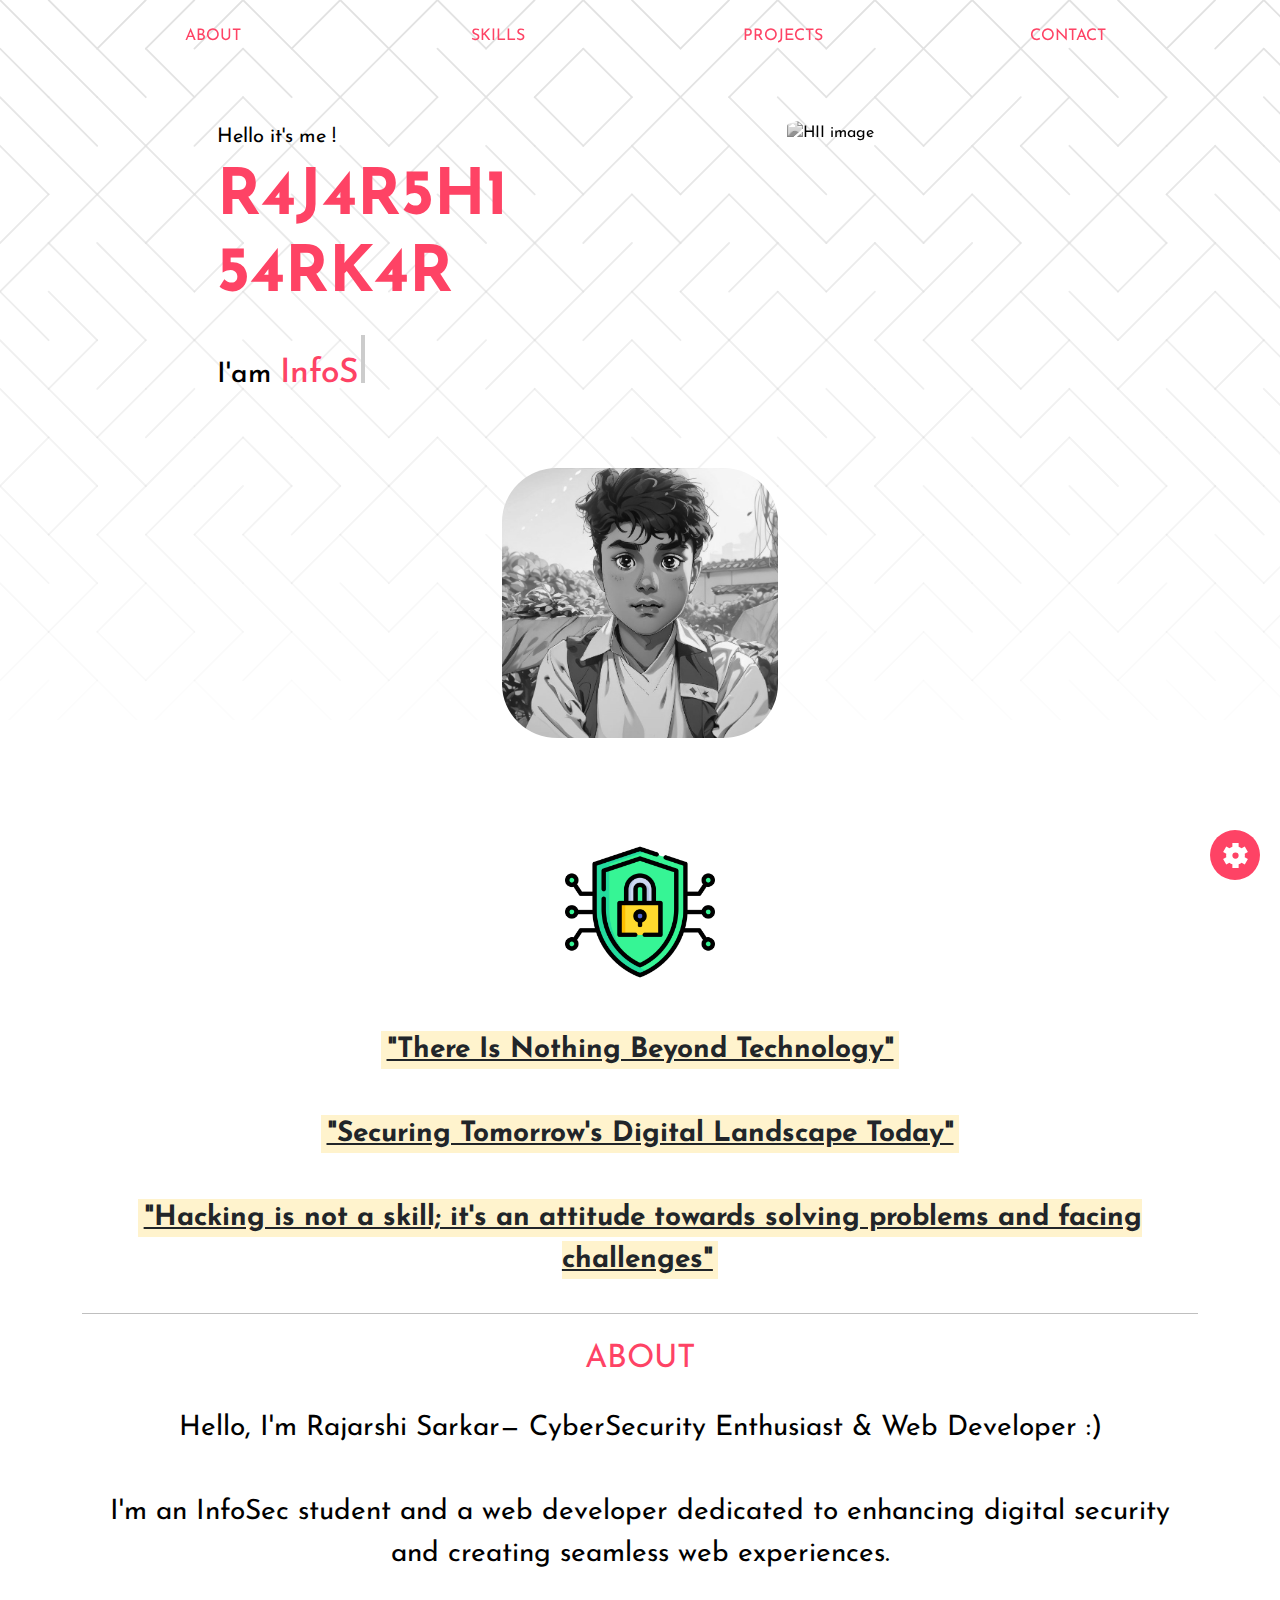
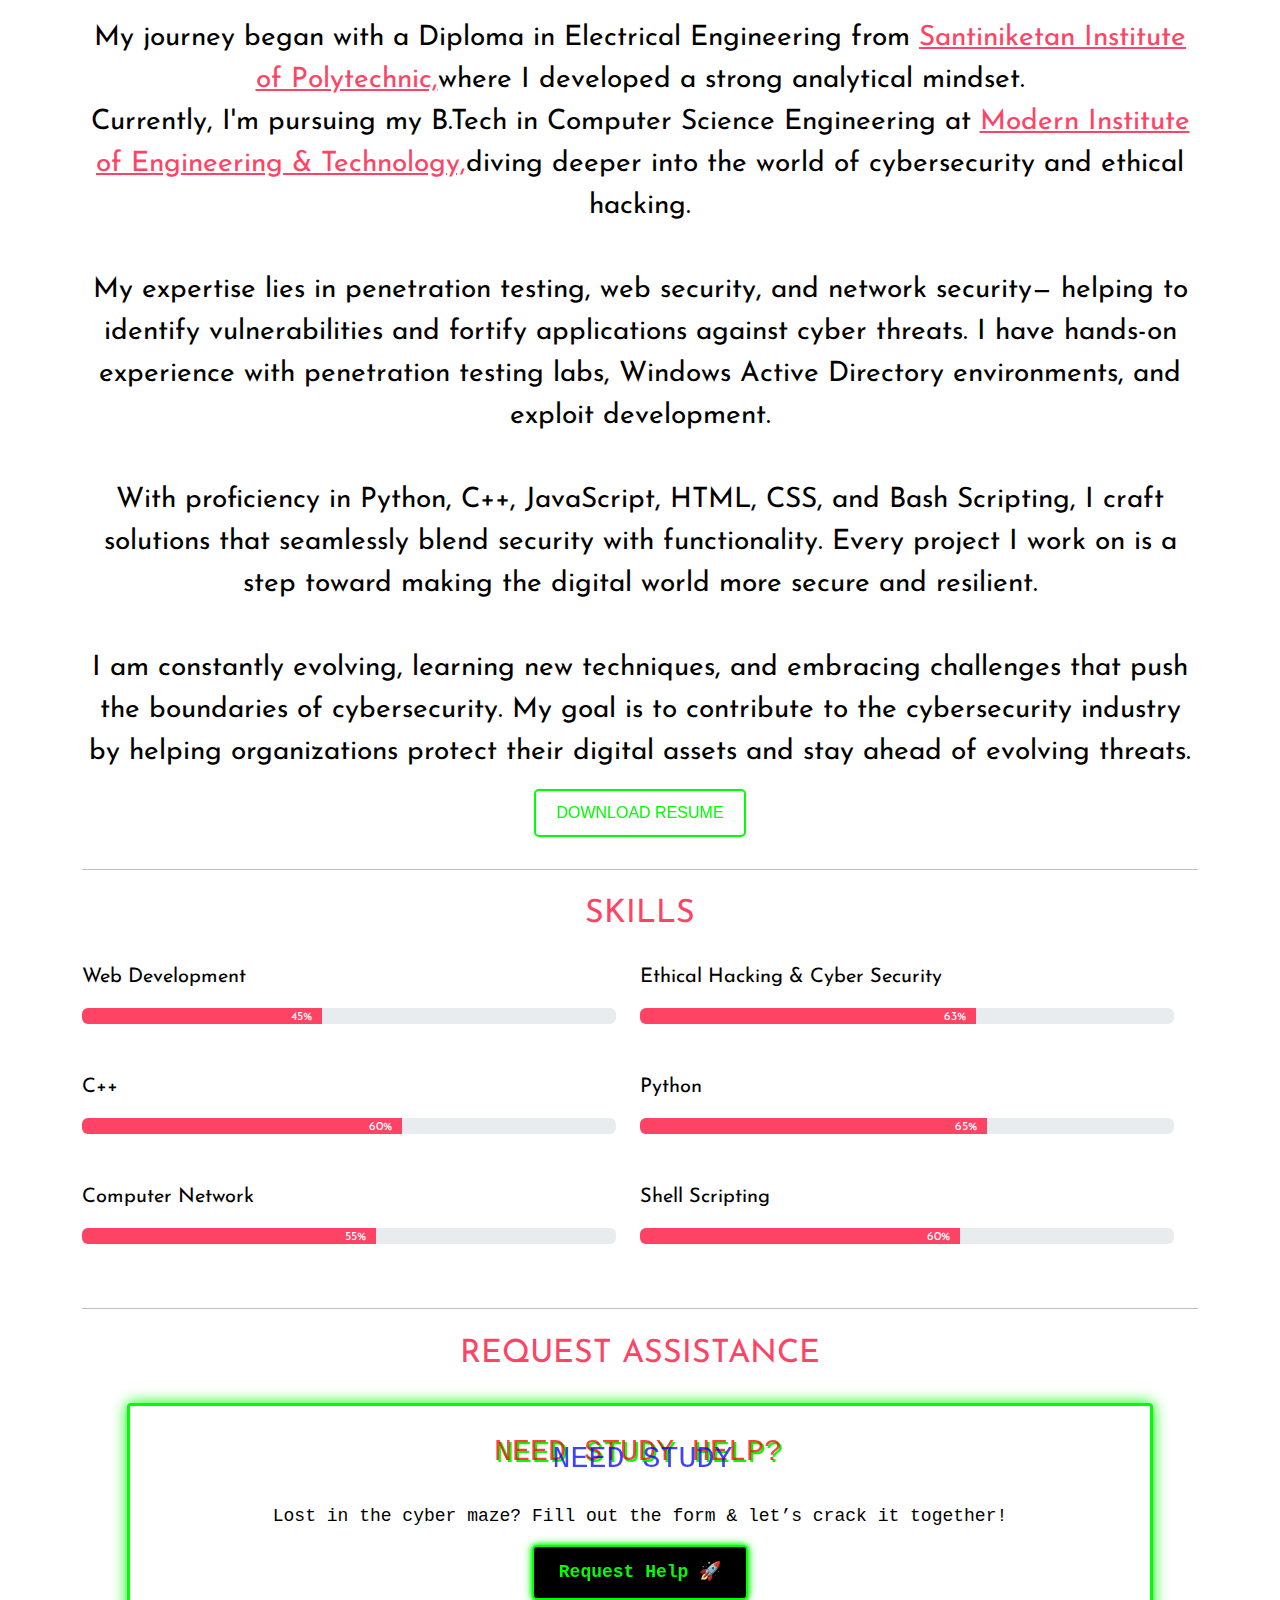
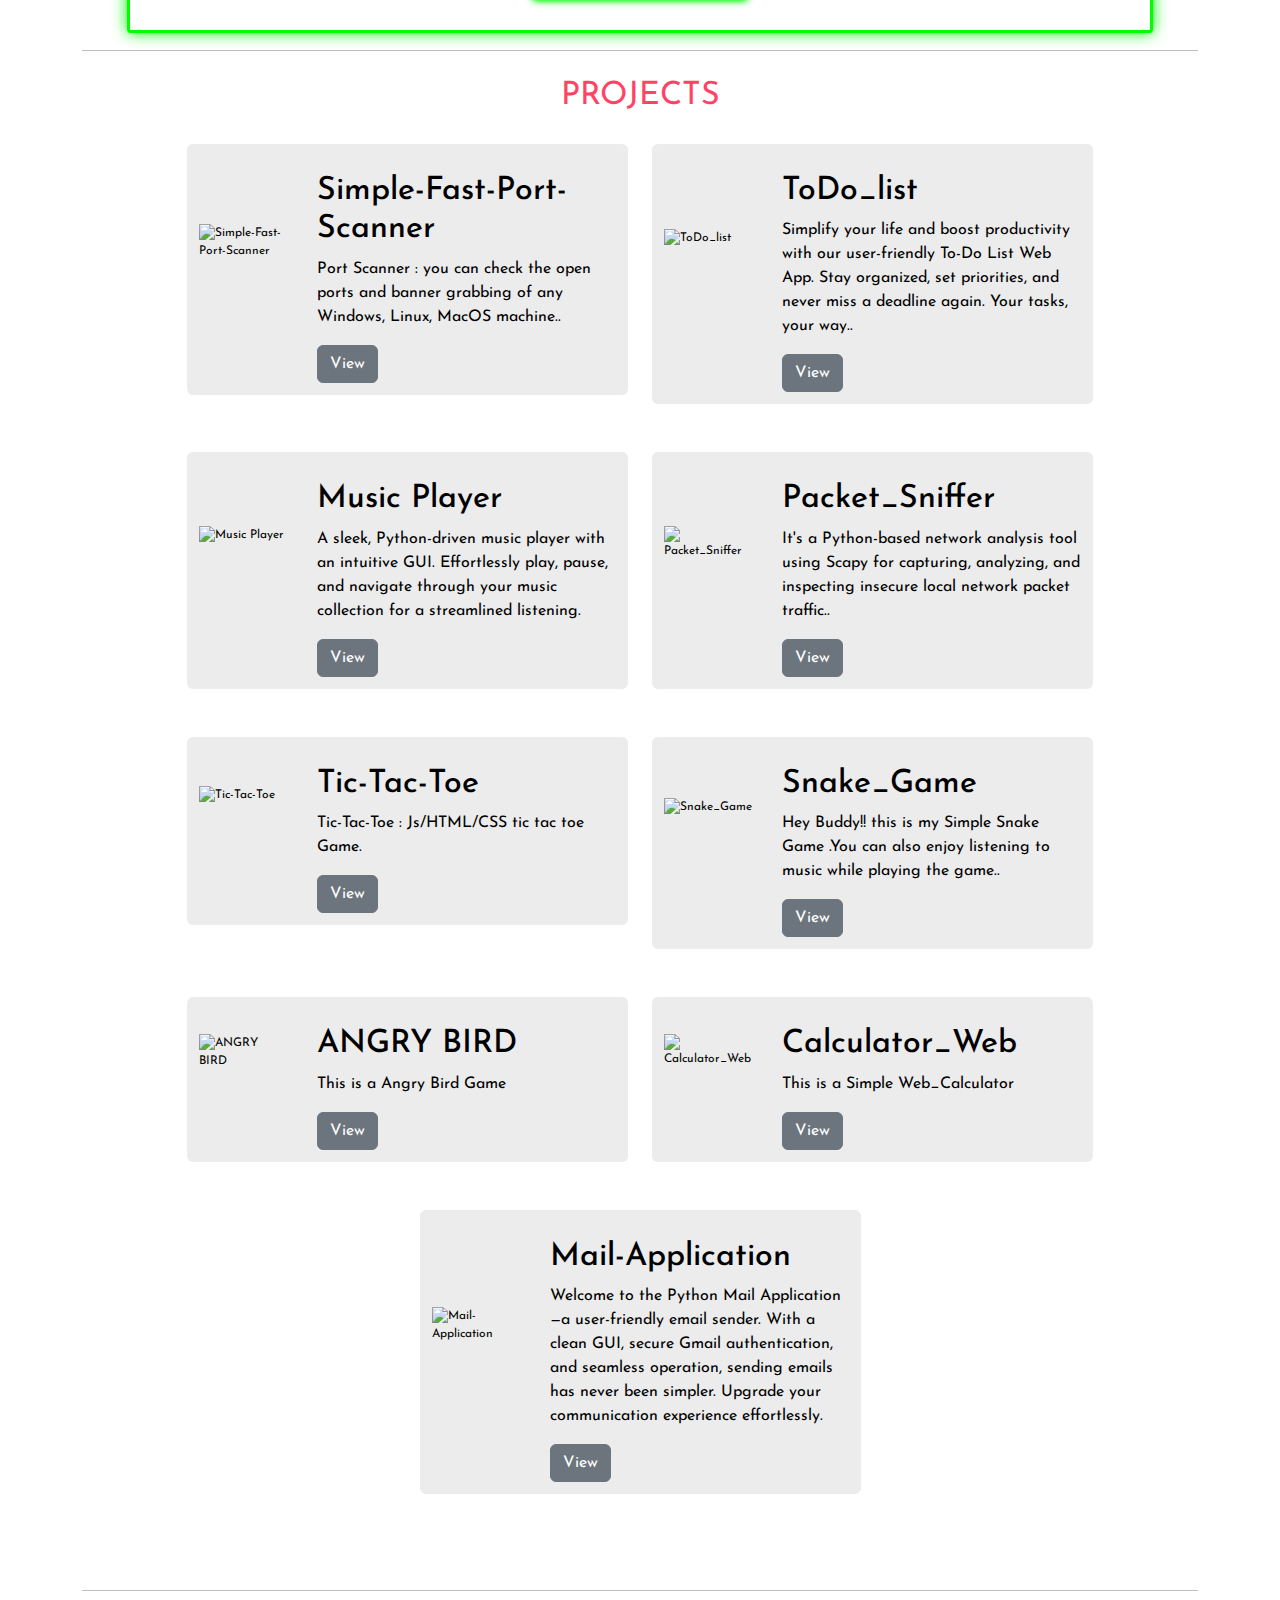
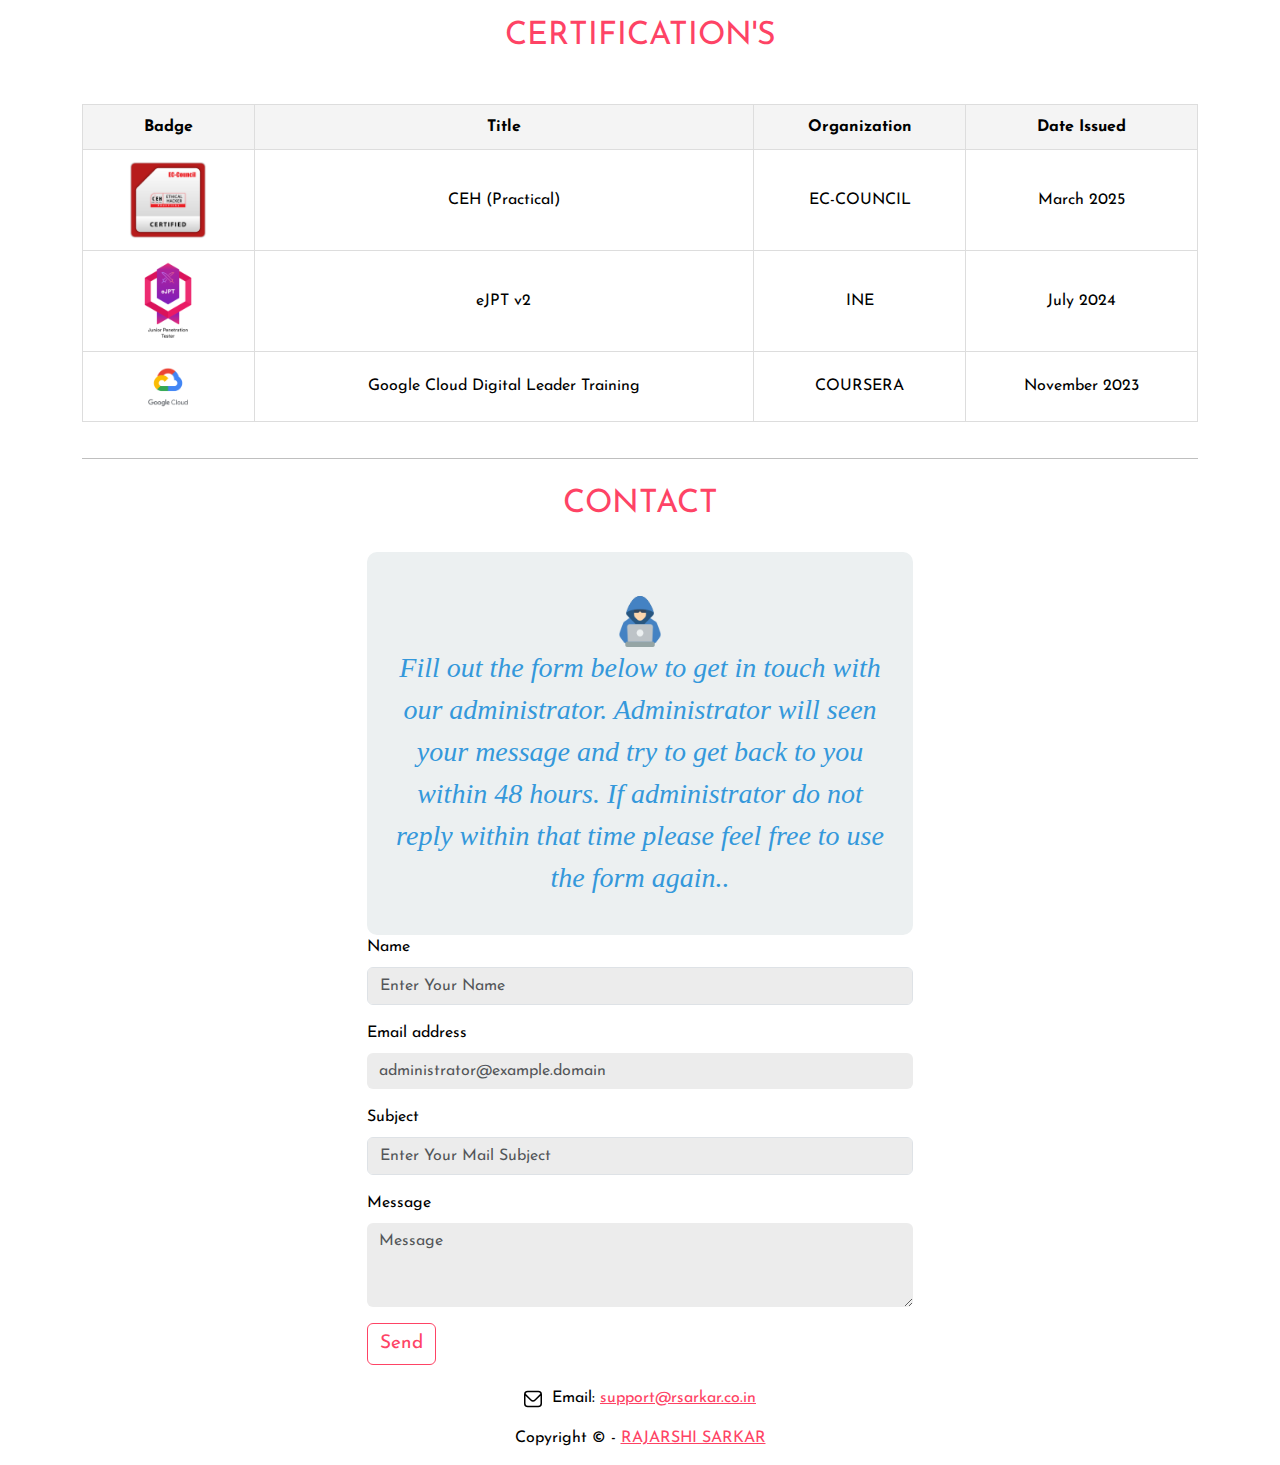
==== index.html @ 6fea2311 "Update index.html" ====
<!DOCTYPE html>
<html lang="en">
  <head>
    <meta charset="UTF-8" />
    <meta http-equiv="X-UA-Compatible" content="IE=edge" />
    <meta name="viewport" content="width=device-width, initial-scale=1.0" />
    <title>Administrator91</title>
    <meta name="administrator91" content="Administrator91" />
    <meta
      name="description"
      content="My Name is RAJARSHI SARKAR i am InfoSec Student and Web developer. 
      I like to Penetrate Machines and Web Applicationsto find vulnerabilities."
    />
    
    <!-- Bootstrap links -->
    <link
      href="https://cdn.jsdelivr.net/npm/bootstrap@5.2.1/dist/css/bootstrap.min.css"
      rel="stylesheet"
      integrity=""
      crossorigin="anonymous"
    />

    <link rel="stylesheet" href="https://fonts.googleapis.com/css2?family=Josefin+Sans&display=swap" />
    <link rel="stylesheet" href="./style/style.css" />
    <link rel="icon" type="image/png" href="https://avatars.githubusercontent.com/u/143781304?v=4"/>
     <script>
        function handleSignup(event) {
            event.preventDefault(); // Prevent the form from submitting the default way
            // Here you could add any validation for the form fields if needed
            
            // Redirect to working.html after successful signup
            window.location.href = 'working.html';
        }
    </script>
  </head>
  <body>
    <div class="top-progress-container">
      <div class="top-progress-bar" id="top-bar"></div>
    </div>
    <header>
      <!-- navbar start -->
      <div class="container mb-5">
        <div class="row justify-content-center mt-4">
          <div class="col-3 text-center">
            <span class="maincolor fs-6 hover"
              ><a href="#about" title="About" class="a-tag">ABOUT</a></span
            >
          </div>
          <div class="col-3 text-center">
            <span class="maincolor fs-6 hover"
              ><a href="#skills" title="Skills" class="a-tag">SKILLS</a></span
            >
          </div>
          <div class="col-3 text-center">
            <span class="maincolor fs-6 hover"
              ><a href="#Projects" title="Projects" class="a-tag">PROJECTS</a></span
            >
          </div>
          <div class="col-3 text-center">
            <span class="maincolor fs-6 hover"
              ><a href="#contact" title="Contact" class="a-tag">CONTACT</a></span
            >
          </div>
        </div>
      </div>
      <!-- navbar close -->

      <!-- for image/name/effect start -->
      <div class="container">
        <div class="row align-items-center justify-content-center">
          <div class="col-md-6 col-lg-6 col-sm-10">
            <span class="fs-5">Hello it's me !</span>
            <h1 class="fw-bold mt-2 maincolor big-title">
              R4J4R5H1 <br />
              54RK4R
            </h1>

            <h3 class="txt-color mt-5 mb-4">
              <div class="co-type">
                <p class="txt-color">
                  I'am
                  <span class="typed-text maincolor"></span
                  ><span class="cursor">&nbsp;</span>
                </p>
              </div>
            </h3>
          </div>

          <div class="col-lg-4 col-sm-10 col-md-4 mb-4 mt-4 img-co">
            <img
            src="res/giphy.gif"
              class="img-fluid logo"
              alt="HII image"
            />
          </div>
          <div class="col-lg-4 col-sm-10 col-md-4 mb-4 mt-4 img-co">
            <img
            src="res/image.jpeg"
              class="img-fluid logo"
              alt="ADMINISTRATOR91 OWNER IMAGE"
            />
          </div>
        </div>
      </div>
      <!-- for image/name/effect end -->
    </header>
    <main class="mt-5">
      <div class="container">
        <!-- meta discreption start -->
        <div class="row justify-content-center">
          <div class="col-11">
            <p class="fs-3 mt-4 text-center txt-color" class="txt-color">
              <img src="./res/cs.png" alt="logo" width="150" height="150"><br><br>
              <mark><b><u>"There Is Nothing Beyond Technology"</u></b></mark><br><br>
              <mark><b><u>"Securing Tomorrow's Digital Landscape Today"</u></b></mark><br><br>
              <mark><b><u>"Hacking is not a skill; it's an attitude towards solving problems and facing challenges"</u></b></mark>
            </p>
          </div>
        </div>
        <!-- meta discription end -->

        <hr />

        <!-- About section start -->
        <div class="row mt-5">
          <span class="maincolor text-center" id="about">ABOUT</span>
          <p class="fs-3 mt-4 text-center txt-color">
            Hello, I'm Rajarshi Sarkar— CyberSecurity Enthusiast & Web Developer :) 
          </br></br>
I'm an InfoSec student and a web developer dedicated to enhancing digital security and creating seamless web experiences.<br><br> My journey began with a Diploma in Electrical Engineering from
            <a
              rel="noopener"
              href="https://santiniketanpolytechnic.org/"
              target="_blank"
              class="maincolor"
              >Santiniketan Institute of Polytechnic,</a
            >where I developed a strong analytical mindset.<br>
            Currently, I'm pursuing my B.Tech in Computer Science Engineering at
            <a
              rel="noopener"
              href="https://mietcollege.org/"
              target="_blank"
              class="maincolor"
              >Modern Institute of Engineering & Technology,</a
            >diving deeper into the world of cybersecurity and ethical hacking.<br><br>
            My expertise lies in penetration testing, web security, and network security— helping to identify vulnerabilities and fortify applications against cyber threats. I have hands-on experience with penetration testing labs, Windows Active Directory environments, and exploit development.<br><br> 

With proficiency in Python, C++, JavaScript, HTML, CSS, and Bash Scripting, I craft solutions that seamlessly blend security with functionality. Every project I work on is a step toward making the digital world more secure and resilient.<br><br> 

I am constantly evolving, learning new techniques, and embracing challenges that push the boundaries of cybersecurity. My goal is to contribute to the cybersecurity industry by helping organizations protect their digital assets and stay ahead of evolving threats.
            <div class="cv">
        <button id="downloadButton" class="glitch-btn" onclick="downloadResume()">Download Resume<span>Now</span></button>
    </div>
      
          <script src="script/sc.js" defer></script>
          </p>
        </div>
        <!-- about section end -->
        <hr />

        <!-- Skills -->
        <div class="row mt-5">
          <span class="maincolor text-center mb-4" id="skills">SKILLS</span>
          <div class="row justify-content-center" id="progress-data"></div>
        </div>
        <!-- skills close -->
        <hr />




        <!--  LMS PORTAL HERE  -->
<div class="row mt-5">
  <span class="maincolor text-center mb-4" id="REQUEST ASSISTANCE">REQUEST ASSISTANCE</span>
        <div class="hacker-help">
          <h2 class="glitch" data-text="Need Study Help?">Need Study Help?</h2>
          <p>Lost in the cyber maze? Fill out the form & let’s crack it together!</p>
          <a href="https://docs.google.com/forms/d/e/1FAIpQLSeEqA8gbpJQBsXqQAJ4bxL6eMe_SpXS1-7S0NneufdLMzujtw/viewform?usp=dialog" class="hacker-btn" target="_blank">Request Help 🚀</a>
      </div>
</div>
<hr />
<!-- LMS close -->


        <!-- Projects start-->
        <div class="row mt-5 mb-5 justify-content-center">
          <span class="maincolor text-center mb-4" id="Projects">PROJECTS</span>
          <div class="row justify-content-center" id="project-container"></div>
        </div>
        <!-- Projects end-->
        <hr />


        <!-- CERTIFY -->
      <div class="row mt-5">
          <span class="maincolor text-center mb-4" id="certifications">CERTIFICATION'S</span>
        <div class="badge-table">
          <table>
            <thead>
              <tr>
                <th>Badge</th>
                <th>Title</th>
                <th>Organization</th>
                <th>Date Issued</th>
              </tr>
            </thead>
            <tbody>
              <tr>
                <td>
                  <a href="https://aspen.eccouncil.org/verify" target="_blank">
                    <img src="res/ceh.png" alt="eJPT v2 Badge" class="badge-image">
                  </a>
                </td>
                <td>CEH (Practical)</td>
                <td>EC-COUNCIL</td>
                <td>March 2025</td>
              </tr>
              <tr>
                <td>
                  <a href="https://my.ine.com/certifications" target="_blank">
                    <img src="res/cert1.png" alt="eJPT v2 Badge" class="badge-image">
                  </a>
                </td>
                <td>eJPT v2</td>
                <td>INE</td>
                <td>July 2024</td>
              </tr>
              <tr>
                <td>
                  <a href="https://coursera.org/verify/professional-cert/3LMDF3FZB4RT?trk=public_profile_see-credential" target="_blank">
                    <img src="res/gcloud.png" alt="Google Cloud Digital Leader Training Badge" class="badge-image">
                  </a>
                </td>
                <td>Google Cloud Digital Leader Training</td>
                <td>COURSERA</td>
                <td>November 2023</td>
              </tr>
              <!-- Add more rows as needed -->
            </tbody>
          </table>
        </div>
      </div>

    <hr />
      <!--  CERTIFY END  -->


        <!-- contact start -->
        <div class="row mt-5 justify-content-center">
          <span class="maincolor text-center mb-4" id="contact">CONTACT</span>
          <div class="col-md-10 col-lg-6">
            <div style="background-color:#ecf0f1;color:white;padding:20px;border-radius: 10px;">
               <p style="color:#3498db;font-family:Georgia, 'Times New Roman', Times, serif" class="fs-3 mt-4 text-center " class="txt-color">
               <i><img src="./res/hacker.png"alt="Paris" class="center"> Fill out the form below to get in touch with our administrator. Administrator will seen your message and try to get back to you within 48 hours.
                If administrator do not reply within that time please feel free to use the form again..</i>
               </p>
            </div>
            <!-- form -->
            <form action="https://api.web3forms.com/submit" method="POST" id="formid">
  
  <!-- WFA -->
  <input type="hidden" name="access_key" value="6cc10784-1828-44d3-9269-9ff0486e6614" />

  <!-- Custom Subject for Email -->
  <input type="hidden" name="subject" value="Hey Administrator, a new contact form has been submitted on your website. Please check it!" />

  <div class="mb-3">
    <label for="Name" class="form-label">Name</label>
    <input
      type="text"
      class="form-control input-bg"
      id="name"
      name="name"
      placeholder="Enter Your Name"
      required
    />
  </div>

  <div class="mb-3">
    <label for="Email" class="form-label">Email address</label>
    <input
      type="email"
      class="form-control input-bg"
      id="Email"
      name="email"
      placeholder="administrator@example.domain"
      required
    />
  </div>

  <div class="mb-3">
    <label for="UserSubject" class="form-label">Subject</label>
    <input
      type="text"
      class="form-control input-bg"
      id="usersubject"
      name="User_Subject"
      placeholder="Enter Your Mail Subject"
      required
    />
  </div>

  <div class="mb-3">
    <label for="Message" class="form-label">Message</label>
    <textarea
      class="form-control input-bg"
      id="Message"
      name="message"
      rows="3"
      placeholder="Message"
      required
    ></textarea>
  </div>

  <button id="submit" type="submit" class="btn">Send</button>

  <!-- Success Message -->
  <p id="successMessage" style="display: none; color: green; font-weight: bold; margin-top: 10px;">
    ✅ Your message has been sent successfully!
  </p>

</form>

<script>
  document.getElementById("formid").addEventListener("submit", async function(event) {
    event.preventDefault(); // Stop default form submission

    let form = event.target;
    let formData = new FormData(form);

    let response = await fetch(form.action, {
      method: "POST",
      body: formData
    });

    if (response.ok) {
      document.getElementById("successMessage").style.display = "block"; // Show success message
      form.reset(); // Reset form fields
    } else {
      alert("❌ Failed to send message. Please try again!");
    }
  });
</script>

          <div class="row mt-5 justify-content-center"> <!--  <div class="col-md-10 col-lg-6 justify-content-center mt-5">  -->
            <!--###################### social links ######################-->
            <div class="row">
              <p class="text-center">
                <img title="email icon" src="./res/email.svg"/>
                &nbsp;Email:
                <a
                  href=""
                  title="email"
                  class="maincolor">
                  support@rsarkar.co.in
                </a>
              </p>
            </div>
            <!--
            <div class="row" id="social-links">
              <ul>
               <li>
                  <a rel="administrator91" href="" target="_blank" title="GitHub">
                    <img title="GitHub" src="./res/github.svg" class="svg-icon">
                    </a>
                </li>
                <li>
                  <a rel="administrator91" href="https://api.whatsapp.com/send?phone=##########" target="_blank" title="Whatsapp">
                    <img title="Whatsapp" src="./res/whatsapp.svg" class="svg-icon">
                    </a>
                </li>
              </ul>
            </div> -->
            <p class="text-center">
              Copyright © -
              <a
                rel="administrator91"
                href=""
                target="_blank"
                class="maincolor"
                title="Home-Page"
                >RAJARSHI SARKAR</a
              >
            </p>
          </div>
        </div>
      </div>
    </main>

    <footer>
      <!-- bottom card -->
      <div class="crd" id="toggle-card">
        <p class="text-center maincolor">Select Color</p>
        <div class="row justify-content-center mt-3 mb-4">
          <div
            class="col-5 text-center me-4"
            id="color-1"
            onclick="setcolor('#0096FF',0)"
          >
          <img title="check icon" class="tic" src="./res/check-circle.svg"/>

          </div>
          <div
            class="col-5 text-center"
            id="color-2"
            onclick="setcolor('#fe4365',1)"
          >
            <img title="check icon" class="tic" src="./res/check-circle.svg"/>
          </div>
        </div>
        <div class="row justify-content-center mt-4 mb-4">
          <div
            class="col-5 text-center me-4"
            id="color-3"
            onclick="setcolor('#e39801',2)"
          >
            <img title="check icon" class="tic" src="./res/check-circle.svg"/>
          </div>
          <div
            class="col-5 text-center"
            id="color-4"
            onclick="setcolor('#37af49',3)"
          >
            <img title="check icon" class="tic" src="./res/check-circle.svg"/>
          </div>
        </div>
      </div>

      <!-- button for card show hide -->
      <div class="bbt" onclick="toggle_card()">
        <img title="settings icon" src="./res/settings.svg"/>
      </div>
    </footer>

    <script src="./script/logic.js"></script>
    <script src="./script/skills/progress.js"></script>
    <script src="./script/typeing.js"></script>
    <!--############### one code delete here ###############-->
    <script src="./script/project/project.js"></script>
    <!-- For seo dont think about -->
    <script type="application/ld+json">
      {
        "@context": "",
        "@type": "Person",
        "name": "RAJARSHI SARKAR",
        "url": "https://github.com/administrator91",
        "image": "https://avatars.githubusercontent.com/u/143781304?v=4",
        "jobTitle": "Founder",
        "worksFor": {
          "@type": "Organization",
          "name": "Administrator91"
        }
      }
    </script>
  </body>
</html>
---- style/style.css ----
:root {
  /*
  dark mode colours
   --bg: #121212; 
  --bg-sec:#222222;
  --txt-color: #efeaea; */
  
  --bg: #fff;
  --bg-sec:#ececec;
  --txt-color: rgb(0, 0, 0);

  --white: #efeaea;
  --maincolor: #fe4365;

}

::-moz-selection {
  /* Code for Firefox */
  color: var(--maincolor);
  background-color: var(--white);
}

::selection {
  color: var(--maincolor);
  background-color: var(--white);
}

body {
  background-color: var(--bg);
  font-family: "Josefin Sans", Arial;
  color: var(--txt-color);
  overflow: scroll;
  background-image: url('../res/bg.svg');
  background-repeat: no-repeat;
}

#submit{
  border: 1px solid var(--maincolor);
  color: var(--maincolor);
  font-size: 19px;
}
#submit:hover{
  background-color: var(--maincolor);
  color: white;
}
.txt-color{
  color: var(--txt-color);
}

.maincolor {
  /* Theme color */
  color: var(--maincolor);
  transition: 1.5s;
}

.input-bg{
  background-color: var(--bg-sec);
  color: var(--txt-color);
}
input:focus,textarea:focus{
  background-color: var(--bg-sec) !important;
  color: var(--txt-color) !important;
}
header {
  margin: 0;
  min-height: 100%;
}

.white {
  /* Font color */
  color: white;
}

.p1 {
  /* process Bar */
  background-color: var(--maincolor);
  color: white;
  text-align: right;
  padding-right: 10px;
  transition: 1.5s;
}

/* for menu select */
.hover {
  display: inline-block;
  position: relative;
  color: var(--maincolor);
  transition: 1.5s;
  cursor: pointer;
}
.hover:after {
  text-decoration: underline;
  content: "";
  position: absolute;
  width: 100%;
  transform: scaleX(0);
  height: 2px;
  bottom: 0;
  left: 0;
  background-color: var(--maincolor);
  transform-origin: bottom right;
  transition: transform 0.25s ease-out;
}

.hover:hover:after {
  transform: scaleX(1);
  transform-origin: bottom left;
}

span a {
  text-decoration: none;
  all: unset;
}
span a:hover {
  all: unset;
}
span {
  /* font-size: 32px; */
  font-size: 2em;
}
/* Menu close */

.logo {
  width: 100%;
  height: 90%;
  border-radius: 20%;
  object-fit: cover;
  object-position: 25% 25%;

	-webkit-filter: grayscale(100%);
	filter: grayscale(100%);
	-webkit-transition: .3s ease-in-out;
	transition: .3s ease-in-out;
}
.logo:hover{
	-webkit-filter: grayscale(0);
	filter: grayscale(0);
}

/* style for social midia icons */
.svg-icon{
margin: 4px;
}
.svg-icon:hover {
  opacity: 0.5;
}
a:hover{
  opacity: 0.5;
  color: var(--maincolor);
}
ul {
  list-style-type: none;
}
ul li {
  float: left;
}
ul li a {
  all: unset;
}
ul li a i {
  font-size: 1.3rem;
  margin-right: 15px;
  cursor: pointer;
}
ul li a i:hover {
  color: var(--maincolor);
  opacity: 0.5;
}

/* style for color picker card */
.crd {
  position: fixed;
  right: 40px;
  bottom: 40px;
  background-color: var(--bg-sec);
  padding: 8px;
  width: 170px;
  /* height: fit-content; */
  color: white;
  /* box-shadow: rgba(0, 0, 0, 0.35) 0px 5px 15px; */
  border: 1px solid var(--maincolor);
  border-radius: 5px;
}

/* style for gear button */
.bbt {
  position: fixed;
  right: 20px;
  bottom: 20px;
  border-radius: 50%;
  background-color: var(--maincolor);
  transition: 1.5s;
  /* border: 1px solid var(--maincolor); */
  width: 50px;
  height: 50px;
  color: white;
  cursor: pointer;
  display: grid;
  place-items: center;
  -webkit-animation: spin 2s linear infinite; /* roted btn */
  animation: spin 2s linear infinite; /* animate btn */
  /* box-shadow: rgba(0, 0, 0, 0.24) 0px 5px 15px; */
}

#color-1 {
  display: flex;
  justify-content: center;
  align-items: center;
  border-radius: 50%;
  background-color: #0096FF ;
  height: 30px;
  width: 30px;
  border: 1px solid #151414;
  cursor: pointer;
}
#color-2 {
  display: flex;
  justify-content: center;
  align-items: center;
  border-radius: 50%;
  background-color: #fe4365;
  height: 30px;
  width: 30px;
  border: 1px solid #151414;
  cursor: pointer;
}
#color-3 {
  display: flex;
  justify-content: center;
  align-items: center;
  border-radius: 50%;
  background-color: #e39801;
  height: 30px;
  width: 30px;
  border: 1px solid #151414;
  cursor: pointer;
}
#color-4 {
  display: flex;
  justify-content: center;
  align-items: center;
  border-radius: 50%;
  background-color: #37af49;
  height: 30px;
  width: 30px;
  border: 1px solid #151414;
  cursor: pointer;
}

/* Animating the gear button rored */
@-webkit-keyframes spin {
  0% {
    -webkit-transform: rotate(0deg);
  }
  100% {
    -webkit-transform: rotate(360deg);
  }
}

@keyframes spin {
  0% {
    transform: rotate(0deg);
  }
  100% {
    transform: rotate(360deg);
  }
}
/* animation close */
/* card project */
.project {
  padding: 8px;
  height: auto;
  width: 100%;
  background-color: var(--bg-sec);
}
.project:hover {
  transition: 1.5s;
  border: 1px solid var(--maincolor);
}
/*Typing ......... */

.cursor {
  display: inline-block;
  background-color: #ccc;
  margin-left: 0.1rem;
  width: 4px;
  height: 3rem;
  animation: blink 0.8s infinite;
}
.co-type p span .cursor .typing {
  animation: none;
}
@keyframes blink {
  0% {
    background-color: #ccc;
  }
  49% {
    background-color: #ccc;
  }
  50% {
    background-color: transparent;
  }
  99% {
    background-color: transparent;
  }
  100% {
    background-color: #ccc;
  }
}

.top-progress-container {
  width: 100%;
  height: 4px;
  position: fixed;
  top: 0;
}

.top-progress-bar {
  height: 4px;
  background: var(--maincolor);
  width: 0%;
}

@media only screen and (max-width: 400px) {
  .a-tag{
    font-size: 0.8rem;
    margin-right: 5px;
    cursor: pointer;
  }
}

/* custom css */
.big-title{
  font-size: 4rem;
}
.typed-text{
  font-size: 1.2em;
}
.img-co{
  height: 300px; width: 300px;
}

#Email{
  border: 0; 
  box-shadow: none
}
#Message{
  border: 0; 
  box-shadow: none;
}
#checker{
  font-size: 1rem;
}

#toggle-card{
  transition: height .10s ease;
  overflow: hidden;
}
#toggle-card:not(.active) {
  display: none;
}
.center {
  display: block;
  margin-left: auto;
  margin-right: auto;
  width: 10%;
}



/*  CV HERE 👇👇 */

    <style>
        @import url('https://fonts.googleapis.com/css2?family=Orbitron:wght@600&display=swap');

        body {
            display: flex;
            justify-content: center;
            align-items: center;
            height: 100vh;
            background: black;
        }

        .cv {
            text-align: center;
        }

        .glitch-btn {
            position: relative;
            padding: 10px 20px; /* Mobile-friendly size */
            font-size: 16px;
            font-family: 'Orbitron', sans-serif;
            color: #00ff00;
            background: transparent;
            border: 2px solid #00ff00;
            text-transform: uppercase;
            cursor: pointer;
            overflow: hidden;
            transition: 0.4s;
            border-radius: 5px;
        }

        .glitch-btn:hover {
            background: #00ff00;
            color: black;
            box-shadow: 0 0 5px #00ff00, 0 0 10px #00ff00;
        }

        /* Glitch Effect */
        .glitch-btn span {
            position: absolute;
            top: 0;
            left: 0;
            width: 100%;
            height: 100%;
            background: transparent;
            color: #ff0000;
            opacity: 0;
            animation: glitch 0.3s infinite alternate;
        }

        .glitch-btn:hover span {
            opacity: 1;
        }

        @keyframes glitch {
            0% {
                transform: translate(1px, -1px);
            }
            100% {
                transform: translate(-1px, 1px);
            }
        }

        /* Responsive for Mobile */
        @media (max-width: 768px) {
            .glitch-btn {
                padding: 8px 15px;
                font-size: 14px;
            }
        }
/* CV END */








/* LMS START HERE  👇👇 */

/* Container for the login portal */
@import url('https://fonts.googleapis.com/css2?family=VT323&display=swap');

.hacker-help {
  background: white;
  color: black;
  text-align: center;
  padding: 30px;
  margin: 1px auto;  /* ✅ Auto margin se proper center */
  border: 3px solid #0f0;
  box-shadow: 0 0 15px #0f0;
  border-radius: 4px;
  font-family: 'VT323', monospace;
  width: 85%;  /* ✅ Default width for most screens */
  max-width: 900px;  /* ✅ Laptop ke liye width adjust */
}

/* 📱 Mobile Optimization */
@media (max-width: 768px) {
  .hacker-help {
      width: 90%;  /* ✅ Mobile screens pe full width le */
      padding: 20px;
      font-size: 16px;
      box-shadow: 0 0 10px #0f0;
  }
}

/* 🖥️ Large Screens (Laptop / Desktop) */
@media (min-width: 1200px) {
  .hacker-help {
      width: 90%;  /* ✅ Laptop screens par aur chhoti width */
      max-width: 1230px;  /* ✅ Ensuring no extra-wide issue */
  }
}

.hacker-help h2 {
    font-size: 30px;
    position: relative;
    display: inline-block;
    text-transform: uppercase;
    overflow: hidden;
}

.glitch {
    position: relative;
    display: inline-block;
    color: #0f0;
}

.glitch::before,
.glitch::after {
    content: attr(data-text);
    position: absolute;
    left: 0;
    opacity: 0.75;
}

.glitch::before {
    top: -2px;
    left: -2px;
    color: #f00;
    animation: glitch 0.3s infinite linear alternate-reverse;
}

.glitch::after {
    top: 5px;
    left: 5px;
    color: #00f;
    animation: glitch 0.3s infinite linear alternate;
}

@keyframes glitch {
    0% { transform: translate(0); }
    20% { transform: translate(-2px, 2px); }
    40% { transform: translate(-2px, -2px); }
    60% { transform: translate(2px, 2px); }
    80% { transform: translate(2px, -2px); }
    100% { transform: translate(0); }
}

.hacker-help p {
    font-size: 18px;
    margin: 15px 0;
    color: black;
}

.hacker-btn {
    background: black;
    color: #0f0;
    font-size: 18px;
    padding: 12px 25px;
    text-decoration: none;
    font-weight: bold;
    display: inline-block;
    border-radius: 5px;
    border: 2px solid #0f0;
    position: relative;
    transition: 0.3s;
    box-shadow: 0 0 5px #0f0, 0 0 10px #0f0;
}

.hacker-btn:hover {
    background: #0f0;
    color: black;
    border: 2px solid black;
    box-shadow: 0 0 15px #0f0, 0 0 30px #0f0;
}

/* 👆👆 LMS END */







/* CERT HERE 👇👇 */
.badge-table {
  width: 100%;
  margin: 20px 0;
  text-align: center;
}

table {
  width: 100%;
  border-collapse: collapse;
  margin: auto;
}

th, td {
  padding: 10px; /* Reduced padding for smaller screens */
  border: 1px solid #ddd;
  text-align: center;
}

th {
  background-color: #f4f4f4;
  font-weight: bold;
}

.badge-image {
  width: 80px; /* Slightly smaller badge size */
  height: auto;
  transition: transform 0.3s ease;
}

.badge-image:hover {
  transform: scale(1.1); /* Zoom effect on hover */
}

tbody tr:hover {
  background-color: #f9f9f9; /* Highlight row on hover */
}

/* Responsive adjustments */
@media only screen and (max-width: 768px) {
  table {
    width: 100%; /* Ensure table width remains 100% */
  }

  th, td {
    font-size: 12px; /* Reduce font size on smaller screens */
    padding: 8px; /* Reduce padding for smaller screens */
  }

  .badge-image {
    width: 60px; /* Smaller badge size for small screens */
  }
}

@media only screen and (max-width: 480px) {
  th, td {
    font-size: 10px; /* Further reduce font size for very small screens */
    padding: 6px; /* Further reduce padding */
  }

  .badge-image {
    width: 50px; /* Smallest badge size for very small screens */
  }
}
/* CERT END ABOVE */





/* H1 NAME styles */
@keyframes glitch {
  0% { transform: translate(0, 0); }
  20% { transform: translate(-2px, 2px); }
  40% { transform: translate(2px, -2px); }
  60% { transform: translate(-2px, -2px); }
  80% { transform: translate(2px, 2px); }
  100% { transform: translate(0, 0); }
}

@keyframes colorFlicker {
  0%, 100% { text-shadow: 0 0 5px #0ff, 0 0 10px #0ff, 0 0 20px #0ff; }
  50% { text-shadow: 0 0 5px #ff00ff, 0 0 10px #ff00ff, 0 0 20px #ff00ff; }
}

/* Apply animation to existing class */
.maincolor.big-title {
  animation: glitch 1s infinite alternate, colorFlicker 1.5s infinite alternate;
}

/* Hover Effect */
.maincolor.big-title:hover {
  animation: glitch 0.2s infinite alternate, colorFlicker 0.3s infinite alternate;
  filter: blur(1px);
}
/* H1 NAME styles END */




/* CONTACT SEND button styles */
@keyframes glitch {
  0% { text-shadow: 2px 2px #ff0000; }
  25% { text-shadow: -2px -2px #00ff00; }
  50% { text-shadow: 2px -2px #0000ff; }
  75% { text-shadow: -2px 2px #ff00ff; }
  100% { text-shadow: 2px 2px #ff0000; }
}

@keyframes hoverEffect {
  0% { box-shadow: 0 0 5px #00ff00; }
  50% { box-shadow: 0 0 15px #00ff00, 0 0 30px #0ff; }
  100% { box-shadow: 0 0 5px #00ff00; }
}

/* Apply glitch effect when idle */
#submit {
  animation: glitch 1s infinite alternate;
  transition: 0.3s;
}

/* On hover, add hacker glow effect */
#submit:hover {
  animation: hoverEffect 0.8s infinite alternate;
  transform: scale(1.05);
}
/* CONTACT SEND button styles END */




/* SECTION HEADER ABOVE SPACE */
.mt-5 {
  margin-top : 1.3rem!important ;
}
/* SECTION HEADER ABOVE SPACE */
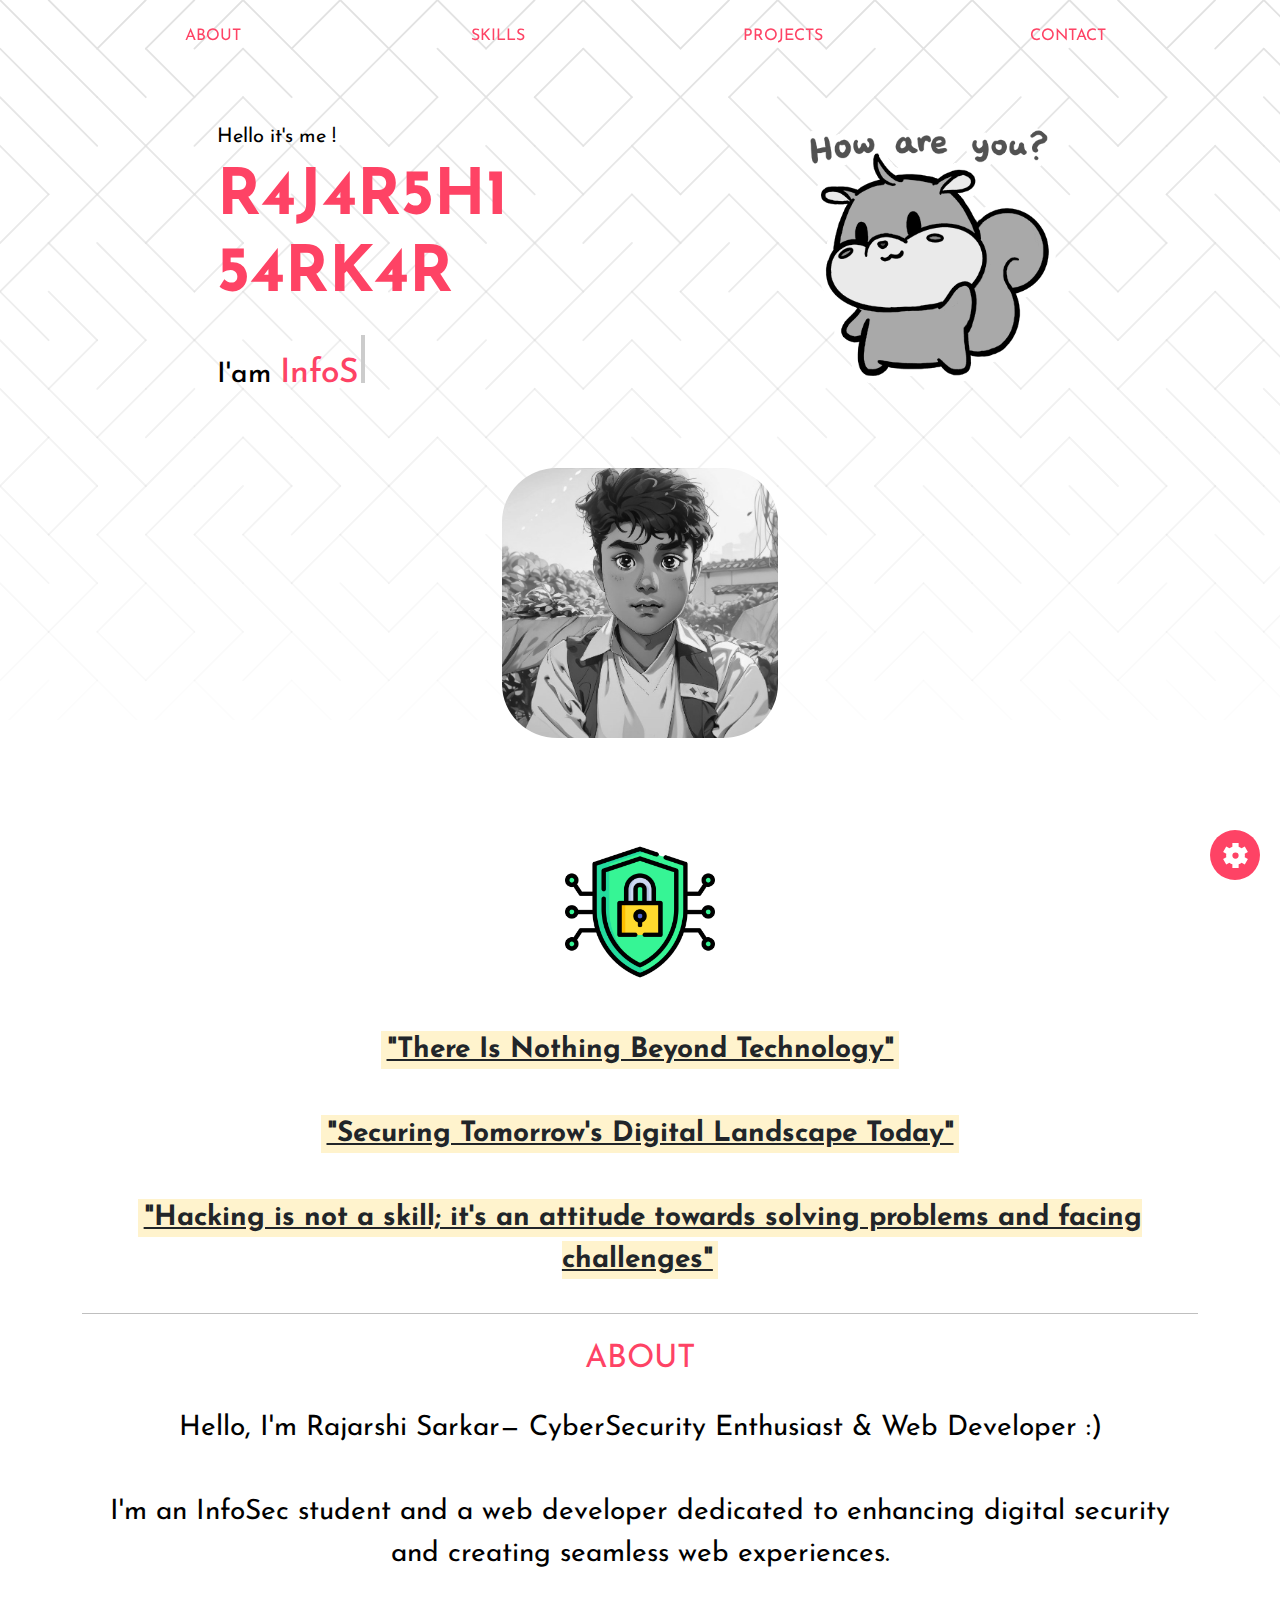
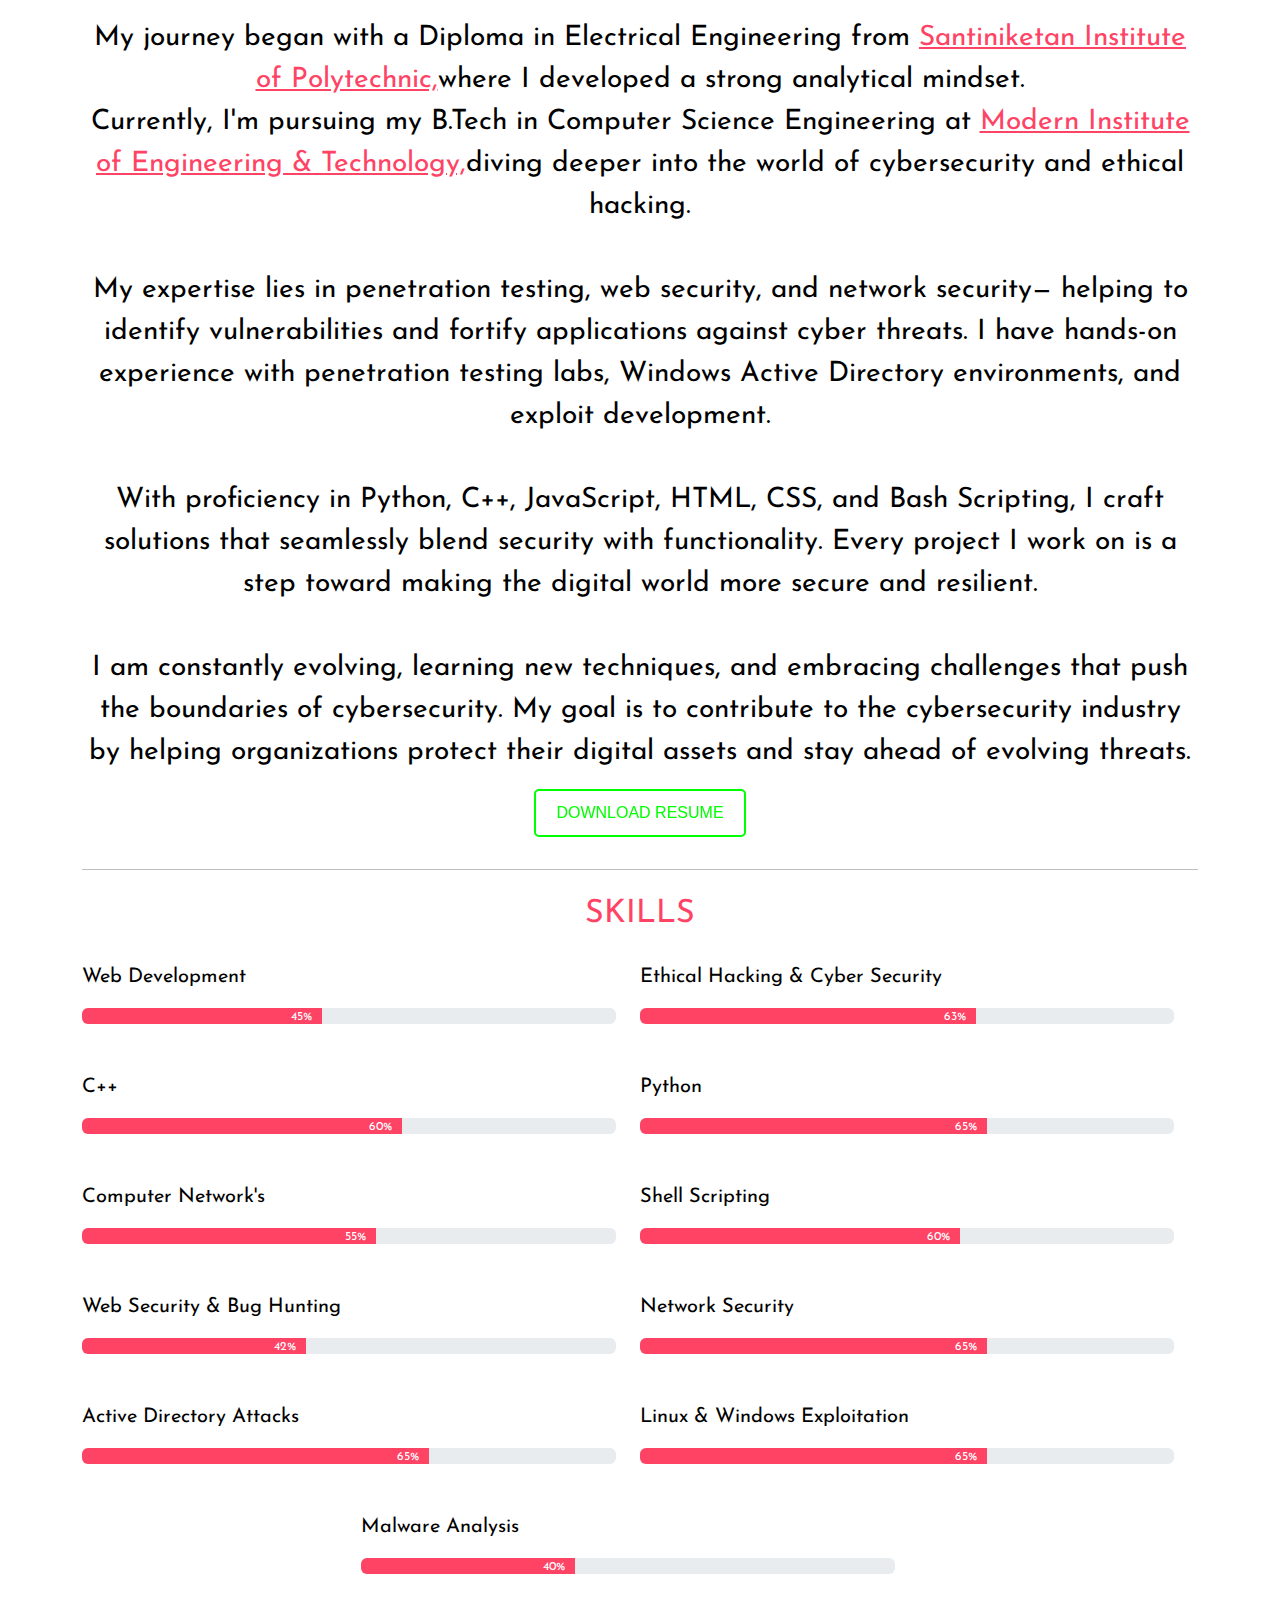
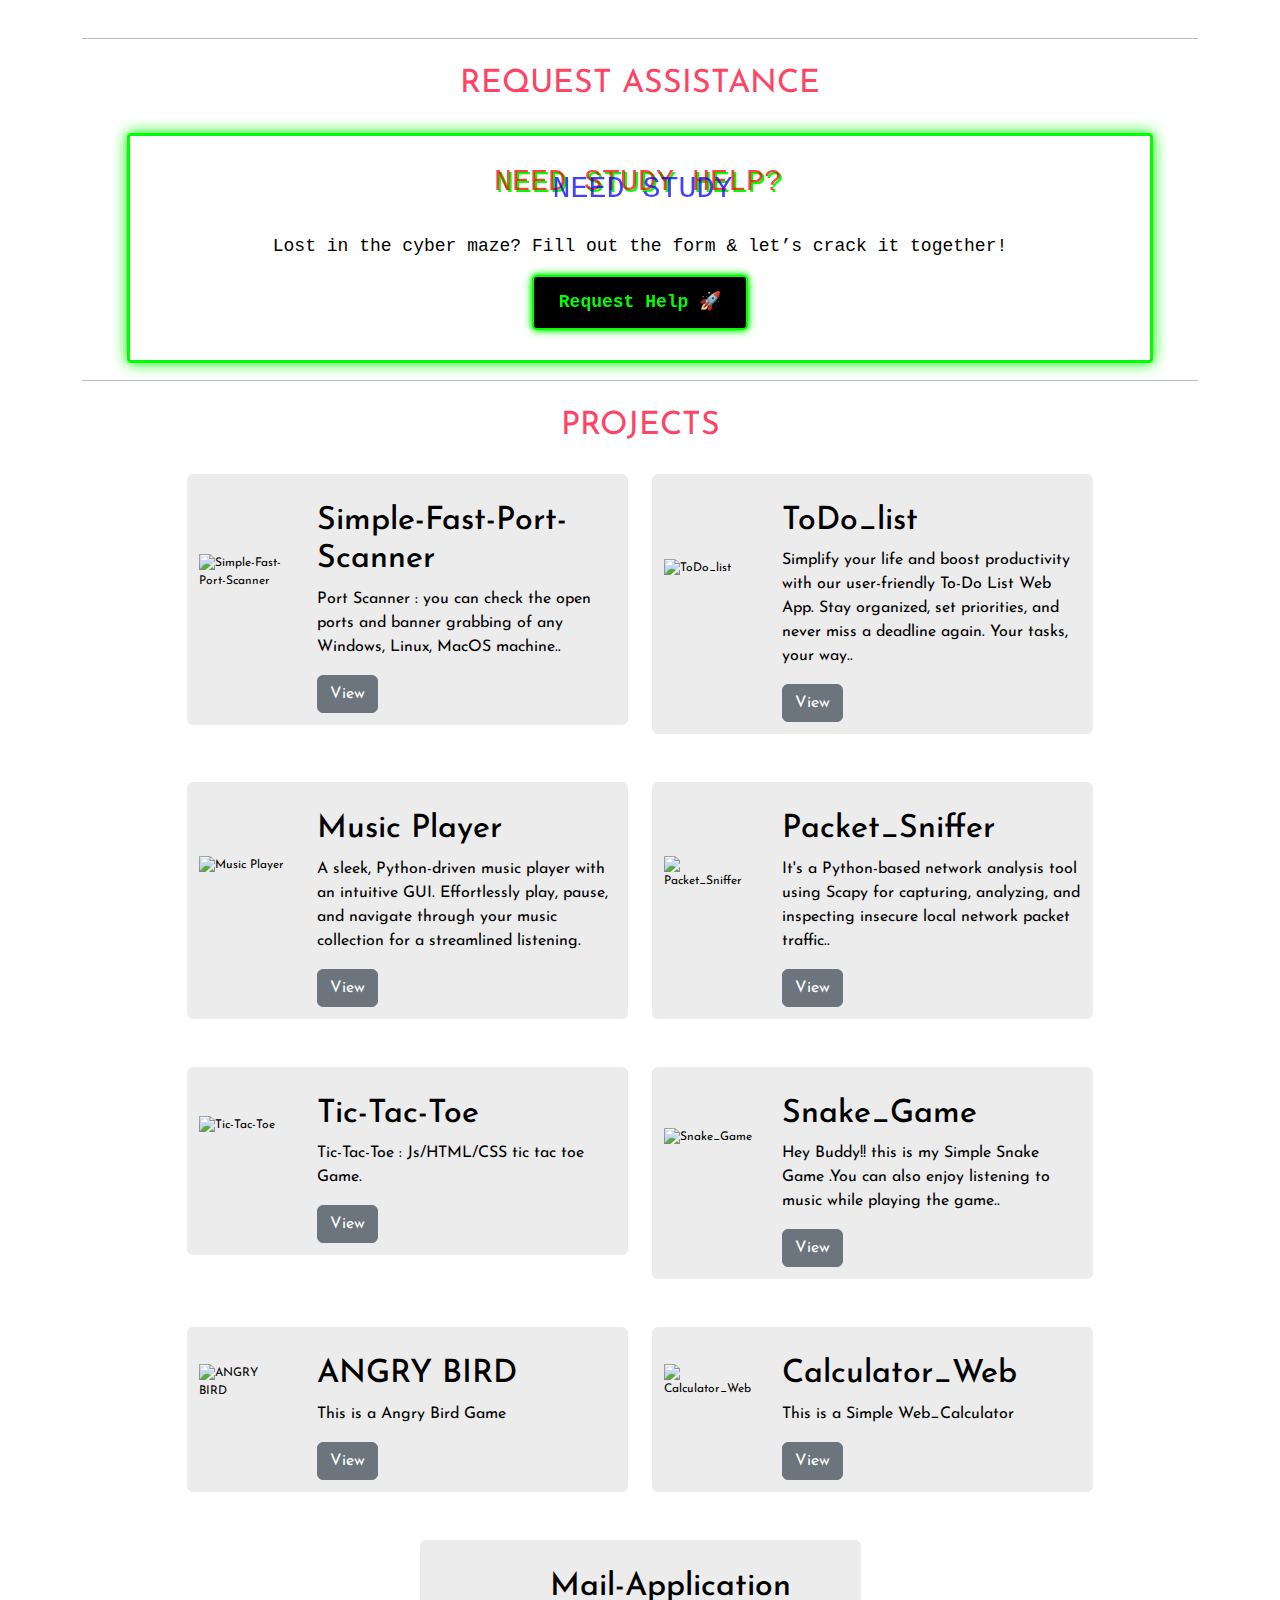
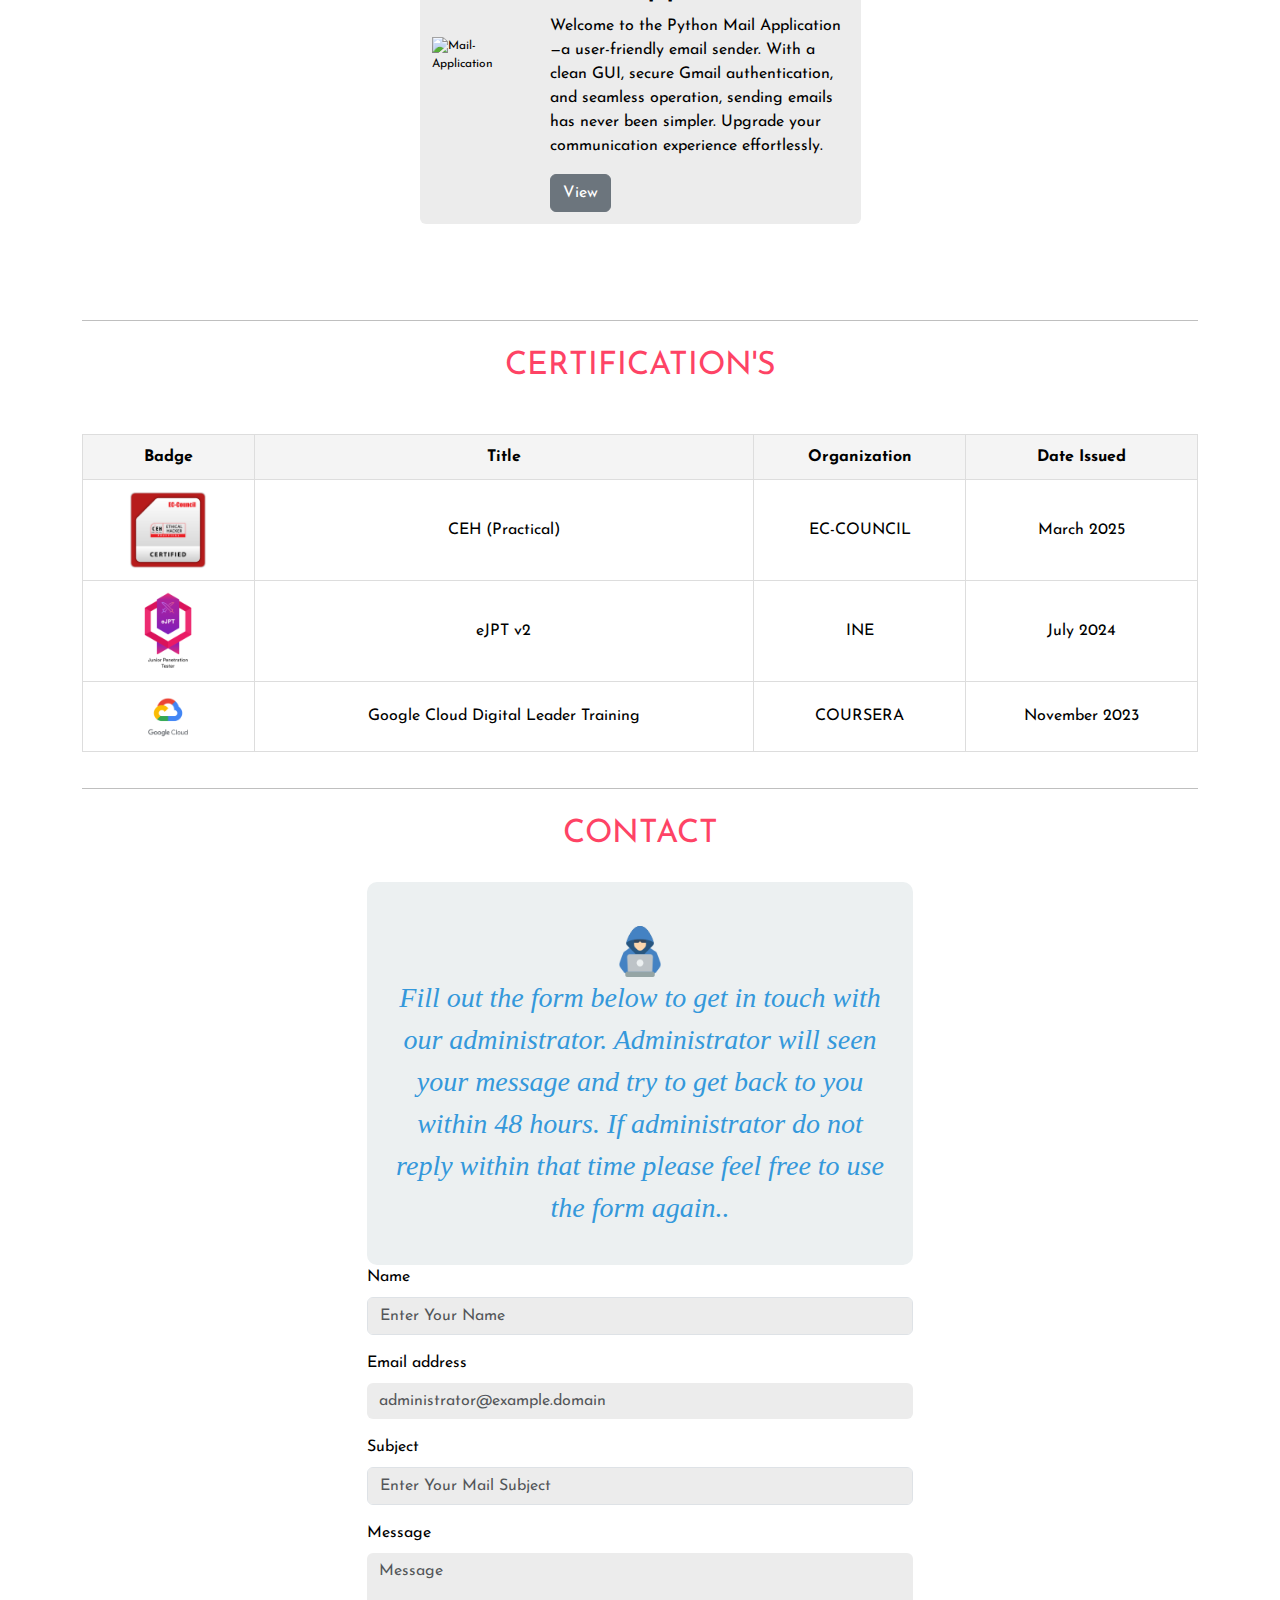
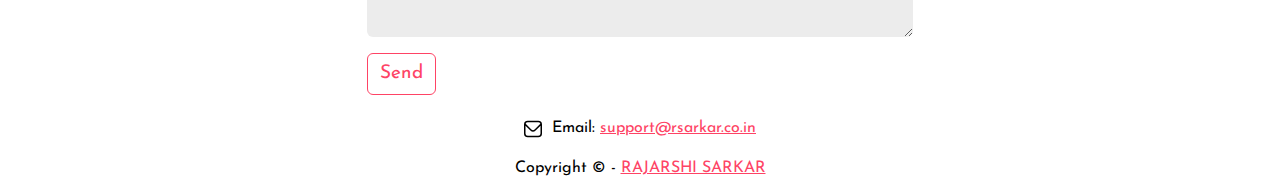
==== commit b21bf30d: "Update index.html" ====
--- a/index.html
+++ b/index.html
@@ -165,6 +165,23 @@
         </div>
         <!-- skills close -->
         <hr />
+
+
+         <!-- CURSOR SPARK START -->
+        <script>
+          document.addEventListener("mousemove", function(e) {
+            const sparkle = document.createElement("div");
+            sparkle.className = "sparkle";
+            sparkle.style.left = `${e.pageX}px`;
+            sparkle.style.top = `${e.pageY}px`;
+            document.body.appendChild(sparkle);
+      
+            setTimeout(() => {
+              sparkle.remove();
+            }, 500); // Sparkle disappears after 0.5 sec
+          });
+        </script>
+         <!-- CURSOR SPARK END -->
 
 
 
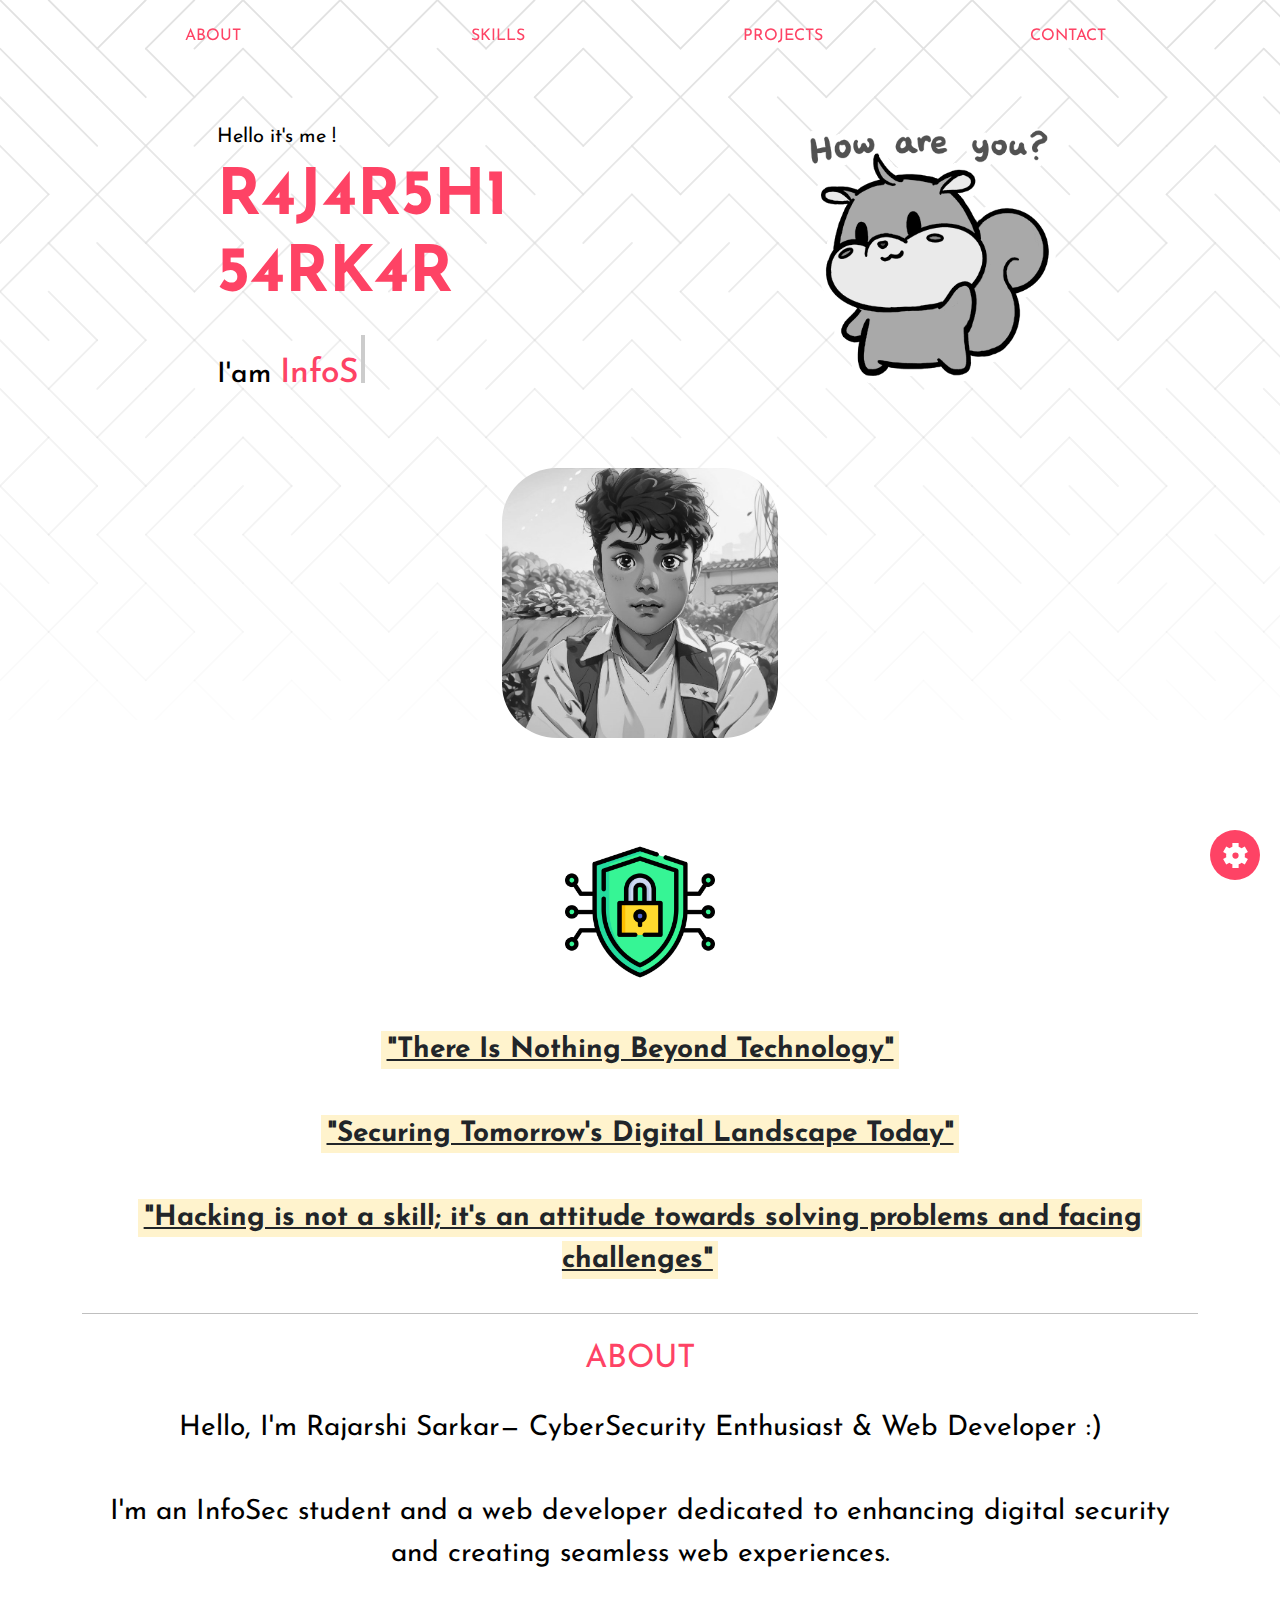
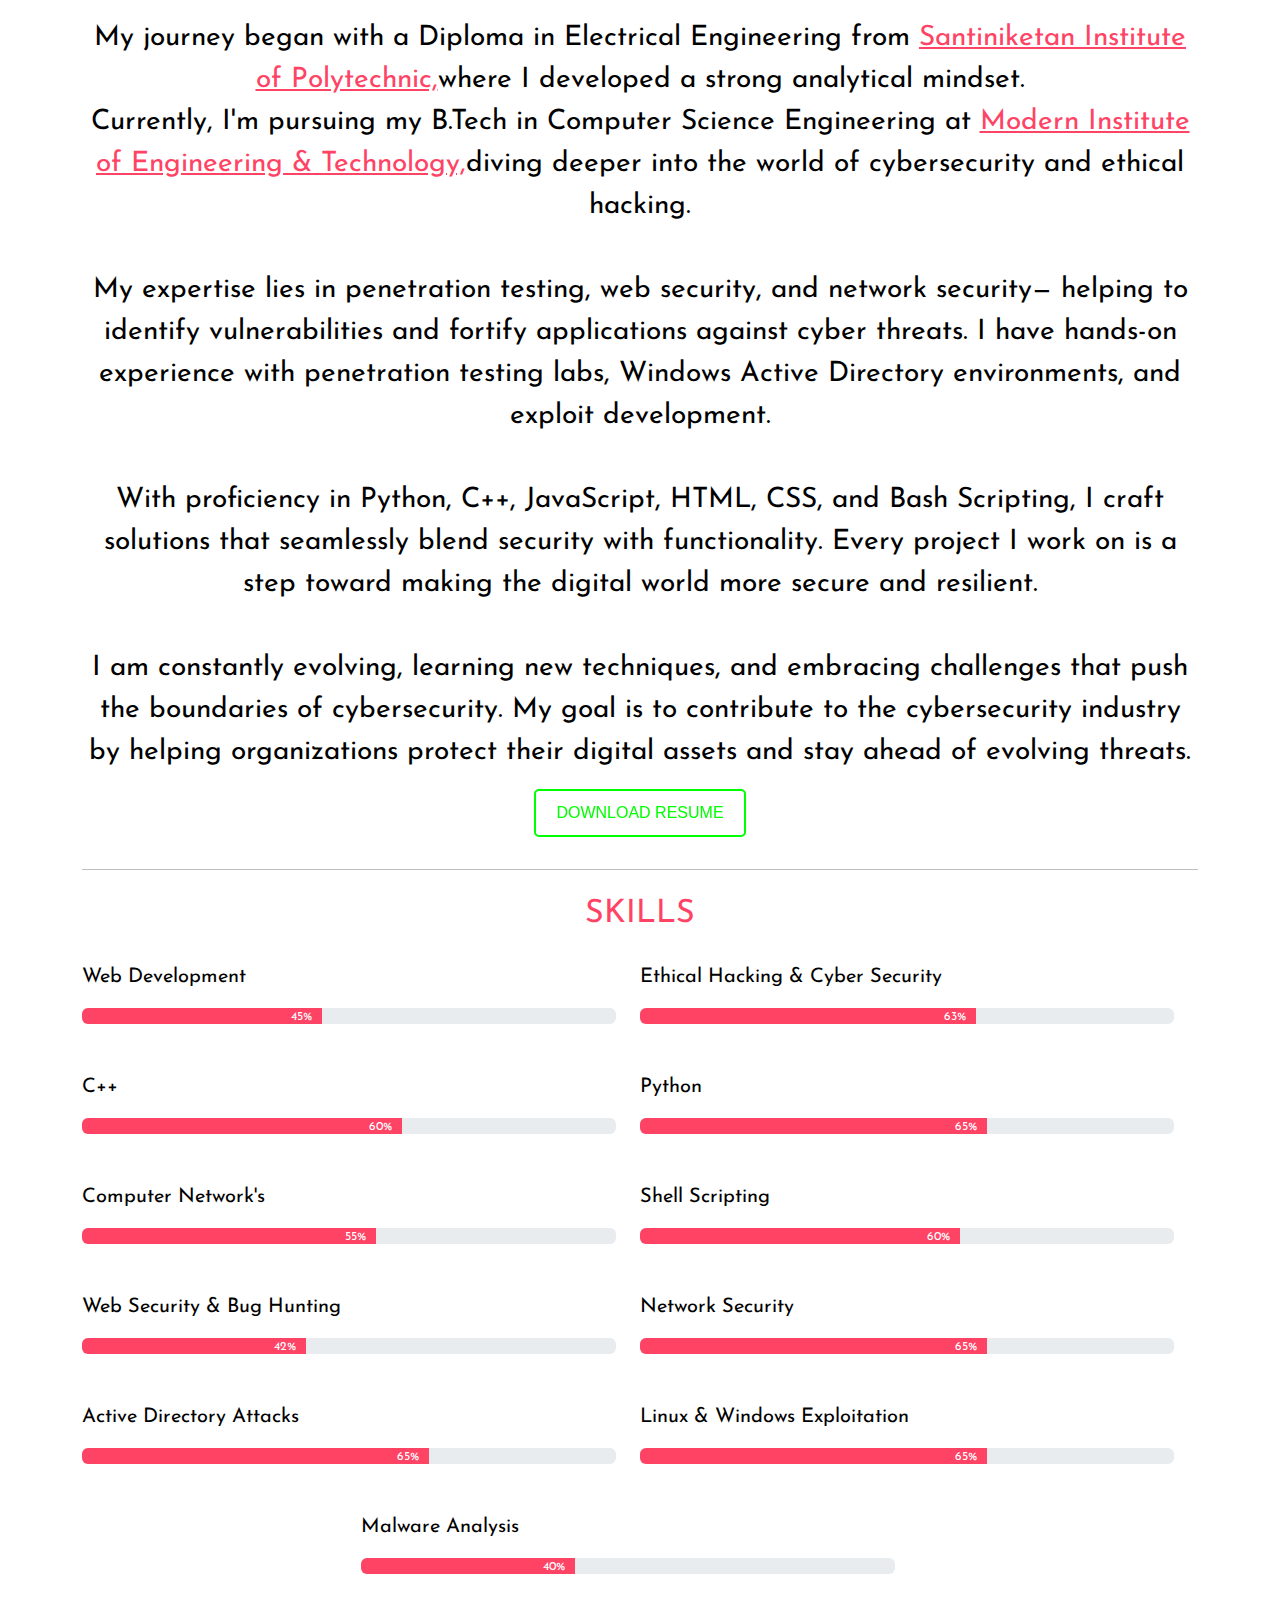
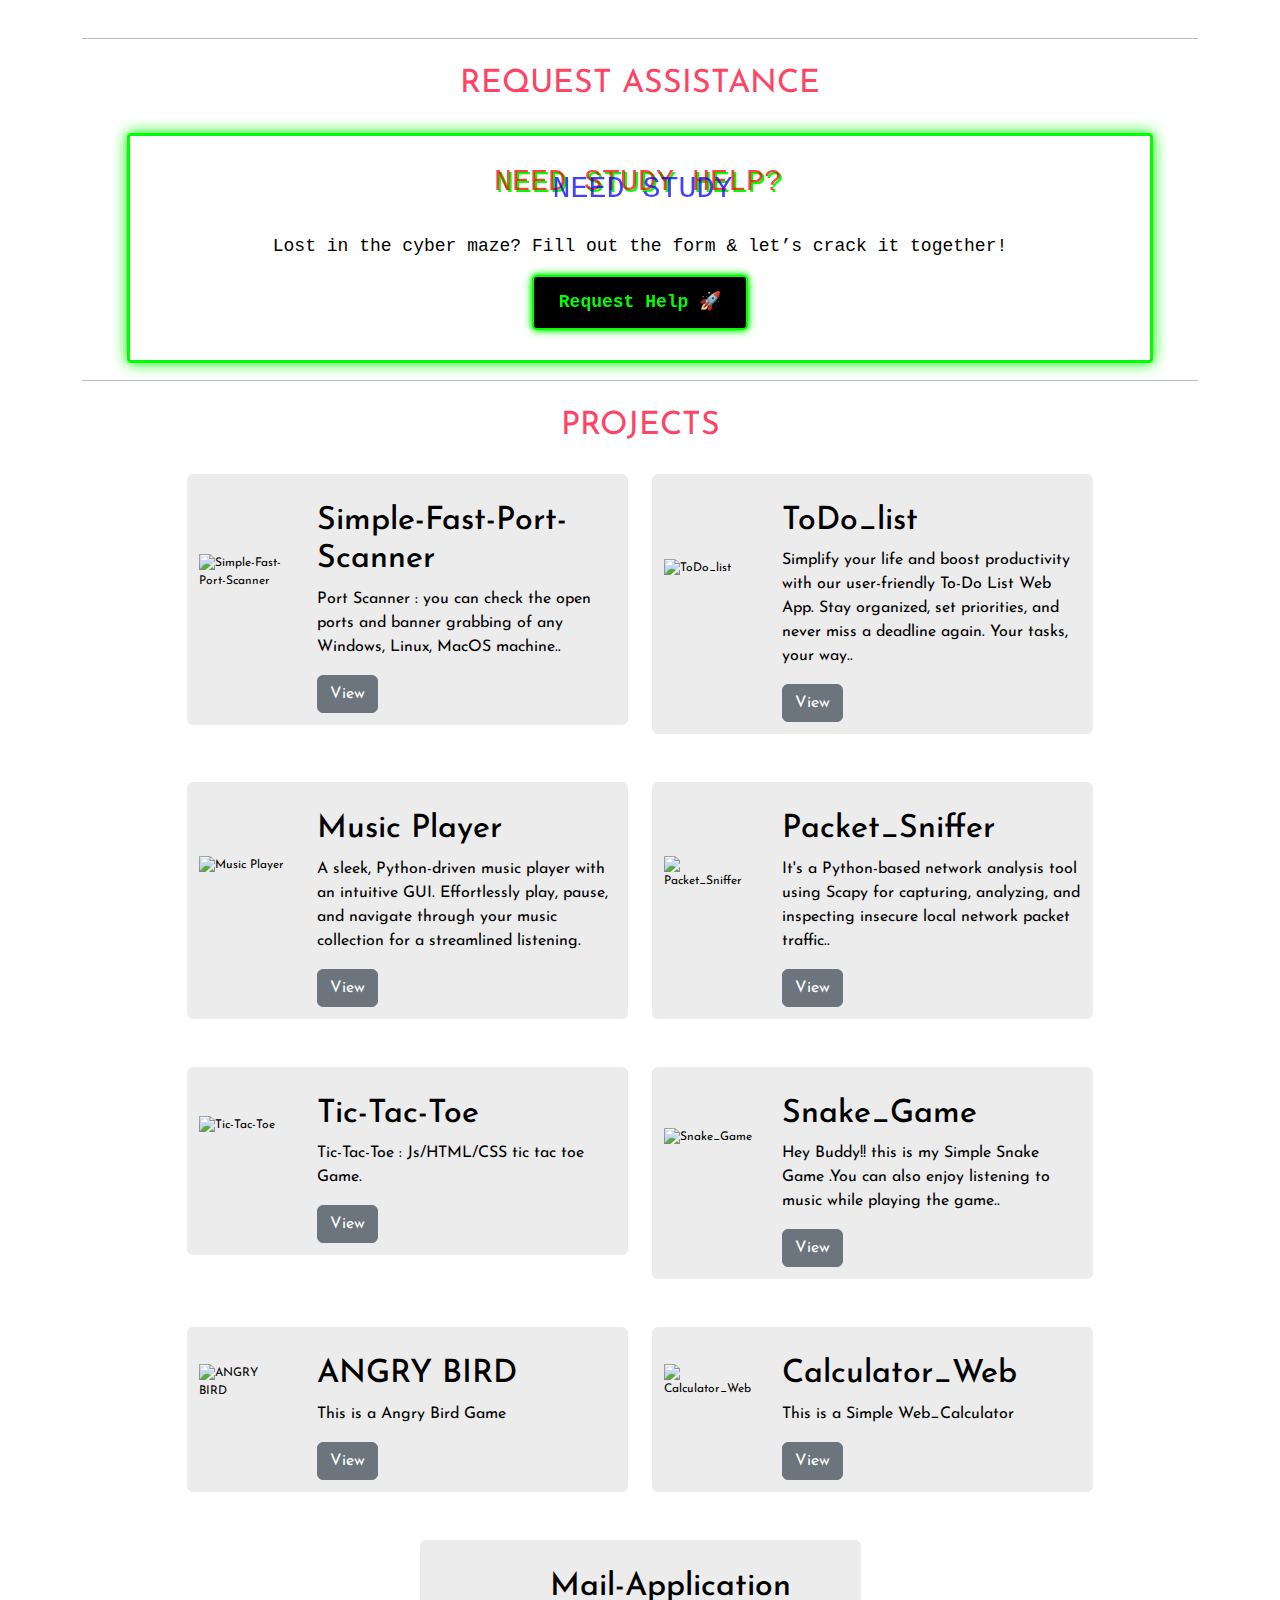
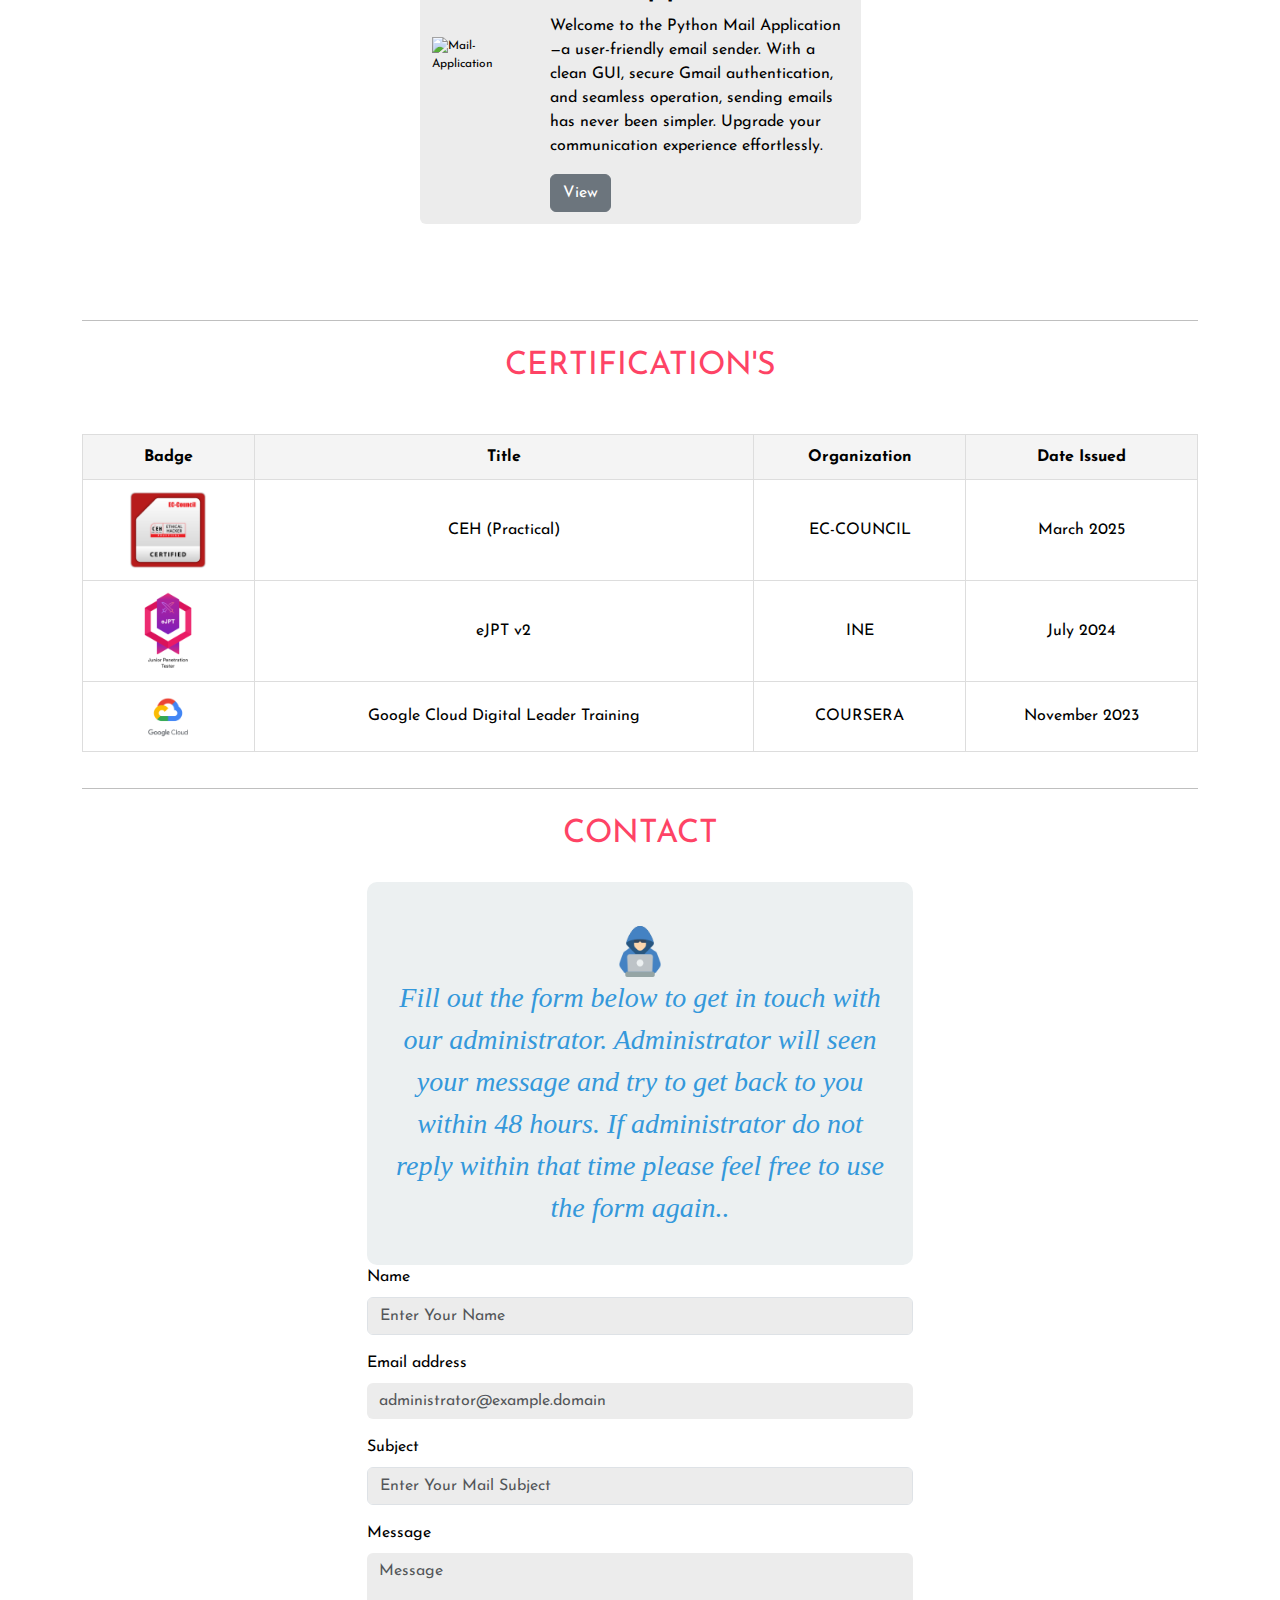
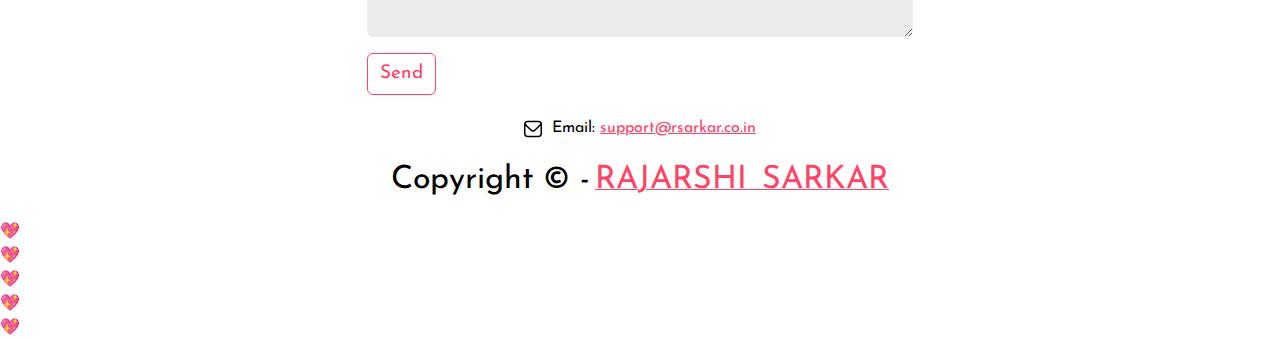
==== commit 92c29675: "Update index.html" ====
--- a/index.html
+++ b/index.html
@@ -388,21 +388,45 @@
                 </li>
               </ul>
             </div> -->
-            <p class="text-center">
-              Copyright © -
-              <a
-                rel="administrator91"
-                href=""
-                target="_blank"
-                class="maincolor"
-                title="Home-Page"
-                >RAJARSHI SARKAR</a
-              >
+            
+            <!--###################### COPYRIGHT SECTION (BOTTOM) START ######################-->
+            <p class="text-center footer-animate">
+              <span class="copytext">Copyright © -</span>
+              <a rel="administrator91" href="#" target="_blank" class="maincolor glow-name" title="Home-Page" id="name">
+                <span class="char">R</span><span class="char">A</span><span class="char">J</span><span class="char">A</span><span class="char">R</span><span class="char">S</span><span class="char">H</span><span class="char">I</span>
+                &nbsp;
+                <span class="char">S</span><span class="char">A</span><span class="char">R</span><span class="char">K</span><span class="char">A</span><span class="char">R</span>
+              </a>
             </p>
-          </div>
-        </div>
-      </div>
-    </main>
+
+            <script>
+              const chars = document.querySelectorAll('#name .char');
+            
+              function createParticle(el) {
+                const rect = el.getBoundingClientRect();
+                const particle = document.createElement('div');
+                particle.classList.add('particle');
+                particle.innerText = '💖';
+            
+                const offsetX = Math.random() * el.offsetWidth;
+                const offsetY = Math.random() * el.offsetHeight;
+            
+                particle.style.left = window.scrollX + rect.left + offsetX + 'px';
+                particle.style.top = window.scrollY + rect.top + offsetY + 'px';
+            
+                document.body.appendChild(particle);
+                setTimeout(() => {
+                  particle.remove();
+                }, 2000);
+              }
+            
+              setInterval(() => {
+                const random = chars[Math.floor(Math.random() * chars.length)];
+                createParticle(random);
+              }, 130);
+            </script>
+            <!--###################### COPYRIGHT SECTION (BOTTOM) END ######################-->
+          </div>
 
     <footer>
       <!-- bottom card -->
--- a/style/style.css
+++ b/style/style.css
@@ -706,3 +706,41 @@
 
 
 
+/* CURSOR SPARK START */
+.sparkle {
+  position: absolute;
+  width: 6px;
+  height: 6px;
+  background: red;
+  border-radius: 50%;
+  pointer-events: none;
+  z-index: 9999;
+  animation: sparkleAnimation 0.5s ease-out forwards, rainbowShift 1s linear infinite;
+}
+
+@keyframes sparkleAnimation {
+  0% {
+    transform: scale(1);
+    opacity: 1;
+  }
+  100% {
+    transform: scale(3);
+    opacity: 0;
+  }
+}
+
+@keyframes rainbowShift {
+  0% { background-color: red; }
+  16% { background-color: orange; }
+  32% { background-color: yellow; }
+  48% { background-color: green; }
+  64% { background-color: blue; }
+  80% { background-color: indigo; }
+  100% { background-color: violet; }
+}
+/* CURSOR SPARK END */
+
+
+
+
+
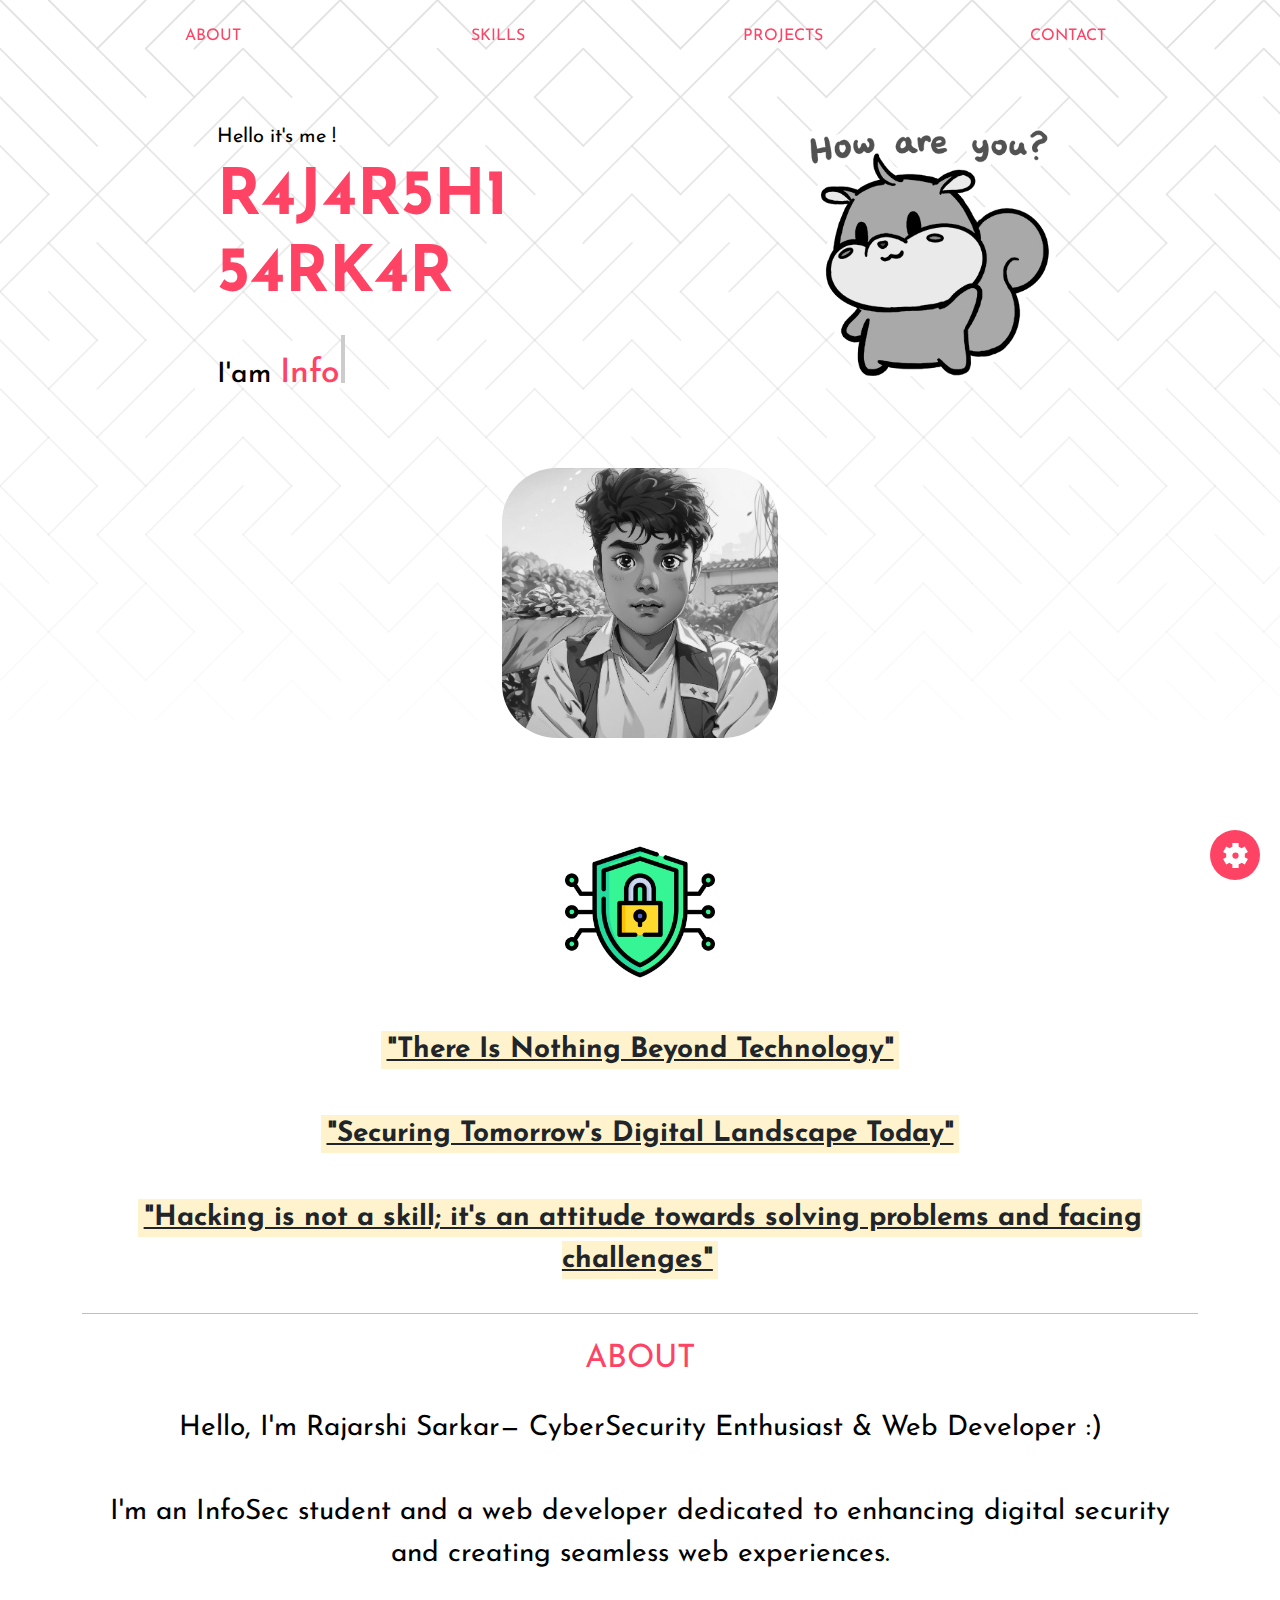
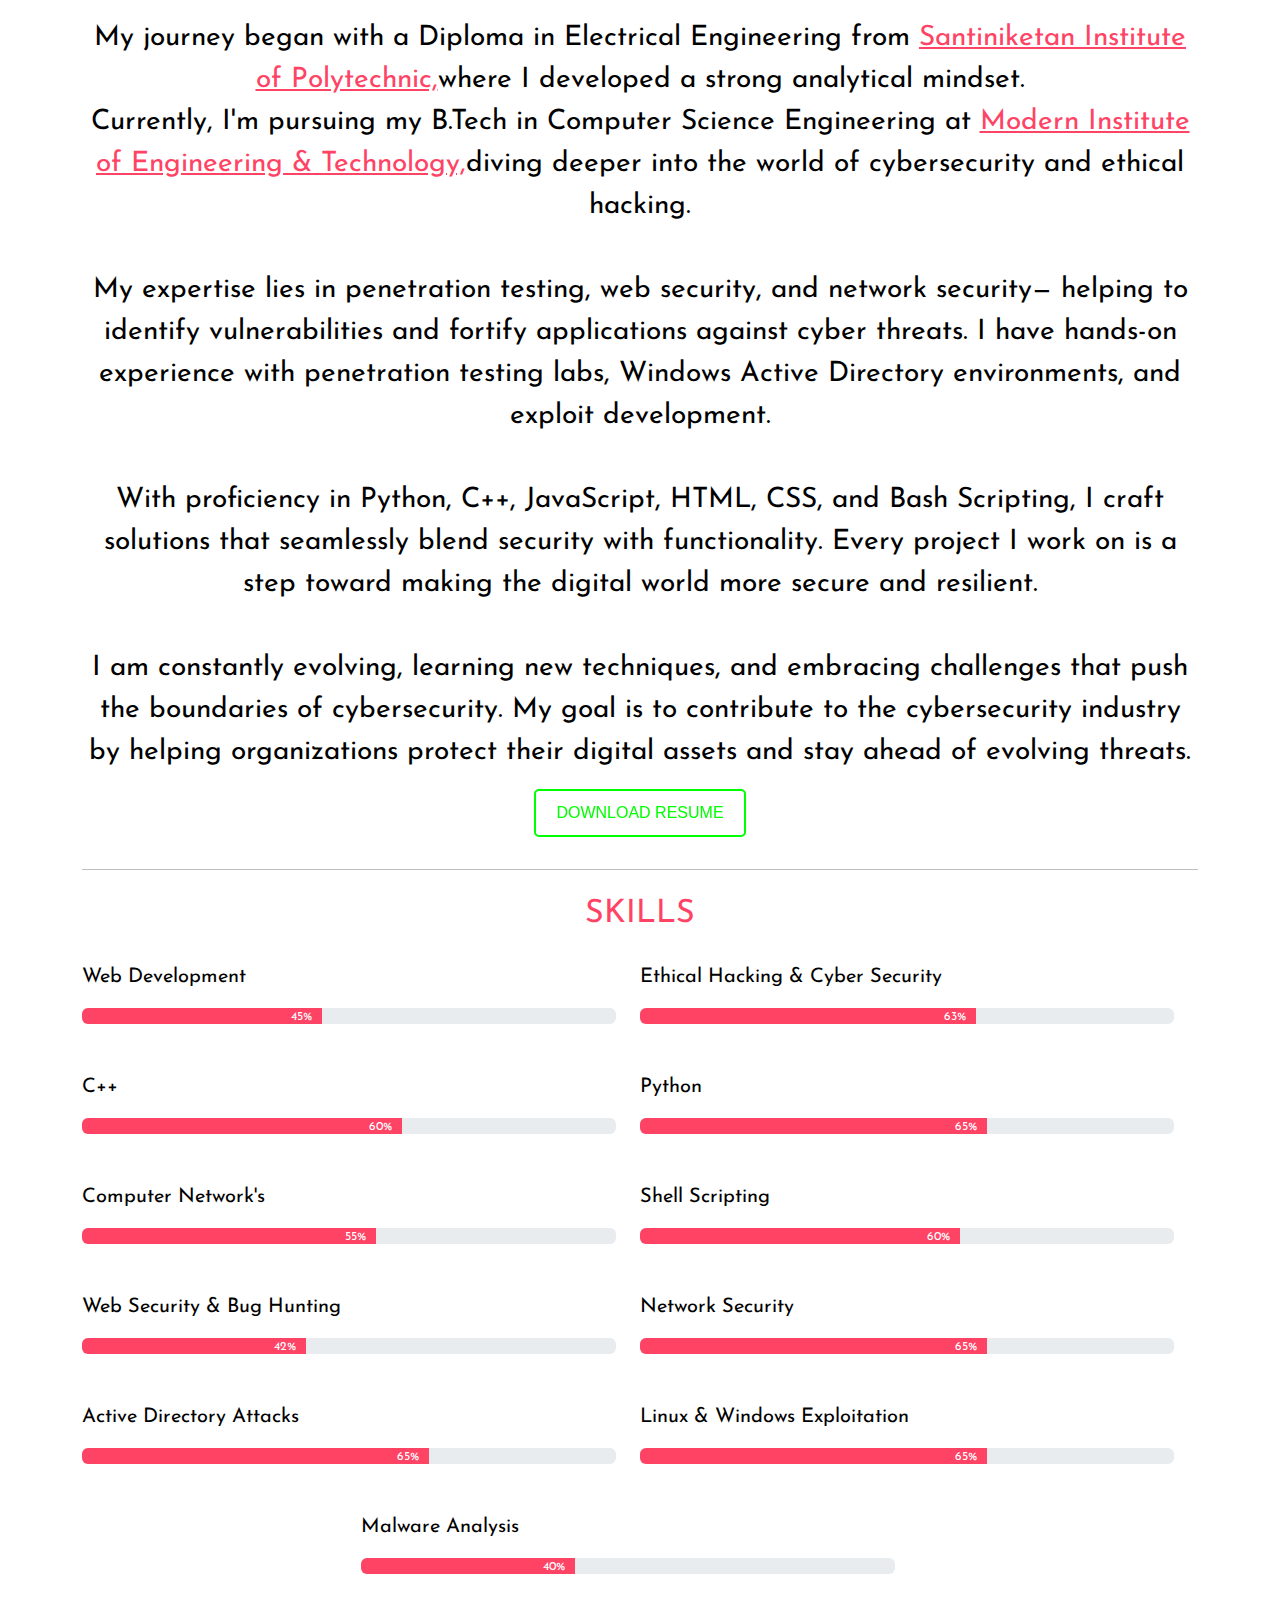
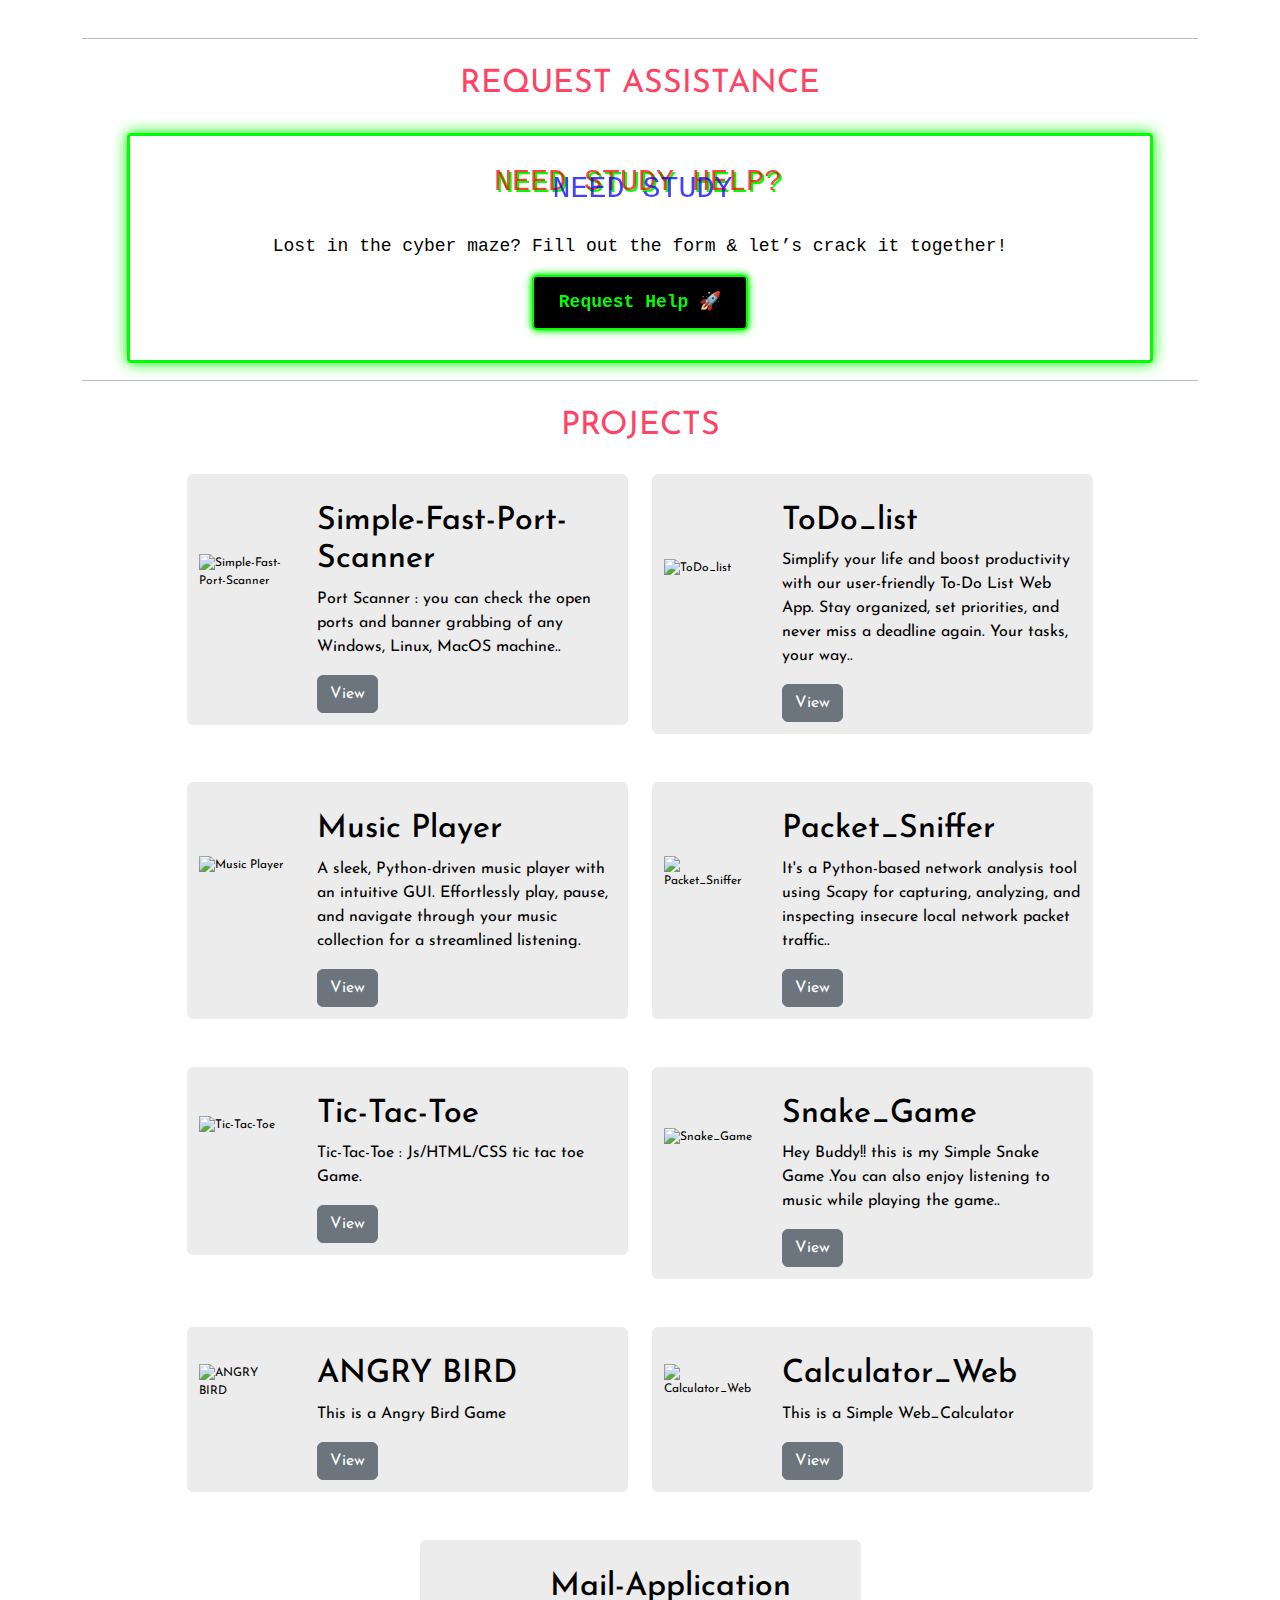
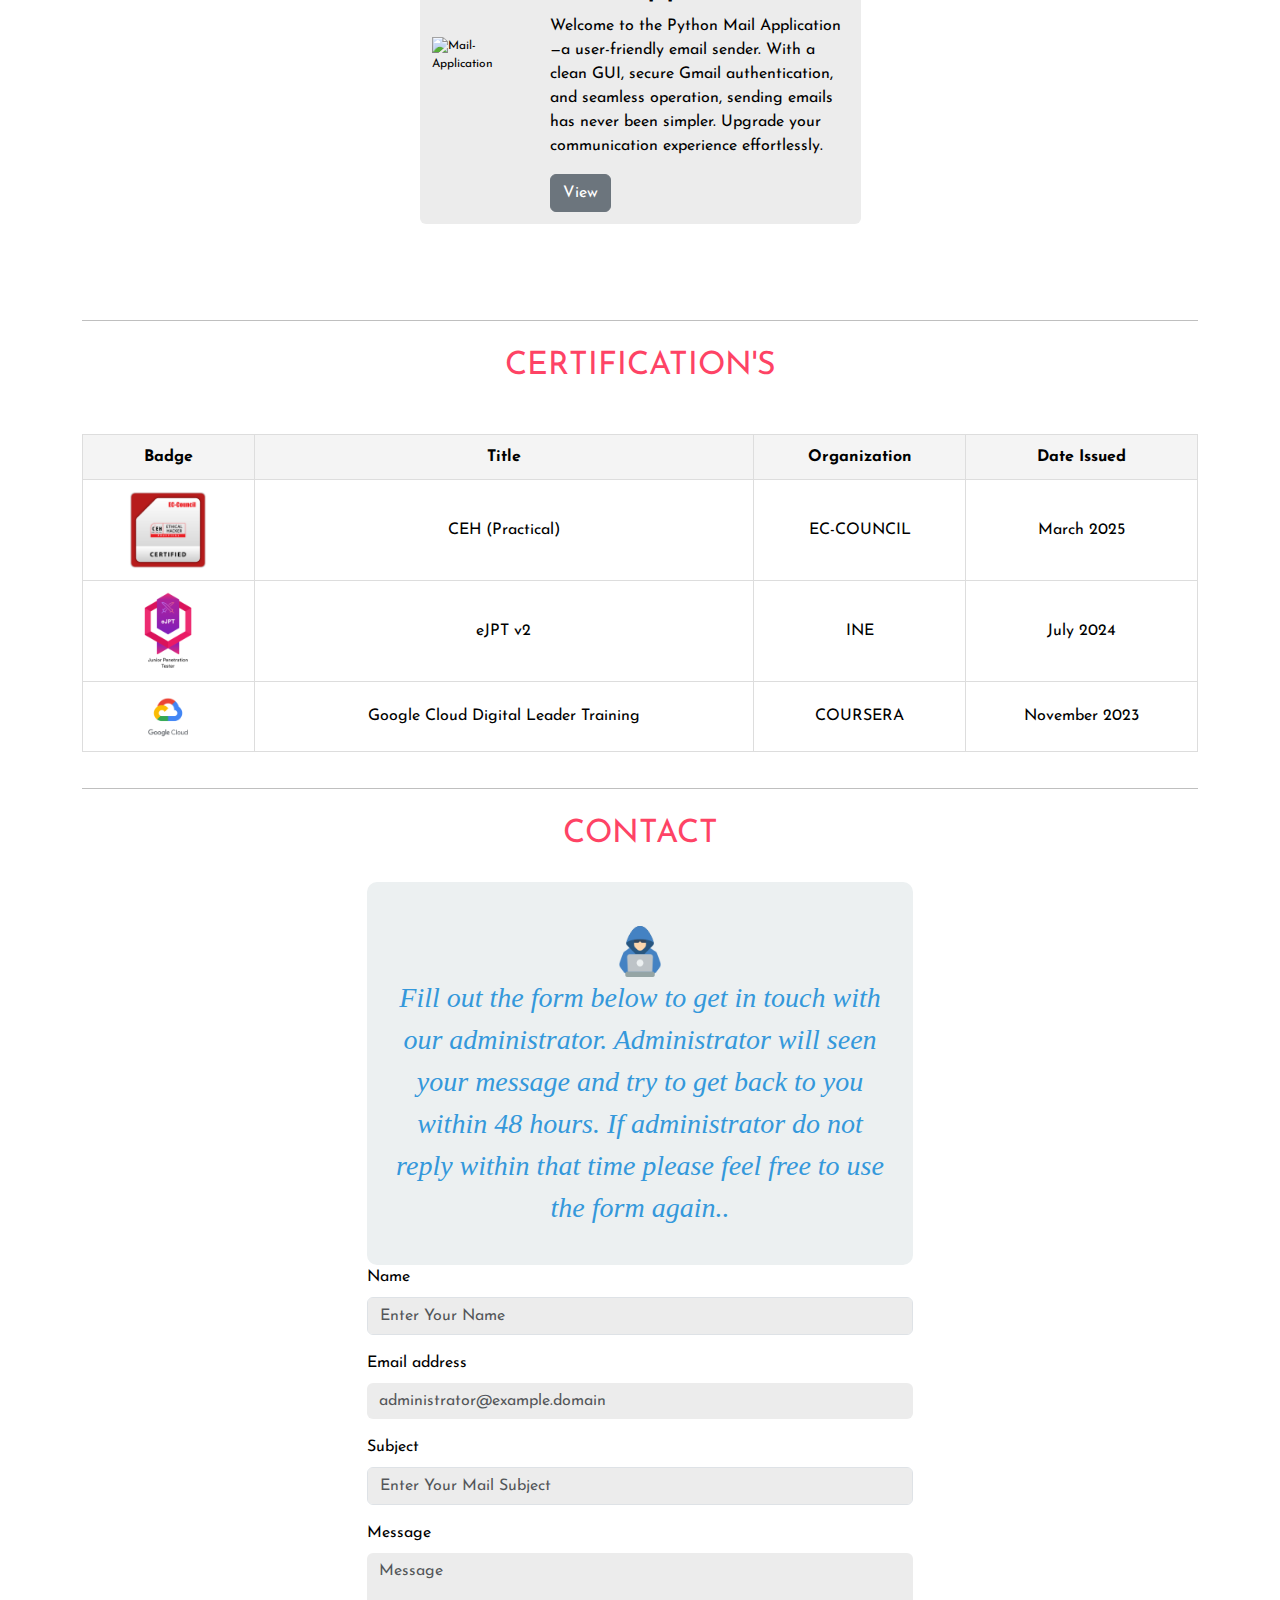
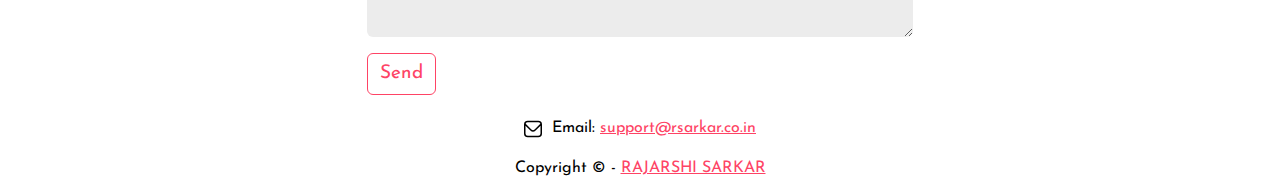
==== commit 0e04d6e0: "Update index.html" ====
--- a/index.html
+++ b/index.html
@@ -390,41 +390,16 @@
             </div> -->
             
             <!--###################### COPYRIGHT SECTION (BOTTOM) START ######################-->
-            <p class="text-center footer-animate">
-              <span class="copytext">Copyright © -</span>
-              <a rel="administrator91" href="#" target="_blank" class="maincolor glow-name" title="Home-Page" id="name">
-                <span class="char">R</span><span class="char">A</span><span class="char">J</span><span class="char">A</span><span class="char">R</span><span class="char">S</span><span class="char">H</span><span class="char">I</span>
-                &nbsp;
-                <span class="char">S</span><span class="char">A</span><span class="char">R</span><span class="char">K</span><span class="char">A</span><span class="char">R</span>
-              </a>
-            </p>
-
-            <script>
-              const chars = document.querySelectorAll('#name .char');
-            
-              function createParticle(el) {
-                const rect = el.getBoundingClientRect();
-                const particle = document.createElement('div');
-                particle.classList.add('particle');
-                particle.innerText = '💖';
-            
-                const offsetX = Math.random() * el.offsetWidth;
-                const offsetY = Math.random() * el.offsetHeight;
-            
-                particle.style.left = window.scrollX + rect.left + offsetX + 'px';
-                particle.style.top = window.scrollY + rect.top + offsetY + 'px';
-            
-                document.body.appendChild(particle);
-                setTimeout(() => {
-                  particle.remove();
-                }, 2000);
-              }
-            
-              setInterval(() => {
-                const random = chars[Math.floor(Math.random() * chars.length)];
-                createParticle(random);
-              }, 130);
-            </script>
+            <p class="text-center">
+              Copyright © -
+              <a
+                rel="administrator91"
+                href=""
+                target="_blank"
+                class="maincolor"
+                title="Home-Page"
+                >RAJARSHI SARKAR</a
+              >
             <!--###################### COPYRIGHT SECTION (BOTTOM) END ######################-->
           </div>
 
--- a/style/style.css
+++ b/style/style.css
@@ -742,5 +742,48 @@
 
 
 
-
-
+/* COPYRIGHT ANIMATION (BOTTOM) START */
+.footer-animate {
+  font-family: 'Segoe UI', sans-serif;
+  text-align: center;
+}
+
+.footer-animate .copytext {
+  color: #888;              /* Soft gray for copyright */
+  font-size: 17px;           /* Thoda chhota than name */
+}
+
+.footer-animate .glow-name {
+  color: #ff0f7f;
+  
+  text-shadow: 0 0 1px #ff2289, 0 0 2px rgba(0, 207, 255, 0.4);
+  transition: text-shadow 0.3s ease;
+  font-size: 8px;           /* Chhota but visible */
+}
+
+.footer-animate .glow-name:hover {
+  text-shadow: 0 0 2px #00cfff, 0 0 4px rgba(0, 207, 255, 0.5);
+}
+
+.particle {
+  position: absolute;
+  font-size: 10px;
+  color: hotpink;
+  animation: floatUp 2s ease-out forwards;
+  pointer-events: none;
+  z-index: 9999;
+}
+
+@keyframes floatUp {
+  0% {
+    transform: translateY(0px) scale(1);
+    opacity: 1;
+  }
+  100% {
+    transform: translateY(-60px) scale(0.4);
+    opacity: 0;
+  }
+}
+/* COPYRIGHT ANIMATION (BOTTOM) END */
+
+
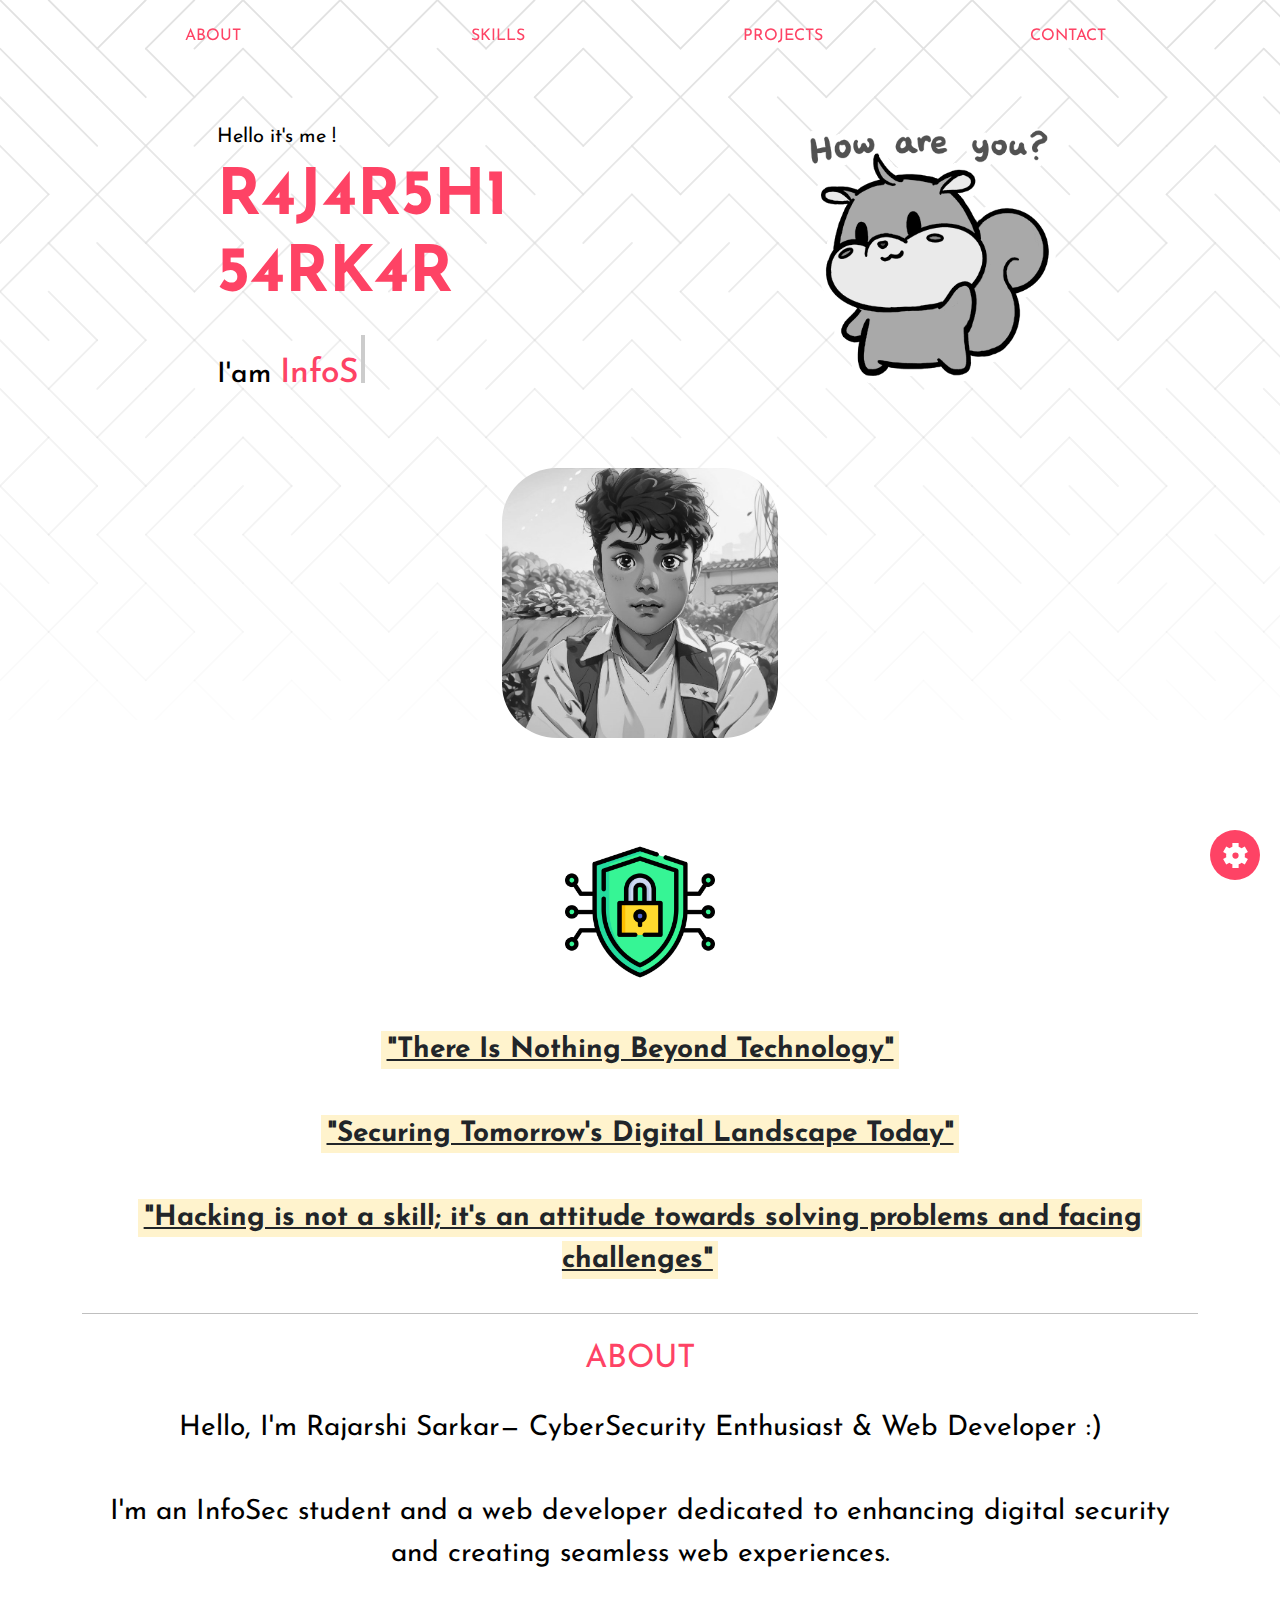
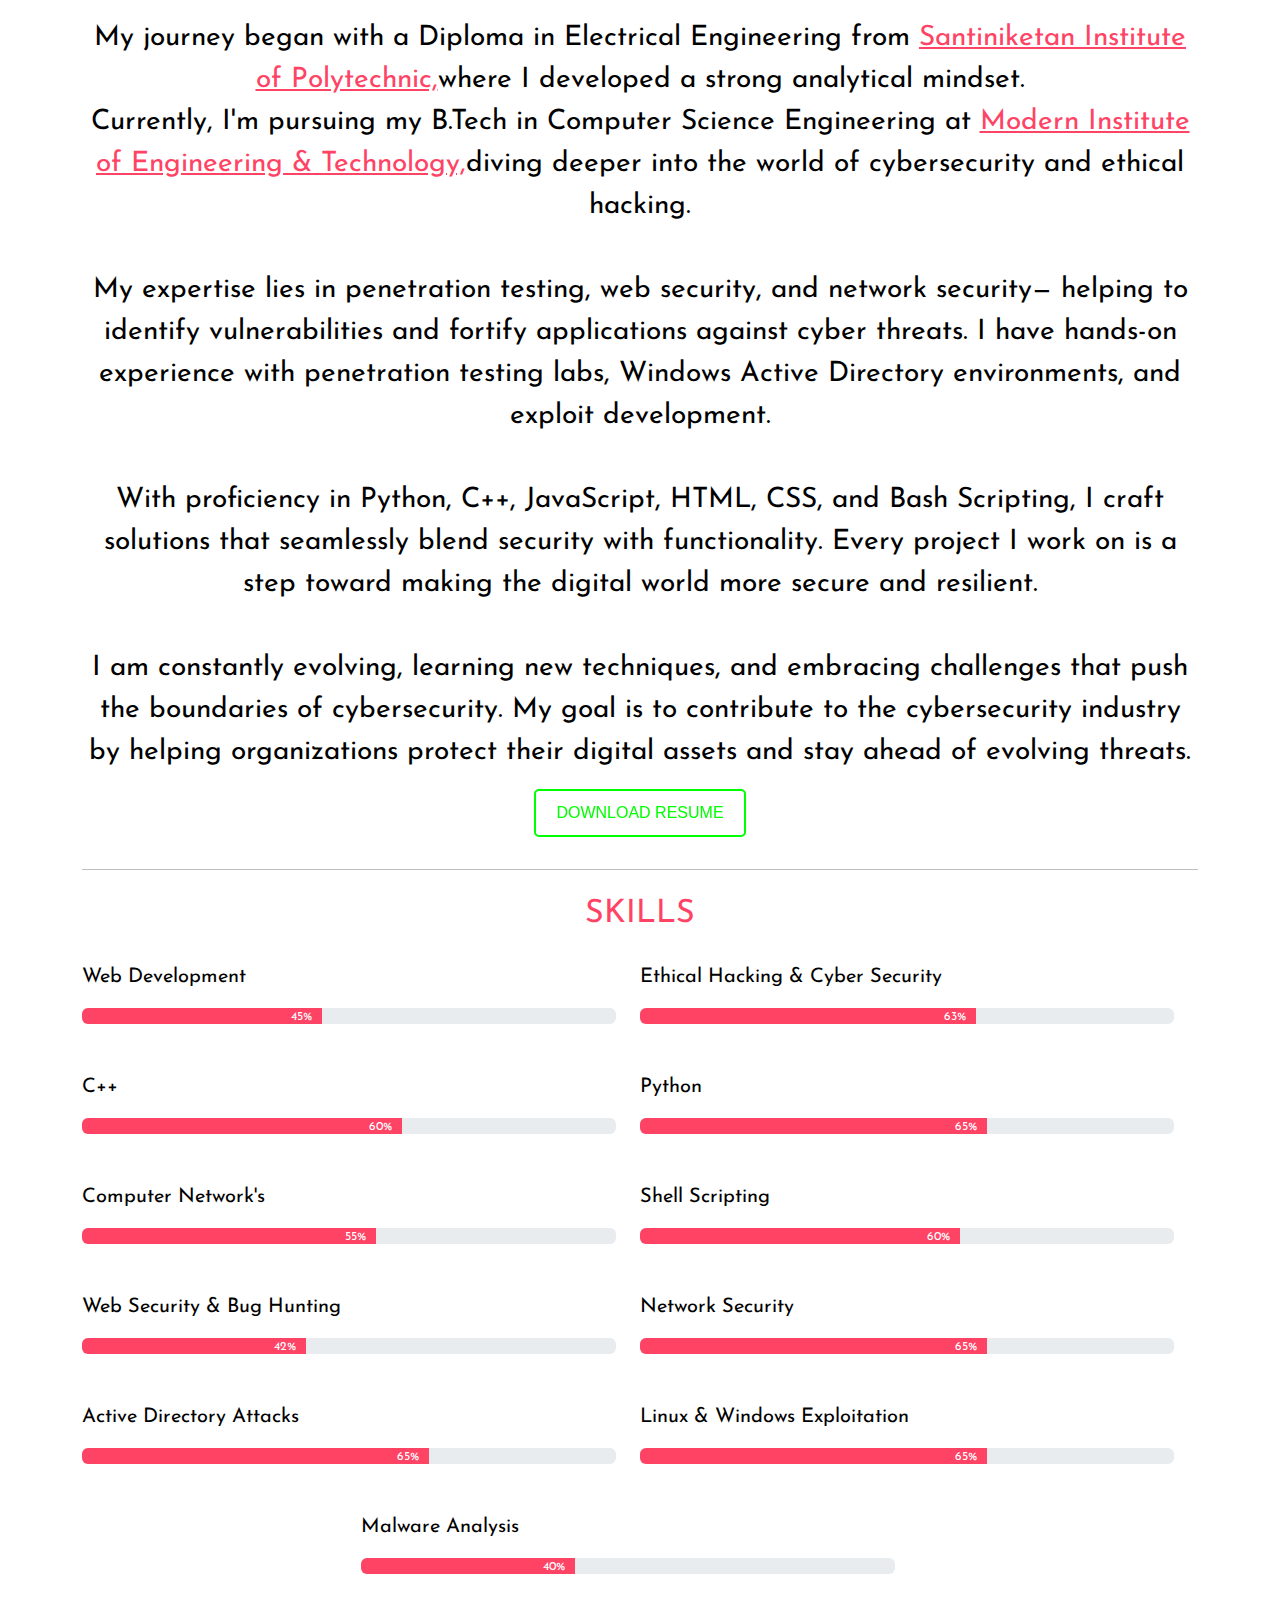
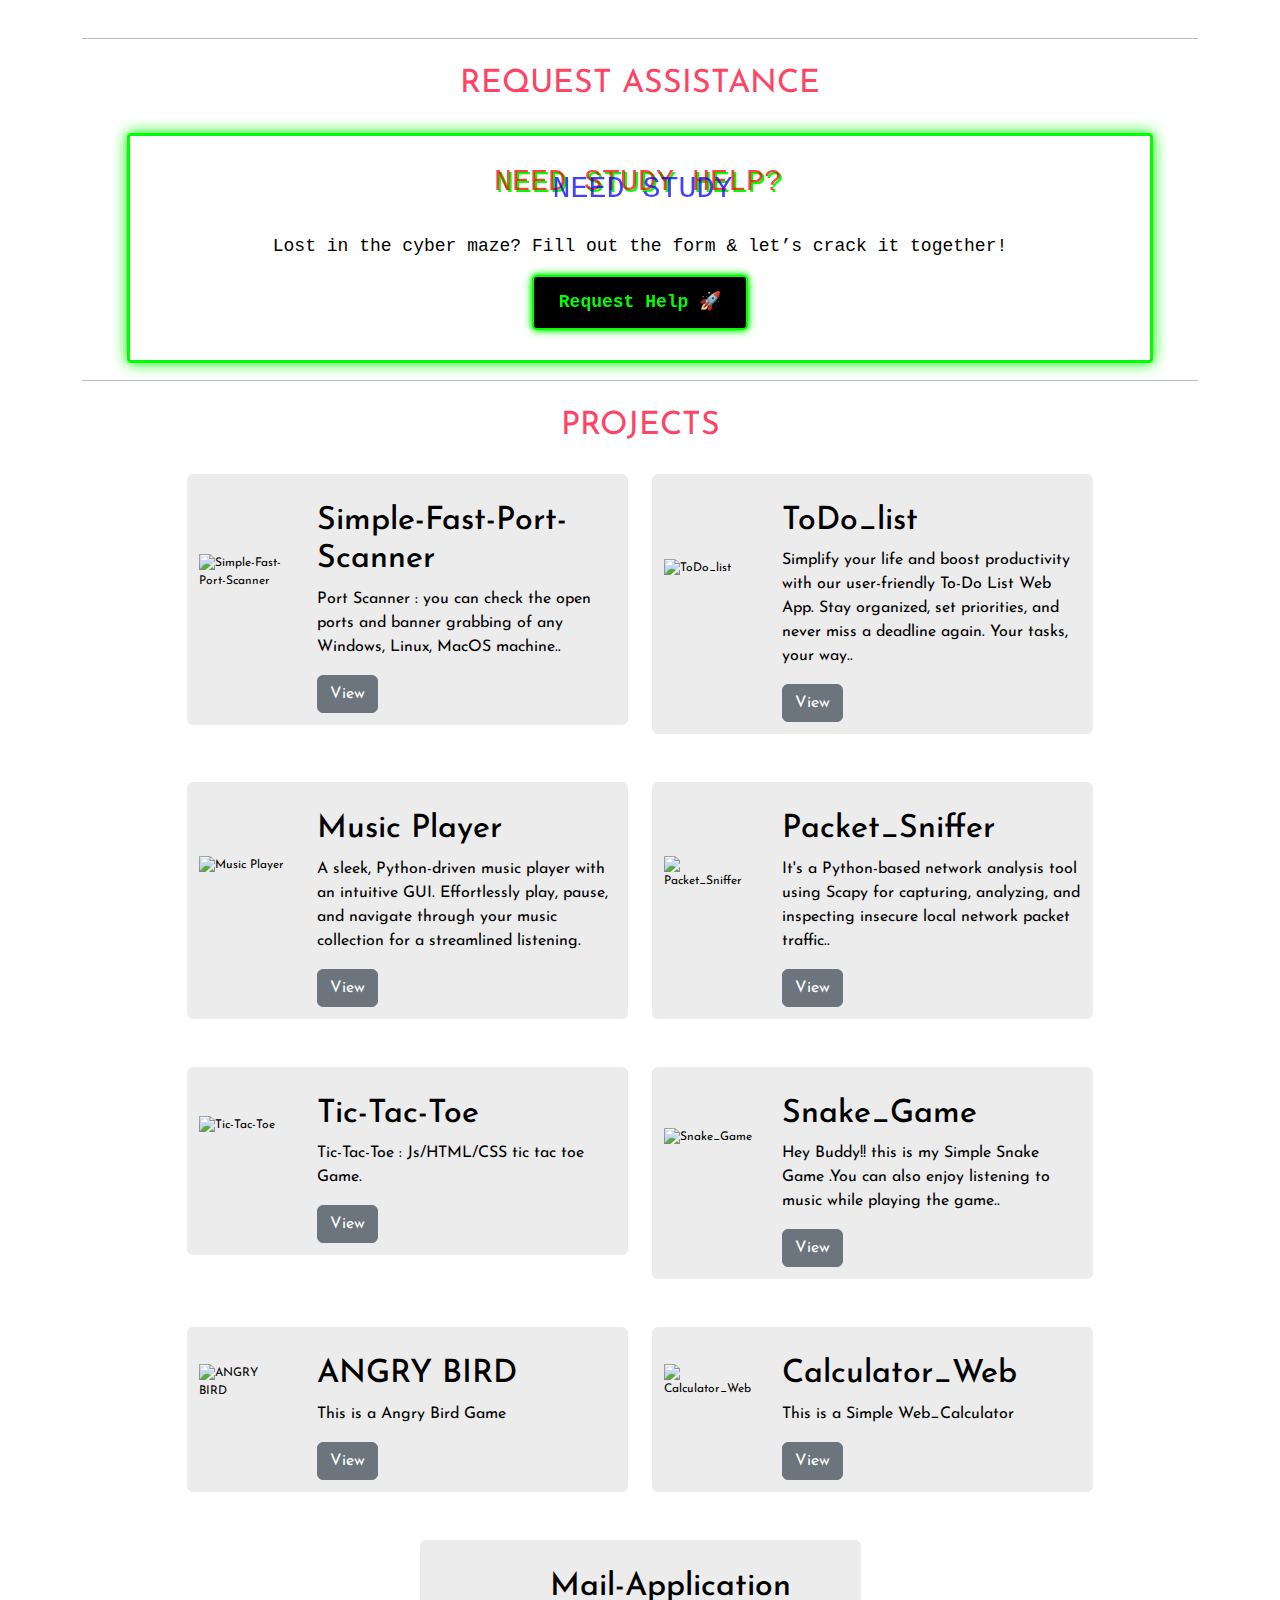
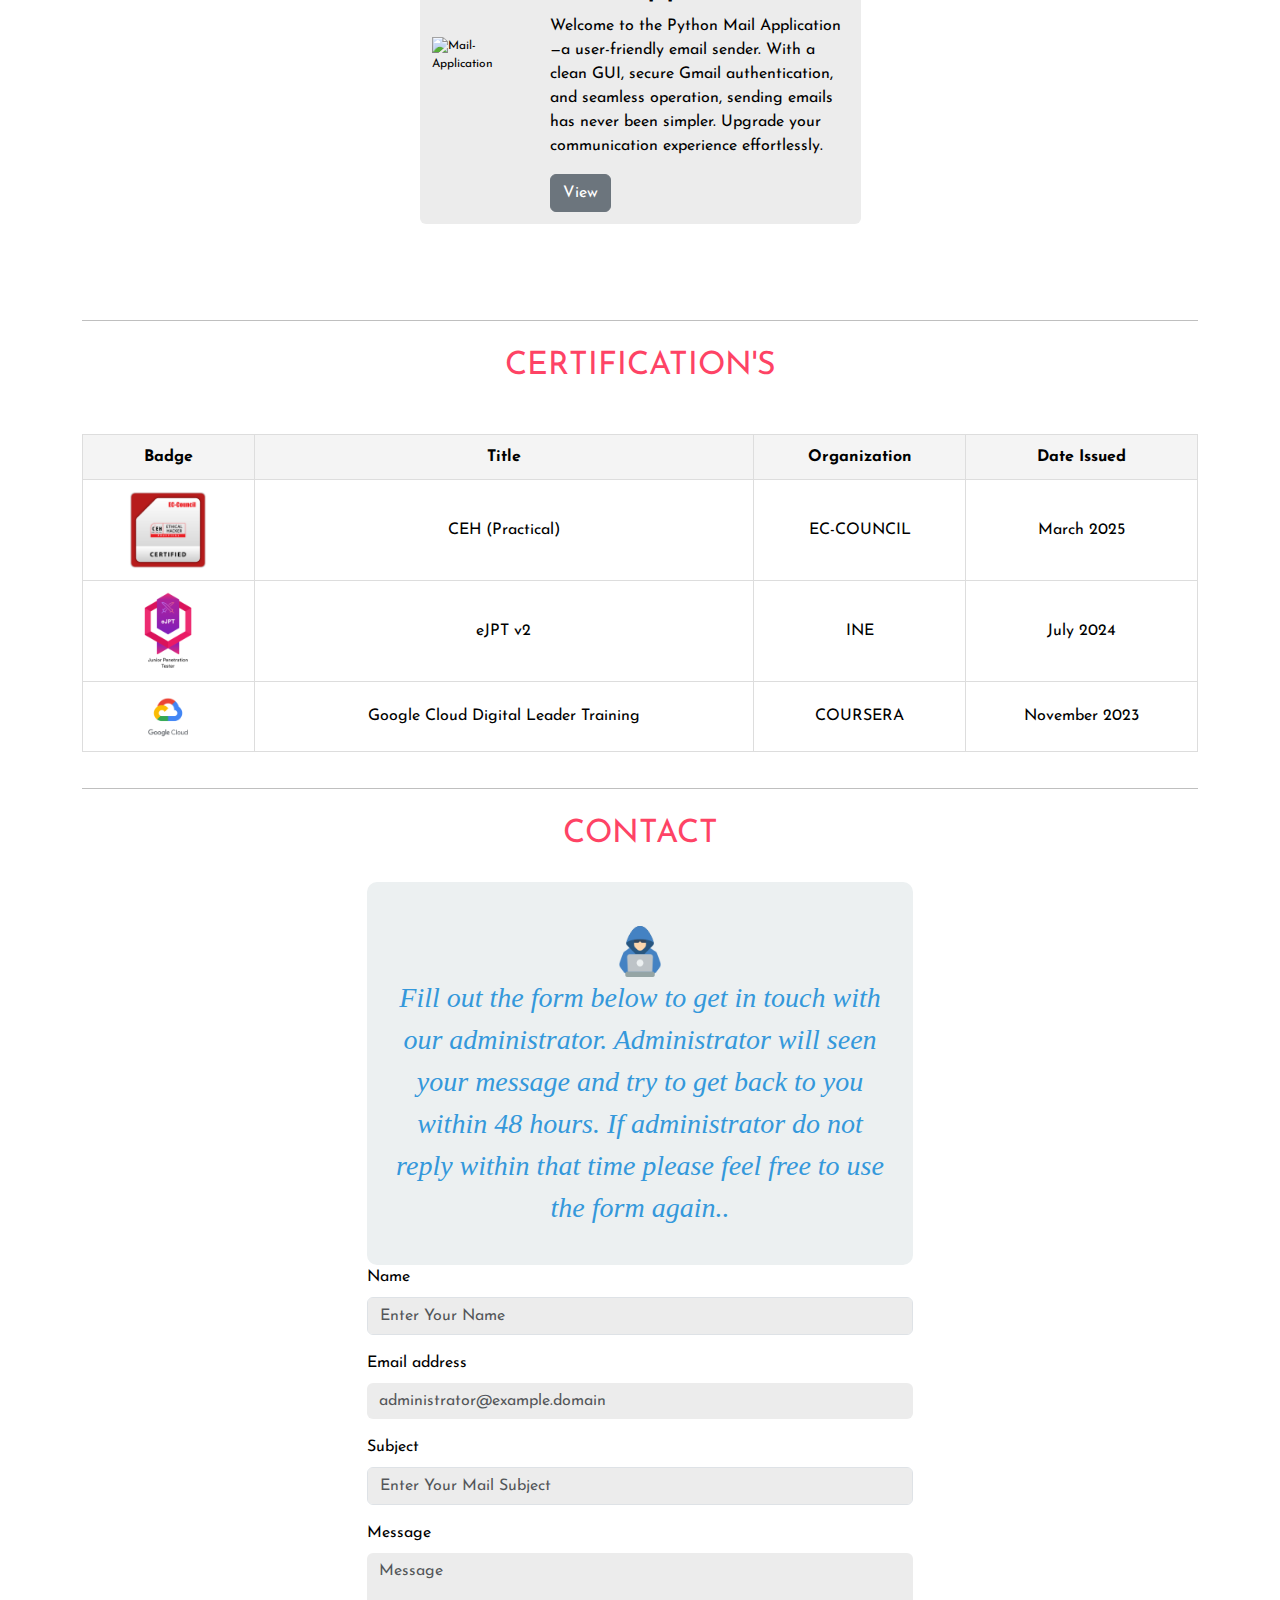
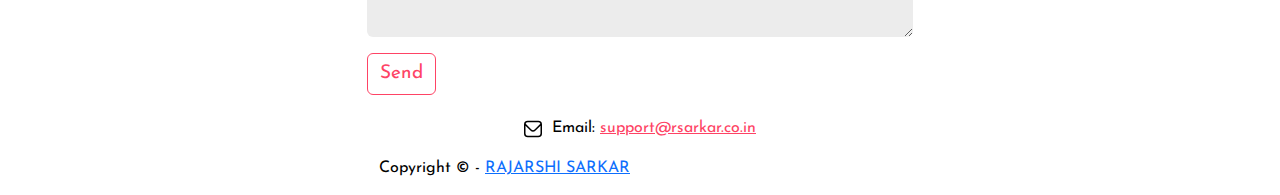
==== commit 77f6ed20: "Update index.html" ====
--- a/index.html
+++ b/index.html
@@ -390,18 +390,16 @@
             </div> -->
             
             <!--###################### COPYRIGHT SECTION (BOTTOM) START ######################-->
-            <p class="text-center">
-              Copyright © -
-              <a
-                rel="administrator91"
-                href=""
-                target="_blank"
-                class="maincolor"
-                title="Home-Page"
-                >RAJARSHI SARKAR</a
-              >
+            <div class="row">
+              <p class="footer-text">
+                Copyright © -
+                <a rel="administrator91" href="" target="_blank" class="footer-link rainbow-name-footer" title="Home-Page">
+                  RAJARSHI SARKAR
+                </a>
+              </p>
+            </div>
             <!--###################### COPYRIGHT SECTION (BOTTOM) END ######################-->
-          </div>
+         </div>
 
     <footer>
       <!-- bottom card -->
--- a/style/style.css
+++ b/style/style.css
@@ -743,14 +743,14 @@
 
 
 /* COPYRIGHT ANIMATION (BOTTOM) START */
-.footer-animate {
+/* .footer-animate {
   font-family: 'Segoe UI', sans-serif;
   text-align: center;
 }
 
 .footer-animate .copytext {
-  color: #888;              /* Soft gray for copyright */
-  font-size: 17px;           /* Thoda chhota than name */
+  color: #888;            
+  font-size: 17px;         
 }
 
 .footer-animate .glow-name {
@@ -758,7 +758,7 @@
   
   text-shadow: 0 0 1px #ff2289, 0 0 2px rgba(0, 207, 255, 0.4);
   transition: text-shadow 0.3s ease;
-  font-size: 8px;           /* Chhota but visible */
+  font-size: 8px;          
 }
 
 .footer-animate .glow-name:hover {
@@ -783,7 +783,17 @@
     transform: translateY(-60px) scale(0.4);
     opacity: 0;
   }
-}
+} */
 /* COPYRIGHT ANIMATION (BOTTOM) END */
 
 
+
+
+
+
+
+
+
+
+
+
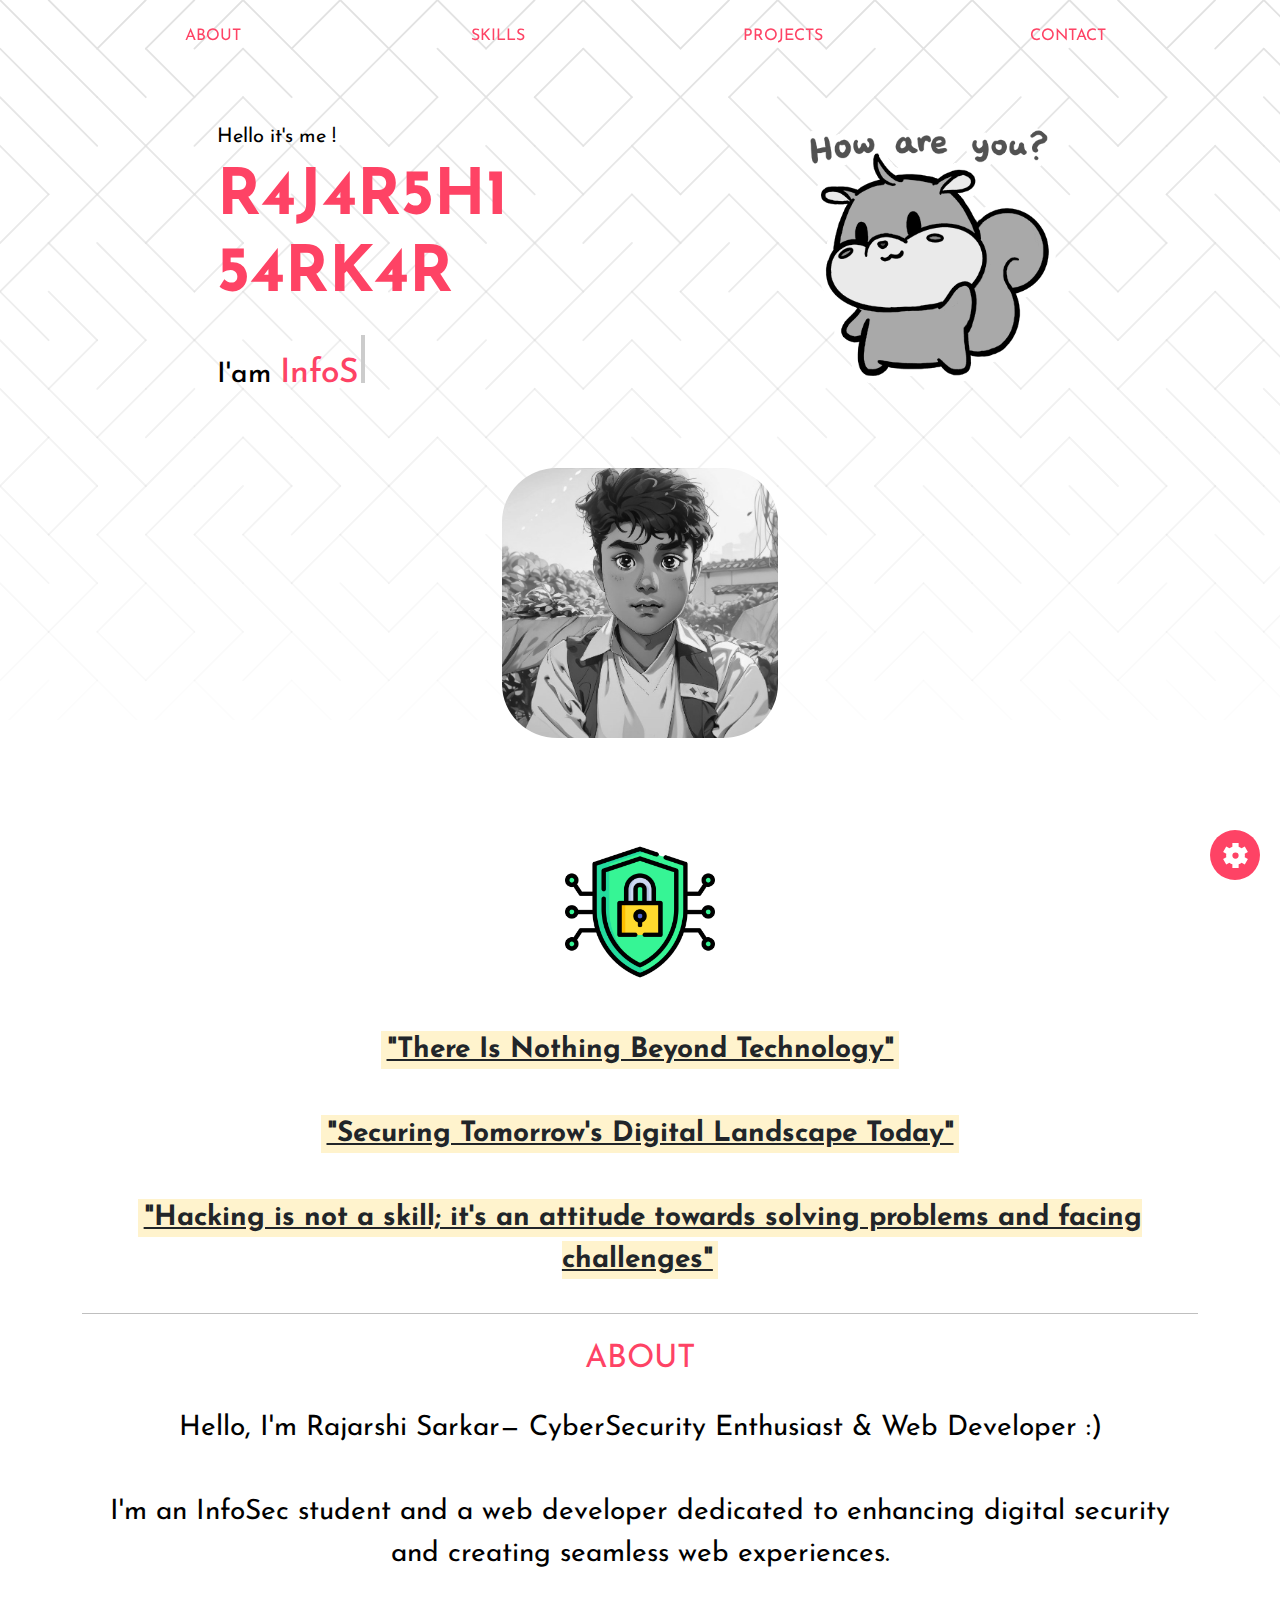
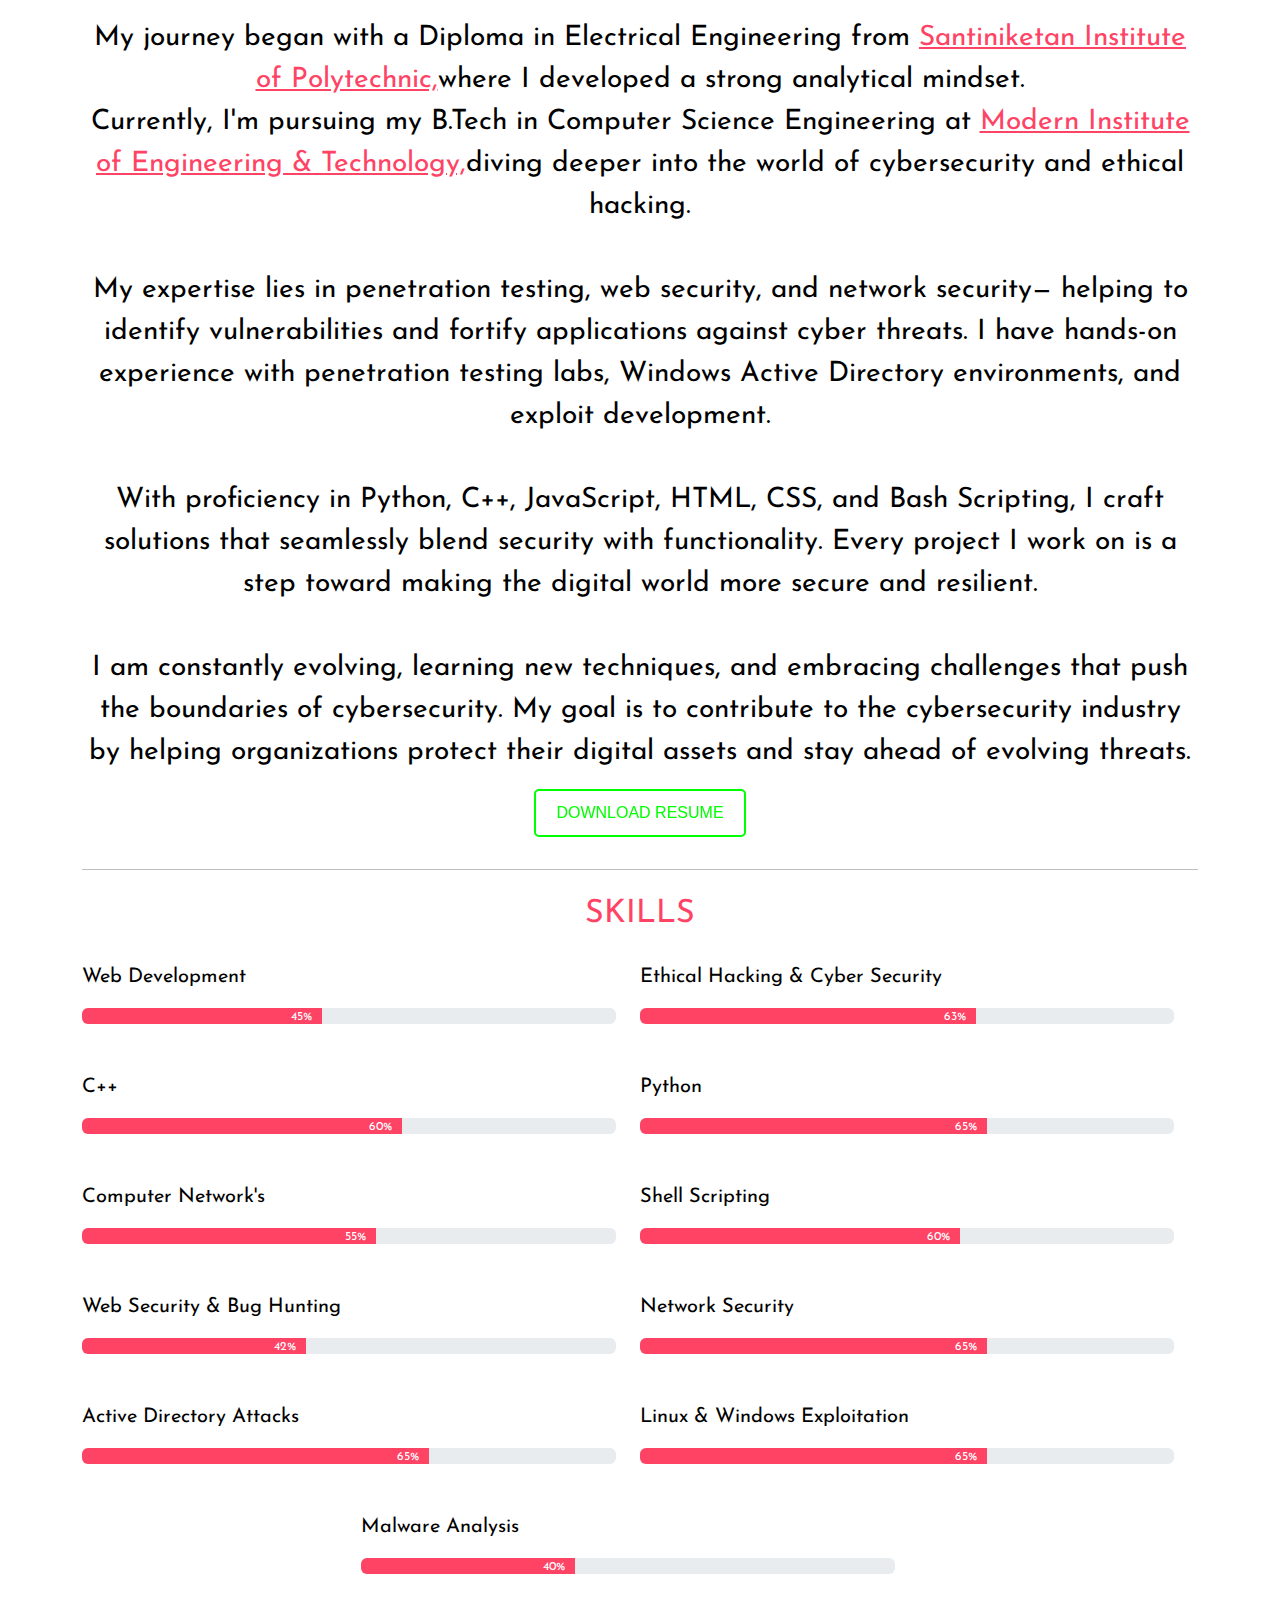
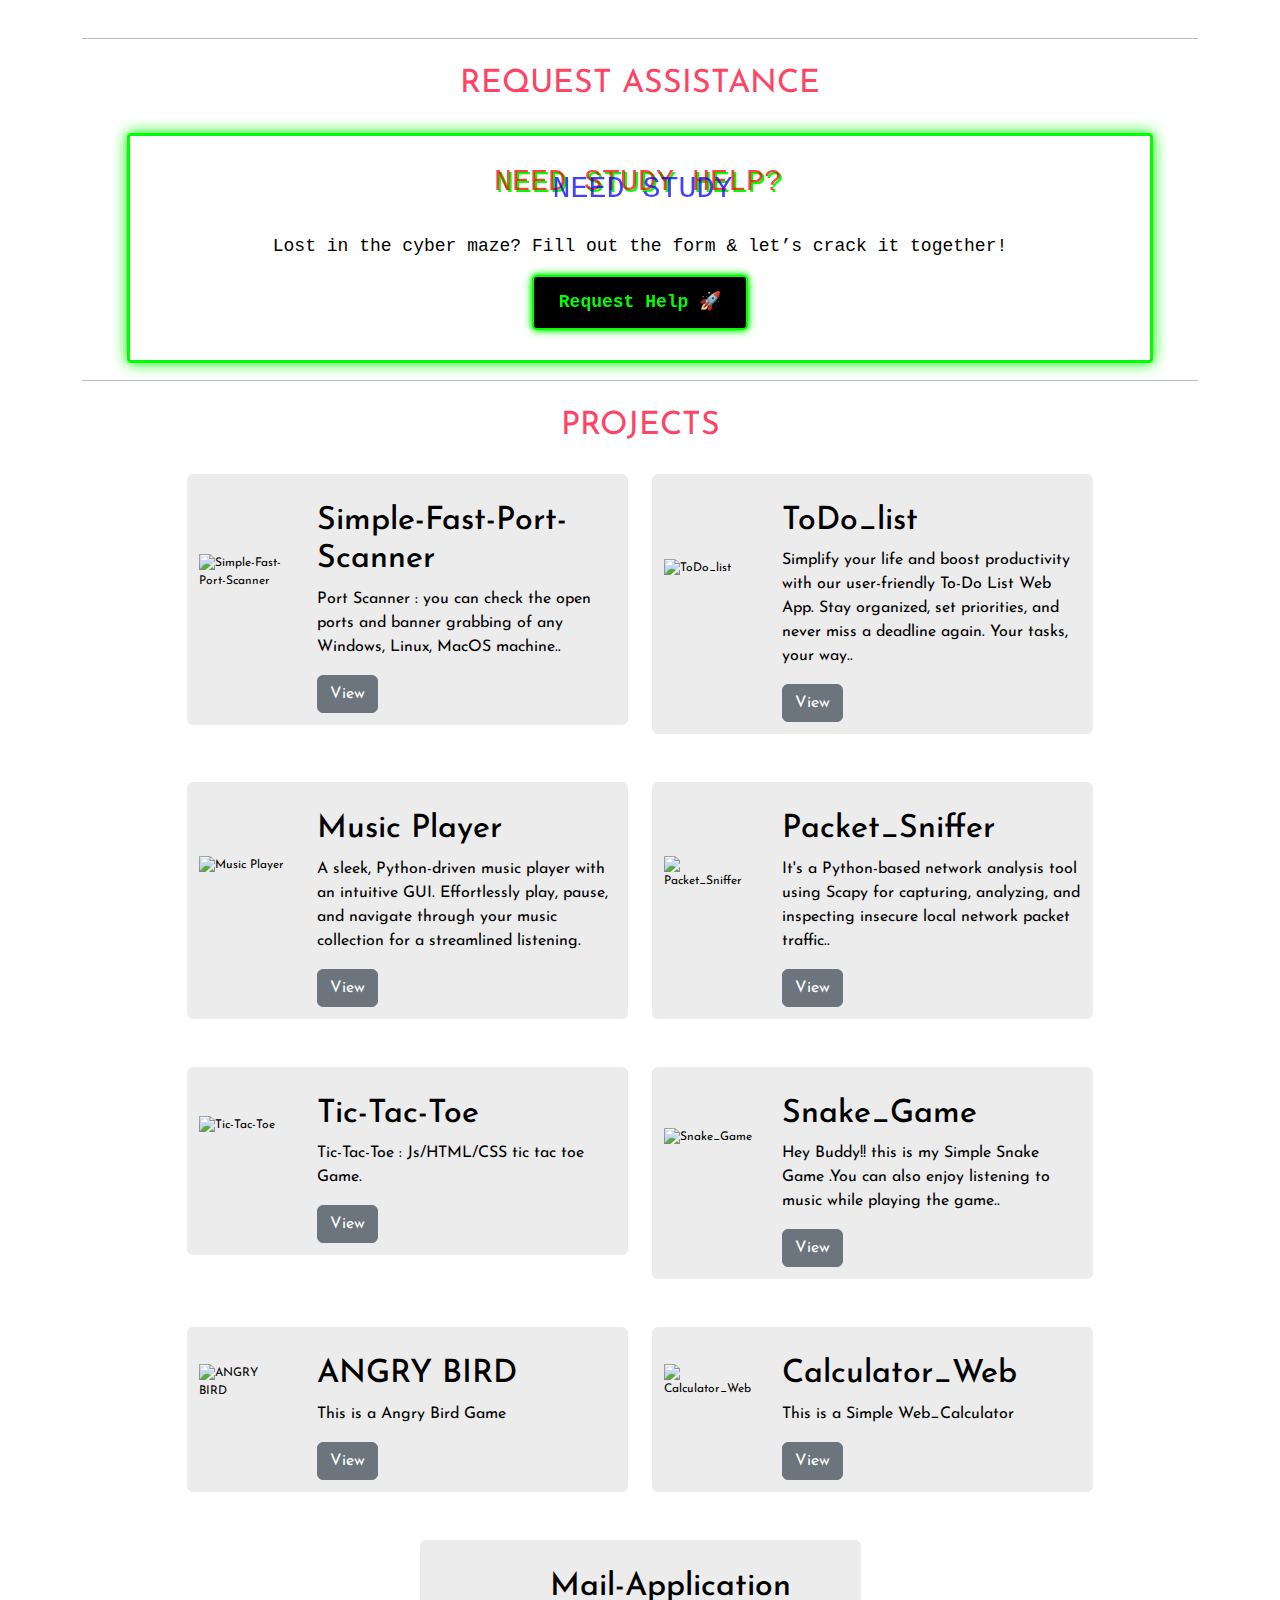
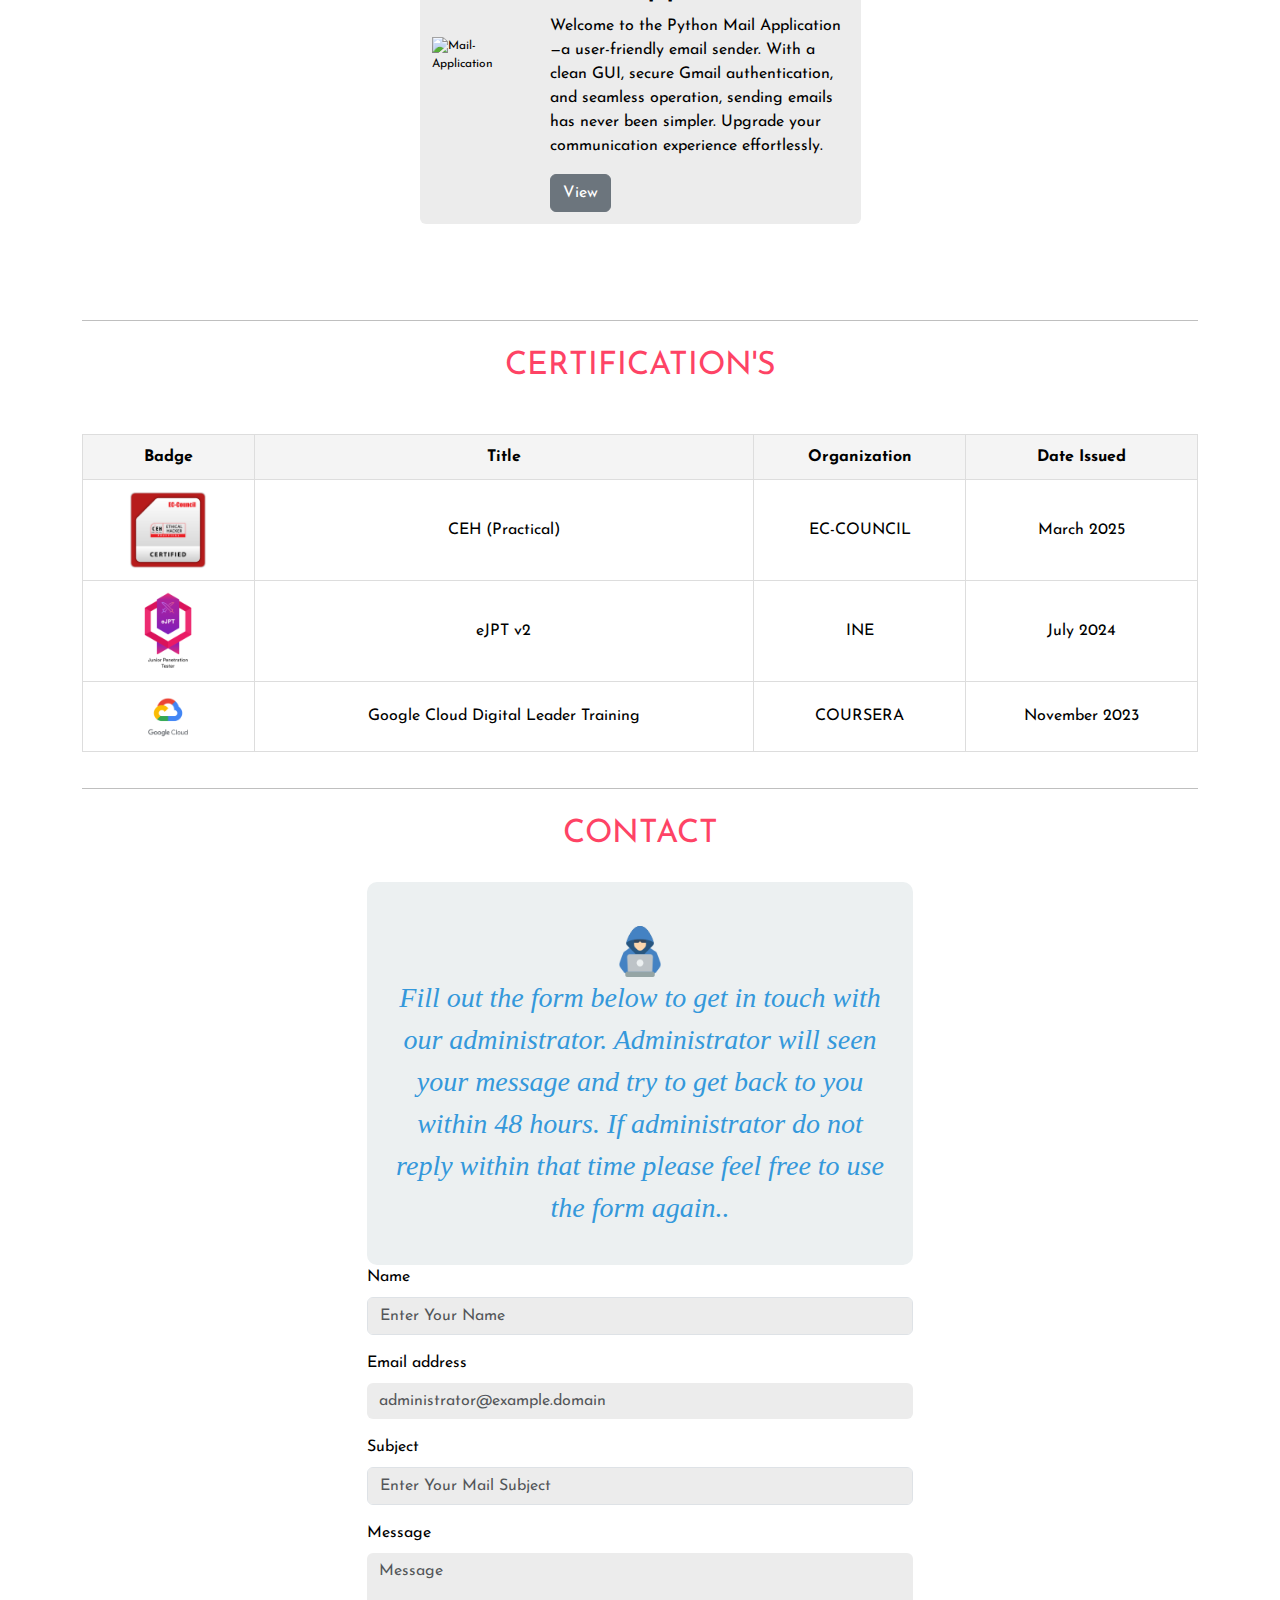
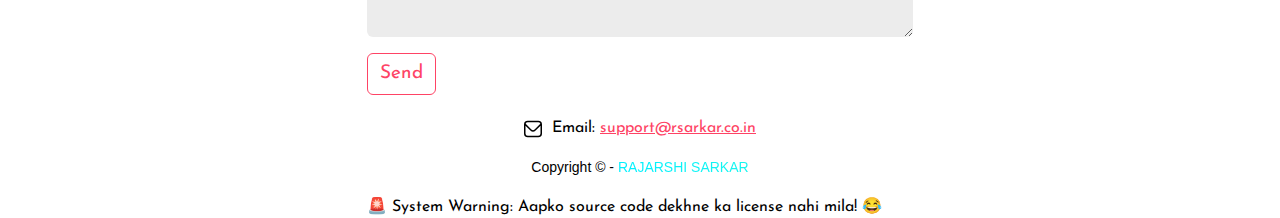
==== commit 72c52fea: "Update index.html on R-click" ====
--- a/index.html
+++ b/index.html
@@ -401,6 +401,47 @@
             <!--###################### COPYRIGHT SECTION (BOTTOM) END ######################-->
          </div>
 
+
+            <!--###################### RIGHT CLICK DISBLE START ######################-->
+          <div id="rightclick-alert">🚨 System Warning: Aapko source code dekhne ka license nahi mila! 😂</div>
+          <script>
+            document.addEventListener('keydown', function(e) {
+              // Block F12
+              if (e.key === 'F12') {
+                e.preventDefault();
+                showRightClickAlert();
+              }
+          
+              // Block Ctrl+U, Ctrl+Shift+I, Ctrl+S
+              if ((e.ctrlKey && e.key === 'u') ||
+                  (e.ctrlKey && e.shiftKey && e.key === 'I') ||
+                  (e.ctrlKey && e.key === 's')) {
+                e.preventDefault();
+                showRightClickAlert();
+              }
+            });
+          
+            // Alert function reused for right click also
+            function showRightClickAlert() {
+              const alert = document.getElementById('rightclick-alert');
+              alert.style.display = 'block';
+              alert.classList.remove('show');
+              void alert.offsetWidth;
+              alert.classList.add('show');
+              setTimeout(() => {
+                alert.style.display = 'none';
+              }, 2500);
+            }
+          
+            // Disable right-click
+            document.addEventListener('contextmenu', function(e) {
+              e.preventDefault();
+              showRightClickAlert();
+            });
+          </script>
+          <!--###################### RIGHT CLICK DISBLE END ######################-->
+
+
     <footer>
       <!-- bottom card -->
       <div class="crd" id="toggle-card">
--- a/style/style.css
+++ b/style/style.css
@@ -787,13 +787,43 @@
 /* COPYRIGHT ANIMATION (BOTTOM) END */
 
 
-
-
-
-
-
-
-
-
-
-
+/* COPYRIGHT ANIMATION (BOTTOM) START 2 */
+.footer-text {
+  text-align: center;
+  padding: 1px;
+  font-family: Arial, sans-serif;
+  font-size: 14px;
+  color: #000;
+}
+
+.footer-link {
+  text-decoration: none;
+  color: inherit;
+}
+
+/* Only for the animated name */
+.rainbow-name-footer {
+  background: linear-gradient(270deg, #ff0080, #7928ca, #2afadf, #00f0ff);
+  background-size: 600% 600%;
+  -webkit-background-clip: text;
+  -webkit-text-fill-color: transparent;
+  animation: rainbow-footer 5s ease infinite;
+  display: inline-block;
+}
+
+@keyframes rainbow-footer {
+  0% { background-position: 0% 50%; }
+  50% { background-position: 100% 50%; }
+  100% { background-position: 0% 50%; }
+}
+
+/* COPYRIGHT ANIMATION (BOTTOM) END 2 */
+
+
+
+
+
+
+
+
+
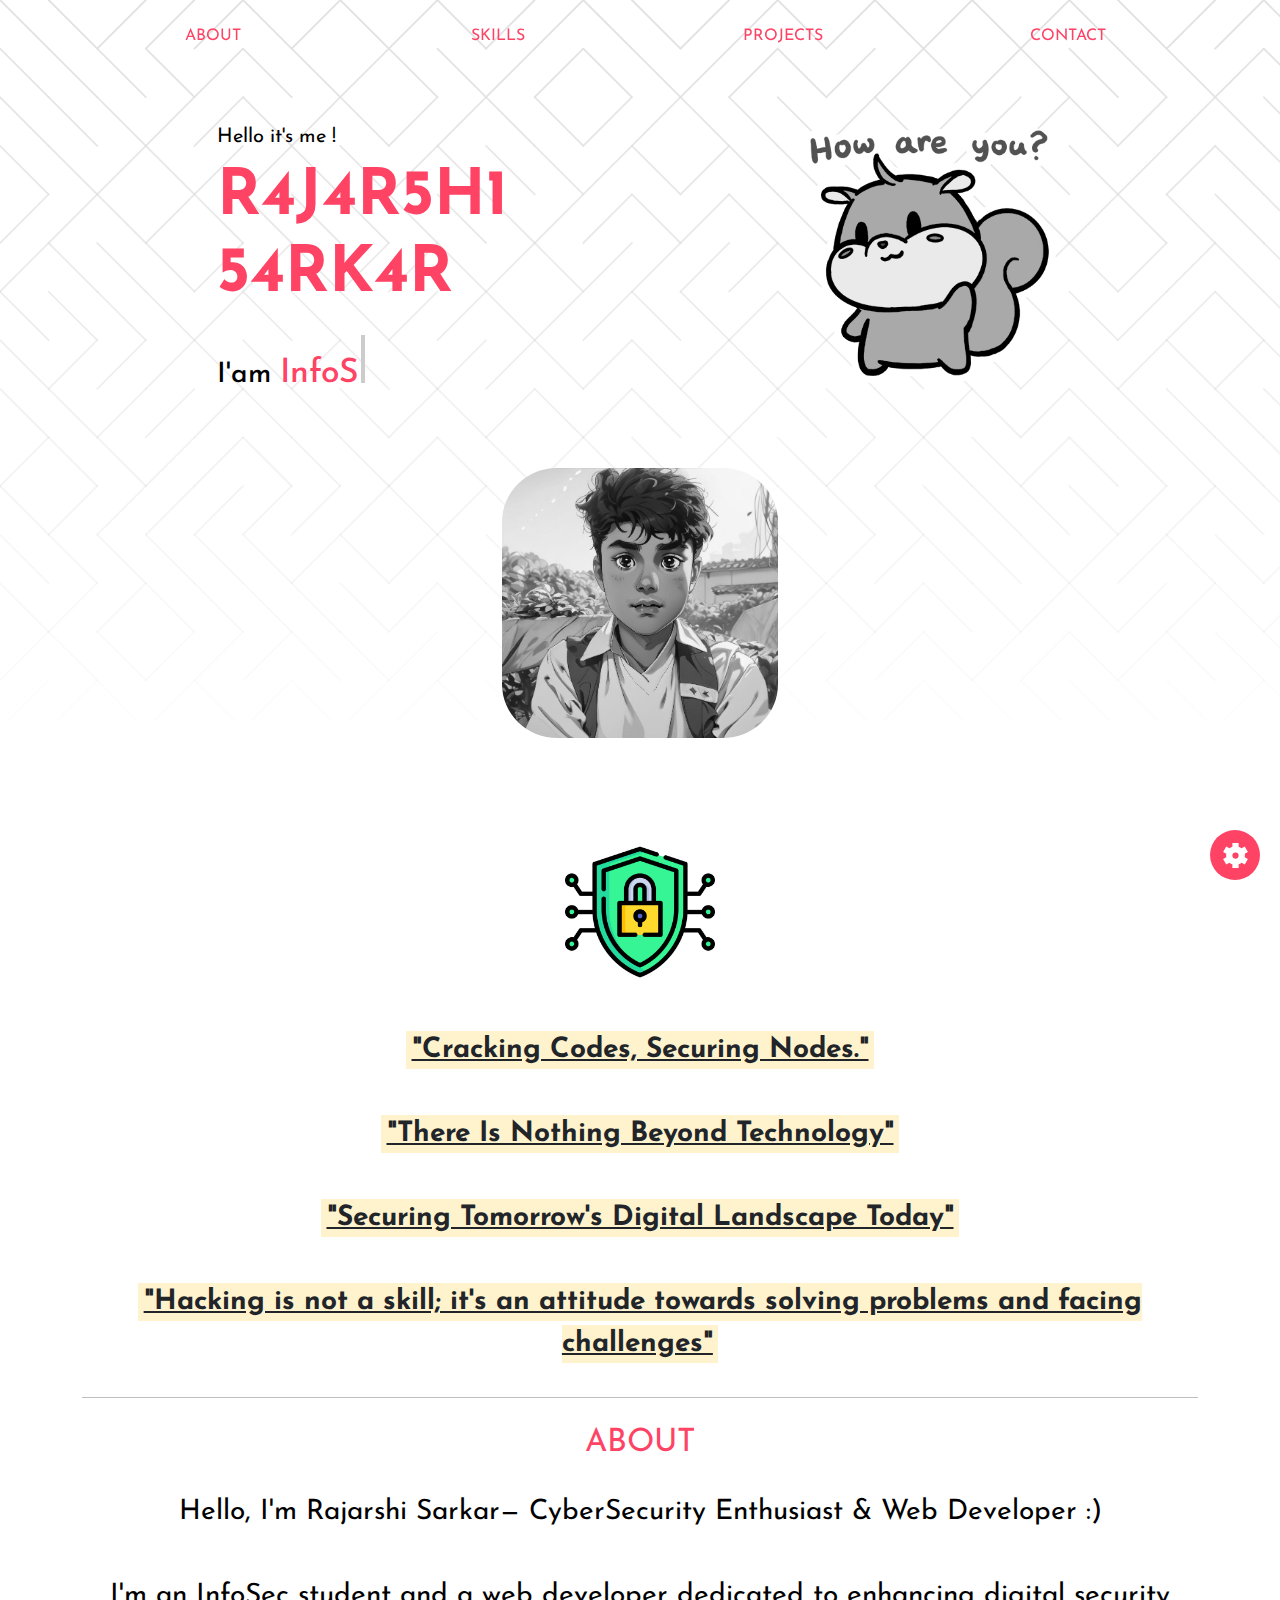
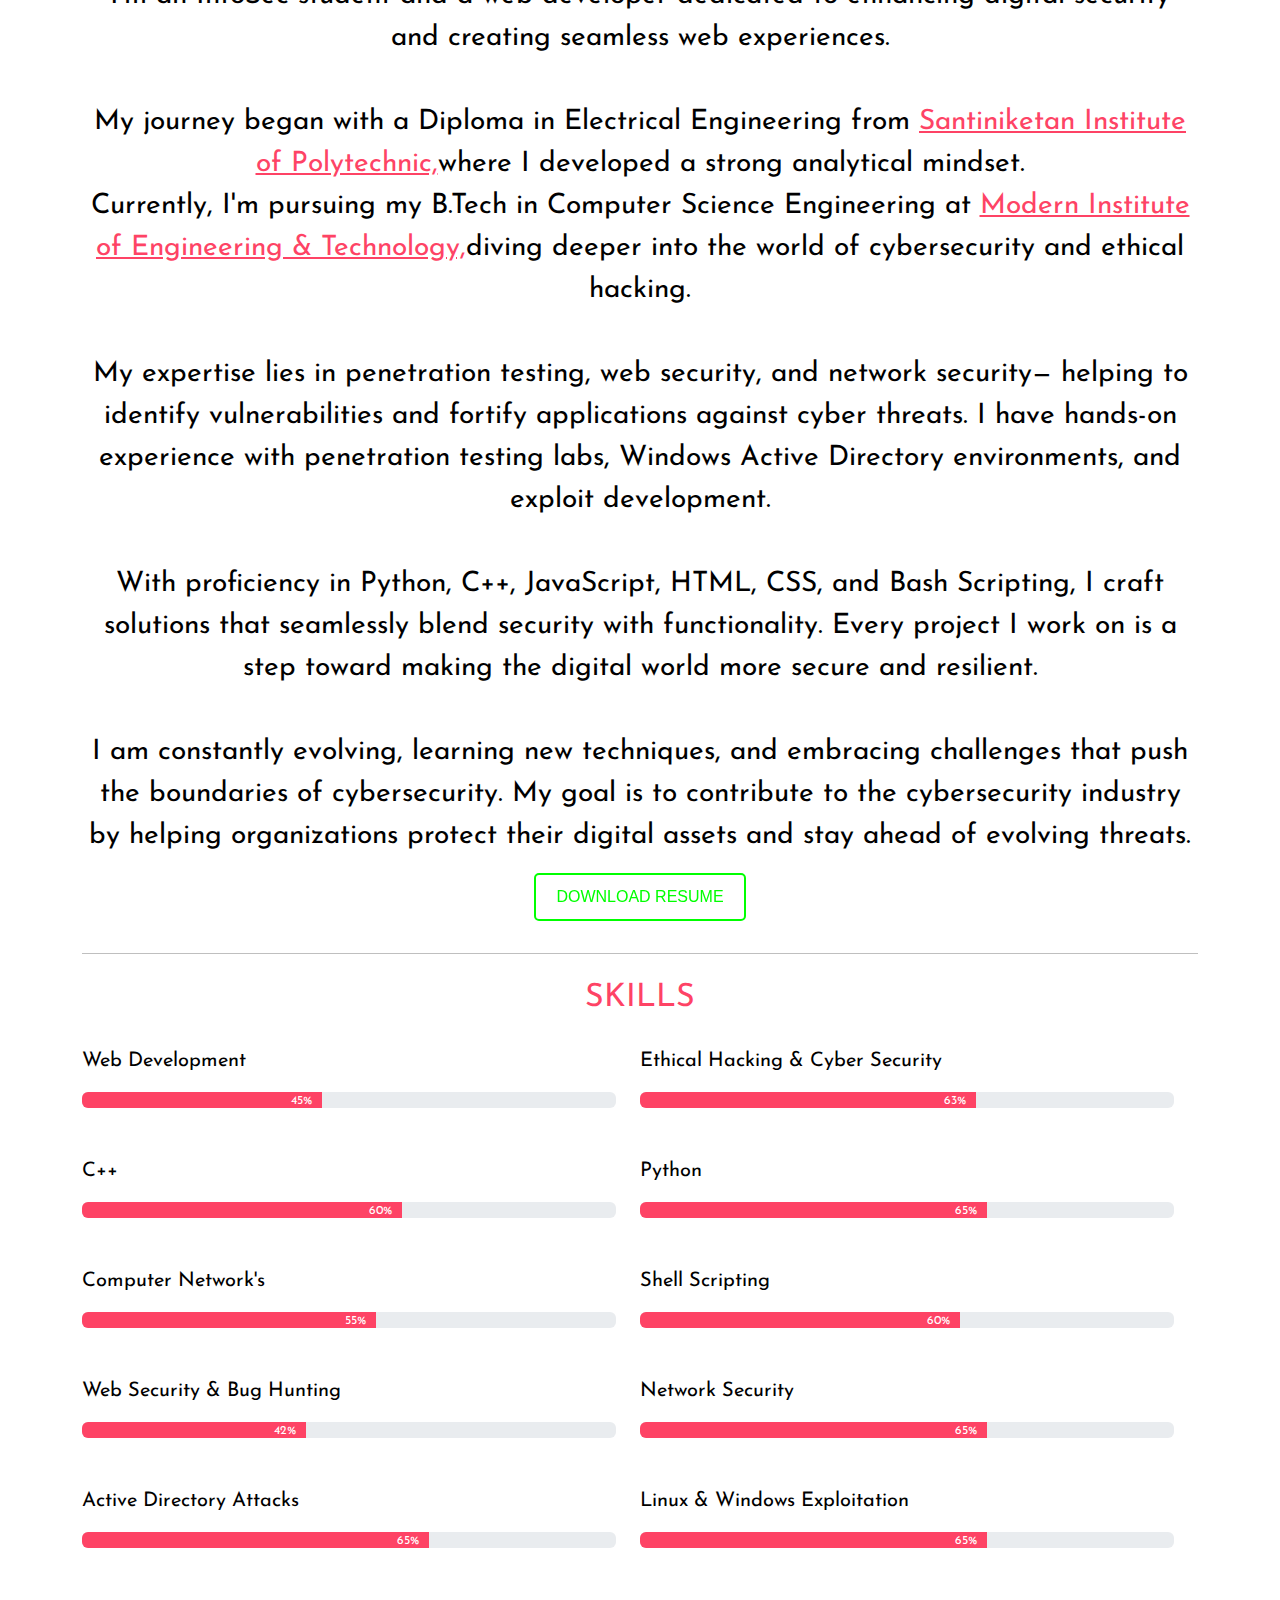
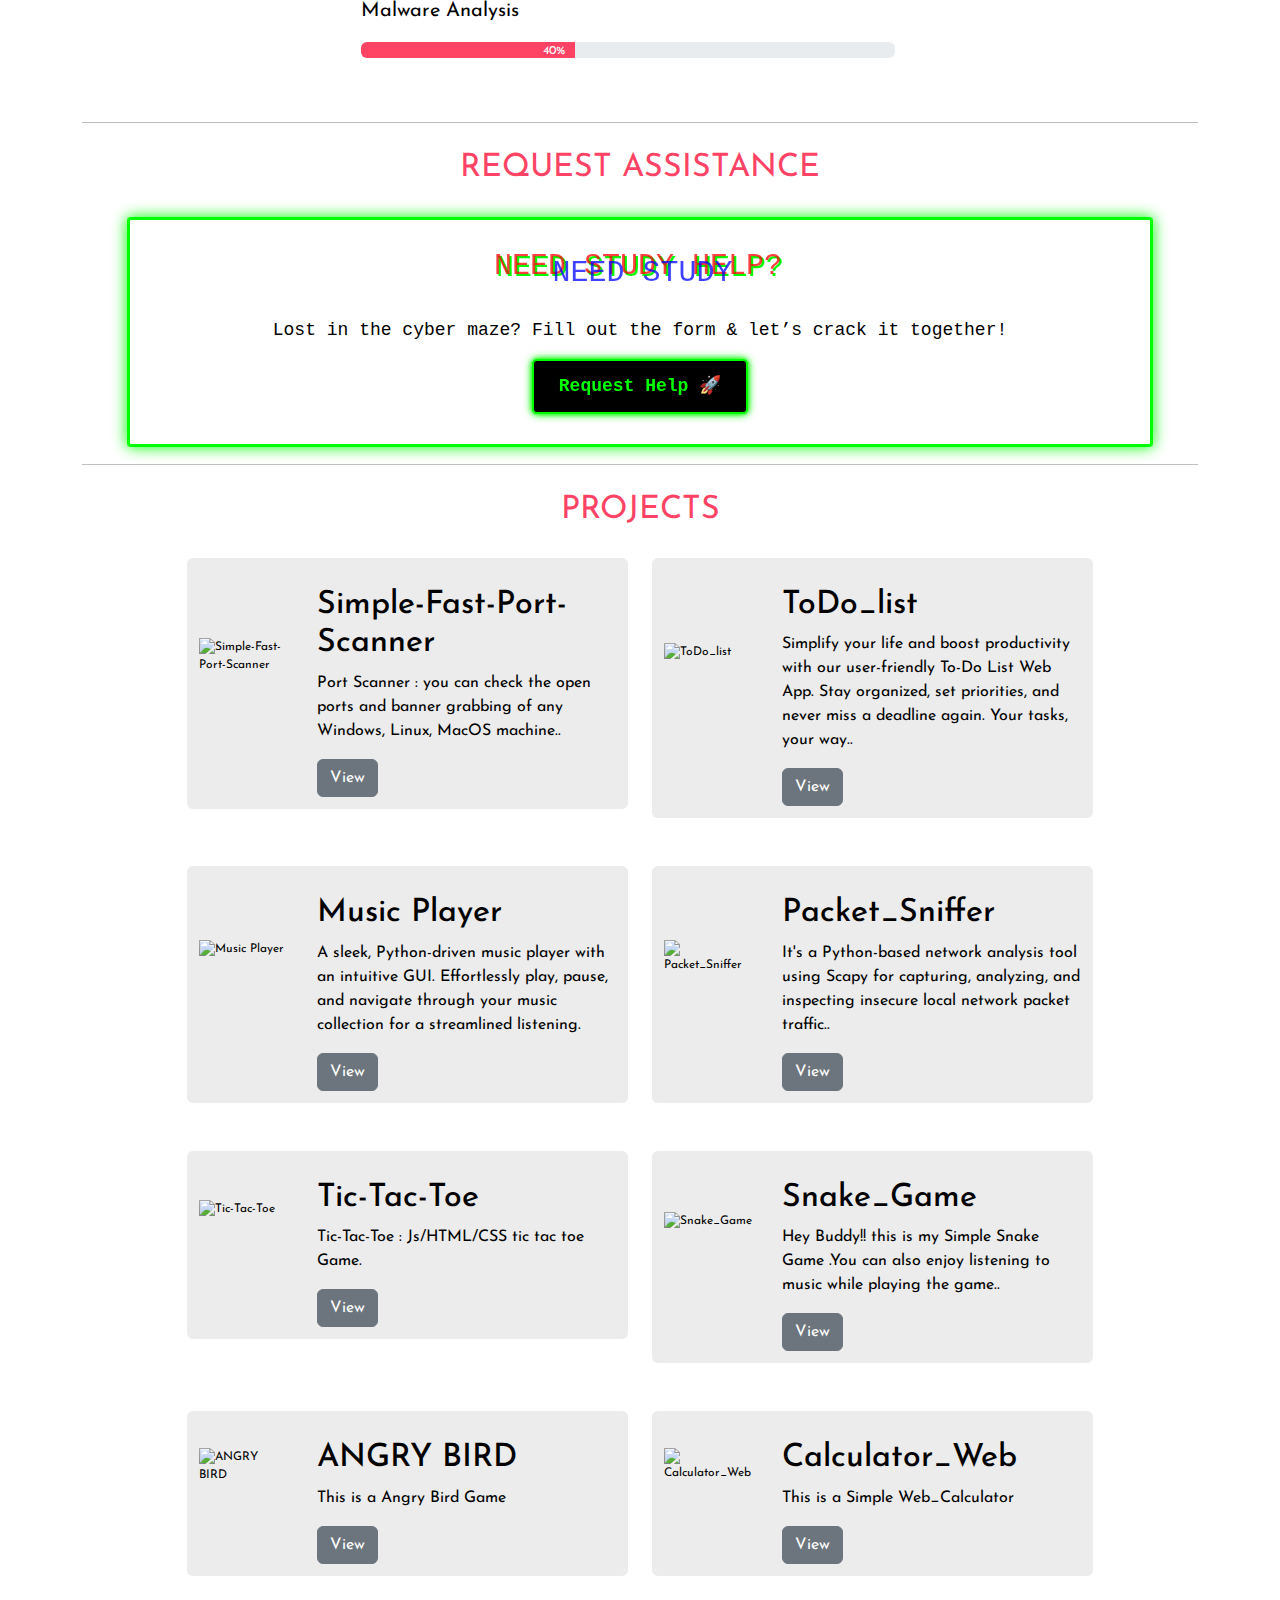
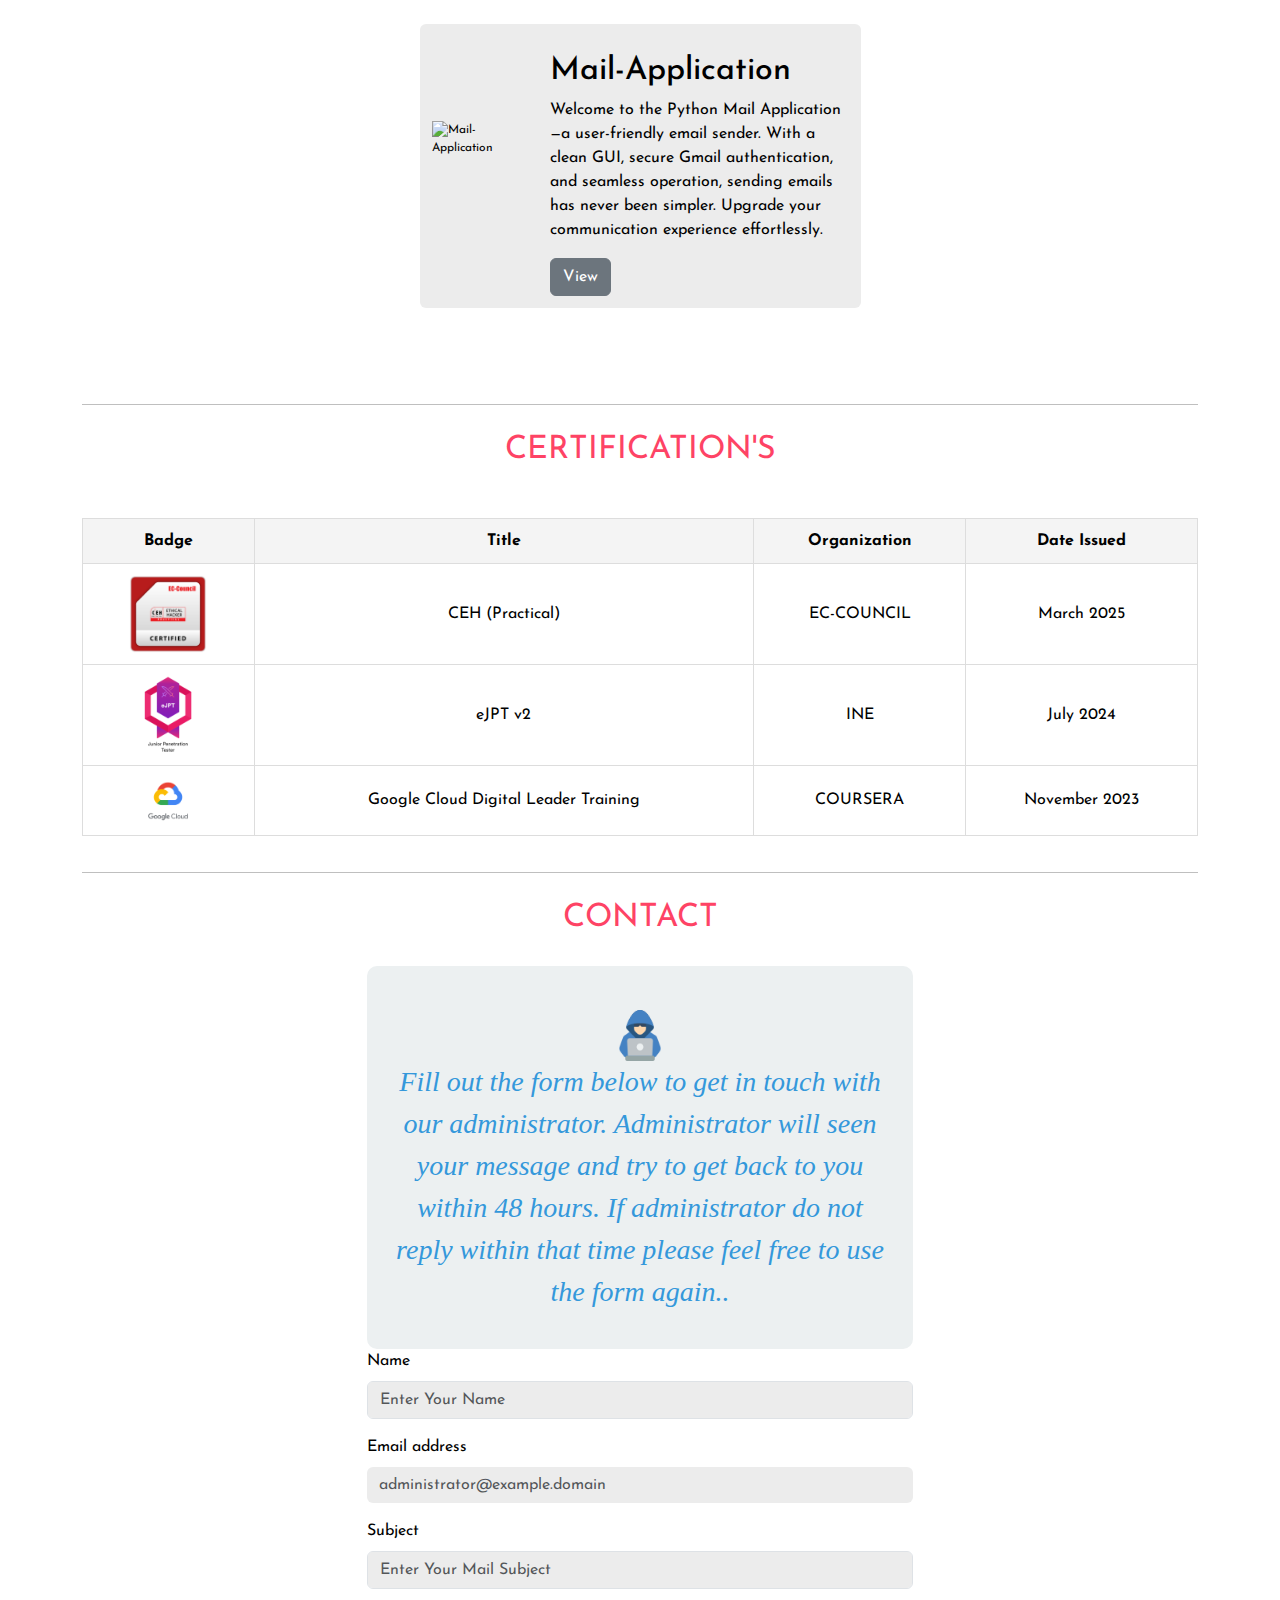
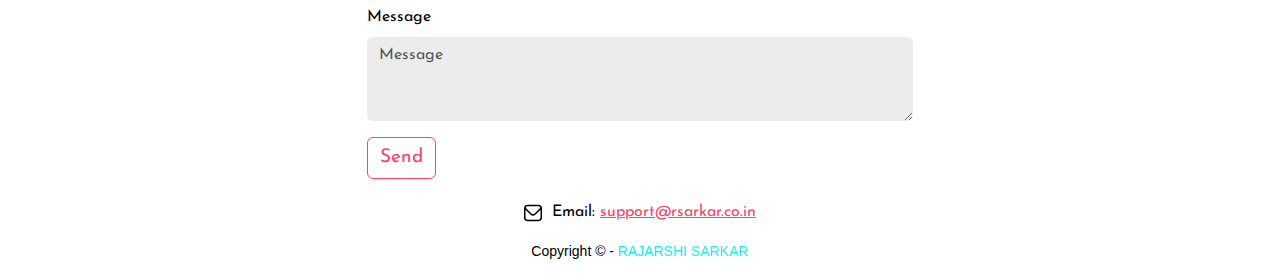
==== commit 4fb4d1ec: "Update index.html" ====
--- a/index.html
+++ b/index.html
@@ -111,6 +111,7 @@
           <div class="col-11">
             <p class="fs-3 mt-4 text-center txt-color" class="txt-color">
               <img src="./res/cs.png" alt="logo" width="150" height="150"><br><br>
+              <mark><b><u>"Cracking Codes, Securing Nodes."</u></b></mark><br><br>
               <mark><b><u>"There Is Nothing Beyond Technology"</u></b></mark><br><br>
               <mark><b><u>"Securing Tomorrow's Digital Landscape Today"</u></b></mark><br><br>
               <mark><b><u>"Hacking is not a skill; it's an attitude towards solving problems and facing challenges"</u></b></mark>
--- a/style/style.css
+++ b/style/style.css
@@ -822,8 +822,33 @@
 
 
 
-
-
-
-
-
+/* RIGHT CLICK RESTRICTED START */
+#rightclick-alert {
+  position: fixed;
+  top: 20px;
+  left: 50%;
+  transform: translateX(-50%);
+  background: #84f9a9f0;
+  color: #000000;
+  padding: 10px 20px;
+  border-radius: 8px;
+  font-size: 13px;
+  font-family: sans-serif;
+  display: none;
+  z-index: 9999;
+  animation: fadeInOutRC 2.5s ease-in-out;
+}
+
+@keyframes fadeInOutRC {
+  0% { opacity: 0; top: 0px; }
+  10% { opacity: 1; top: 20px; }
+  90% { opacity: 1; top: 20px; }
+  100% { opacity: 0; top: 0px; }
+}
+/* RIGHT CLICK RESTRICTED END */
+
+
+
+
+
+
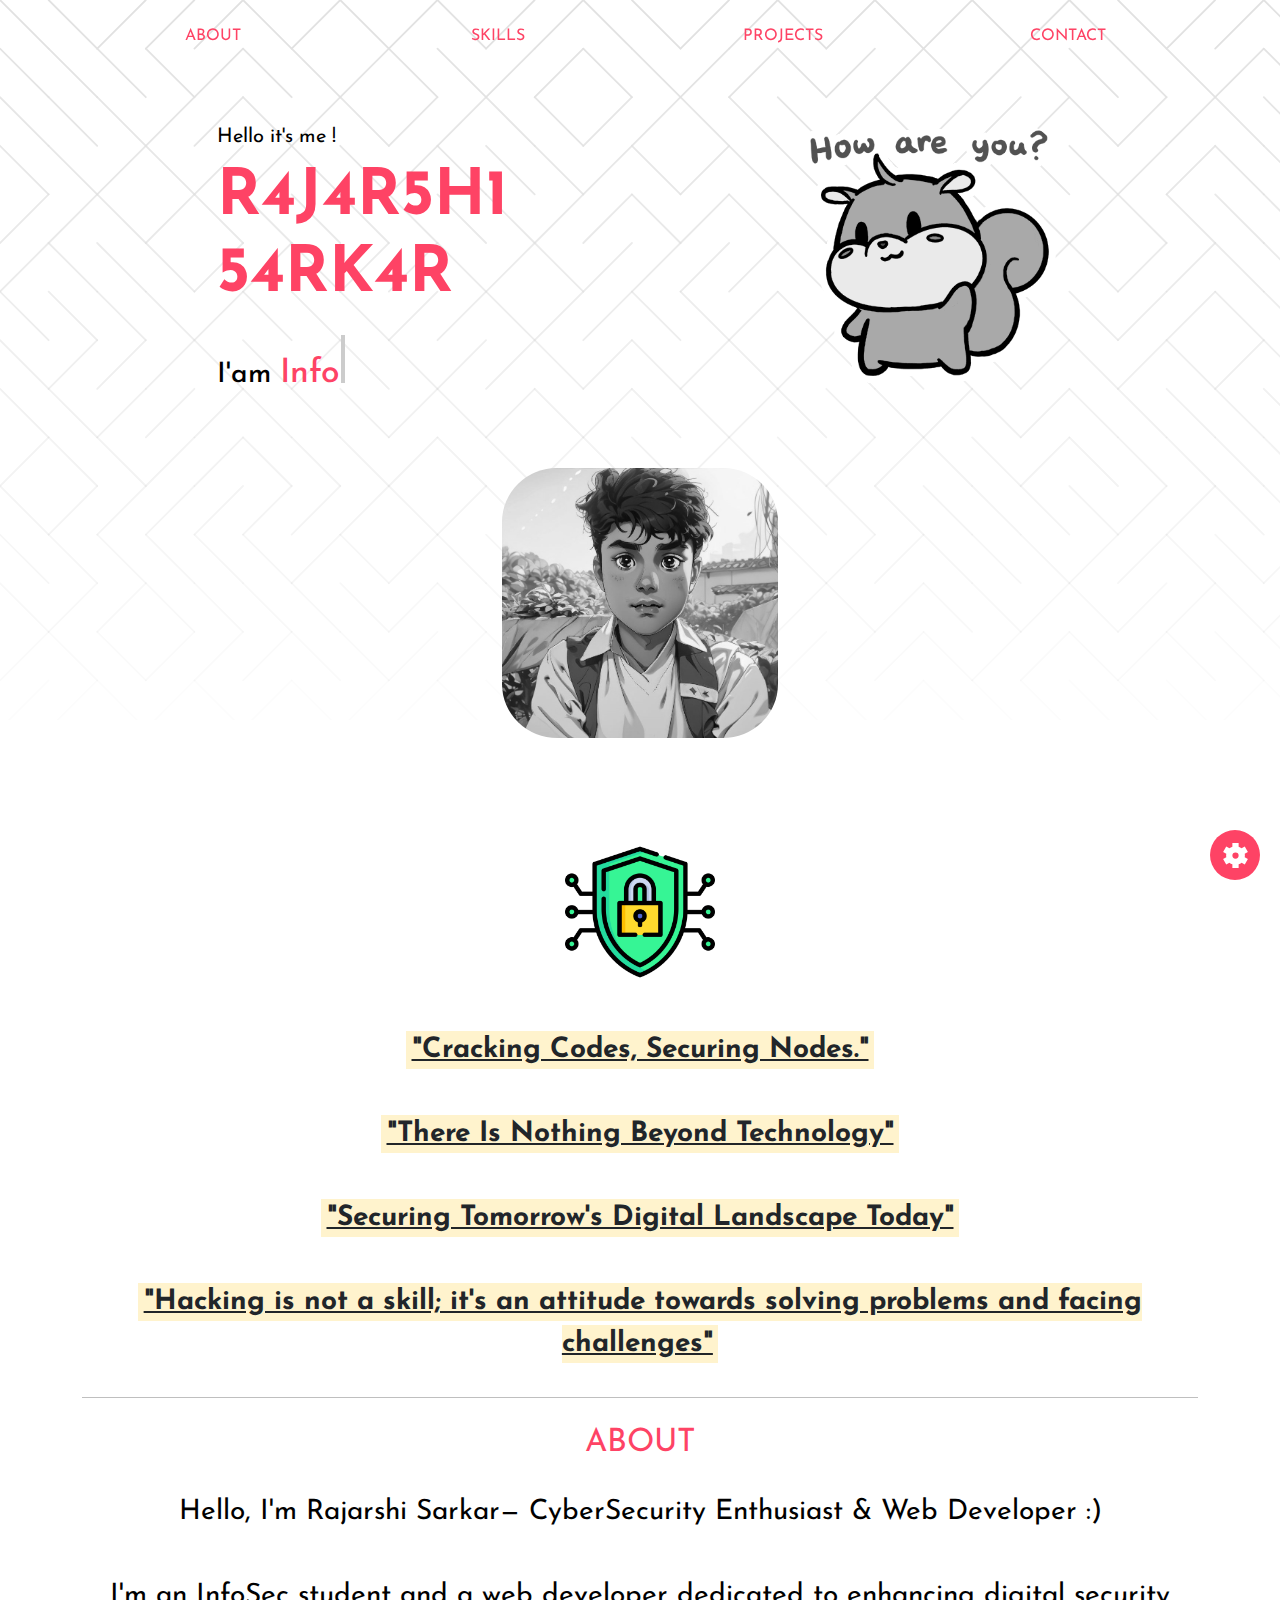
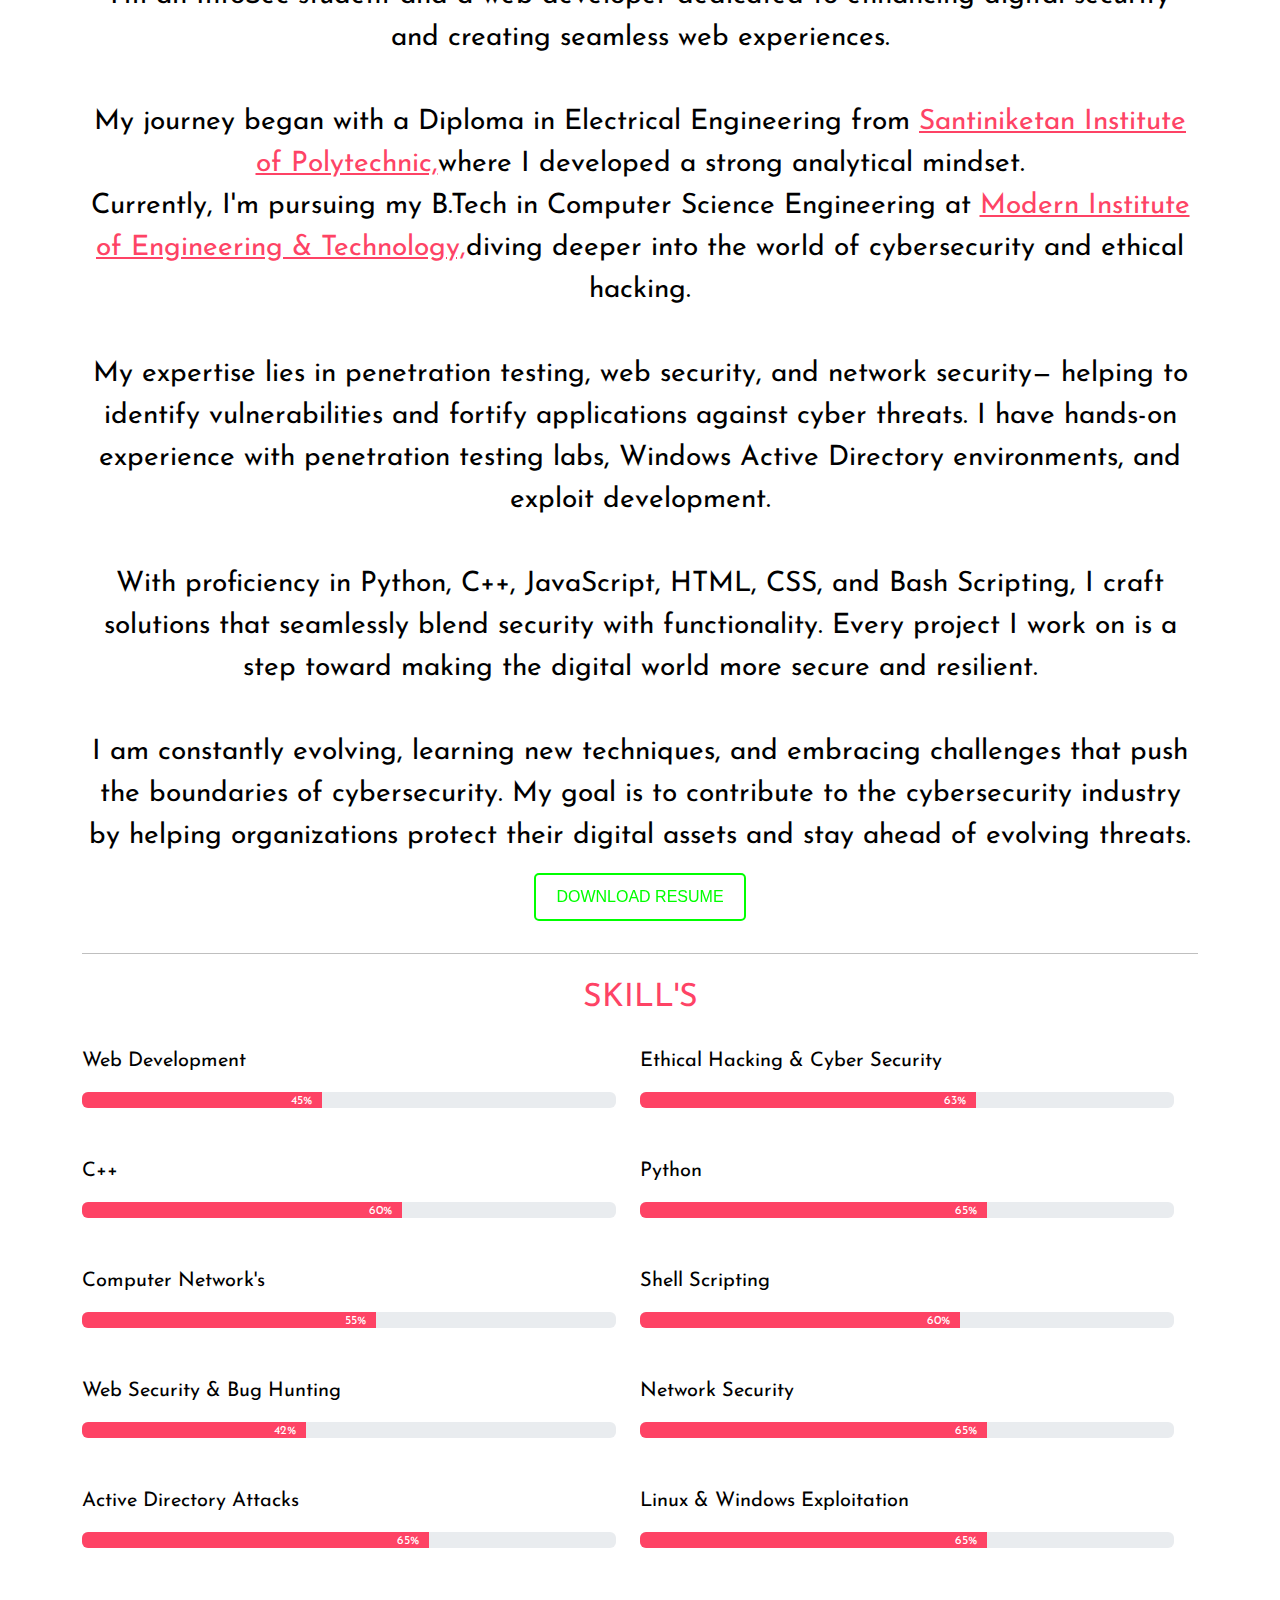
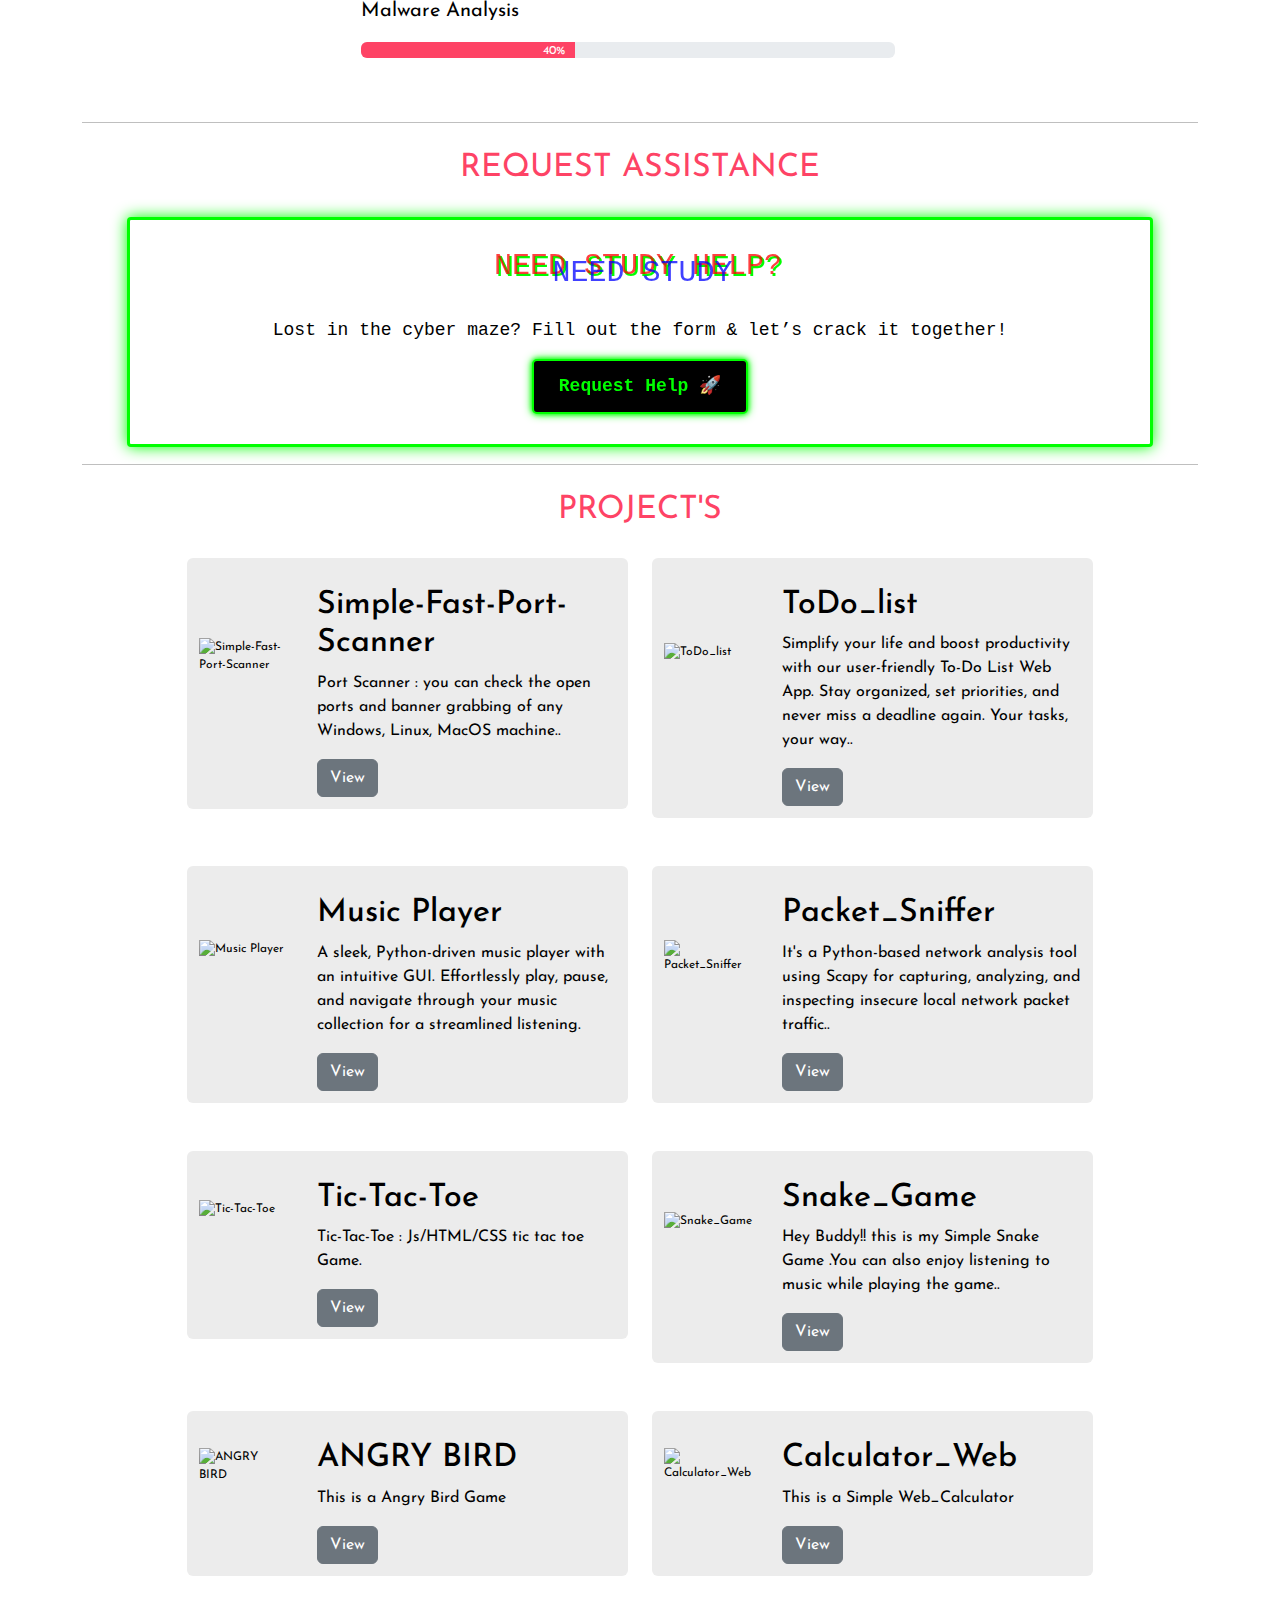
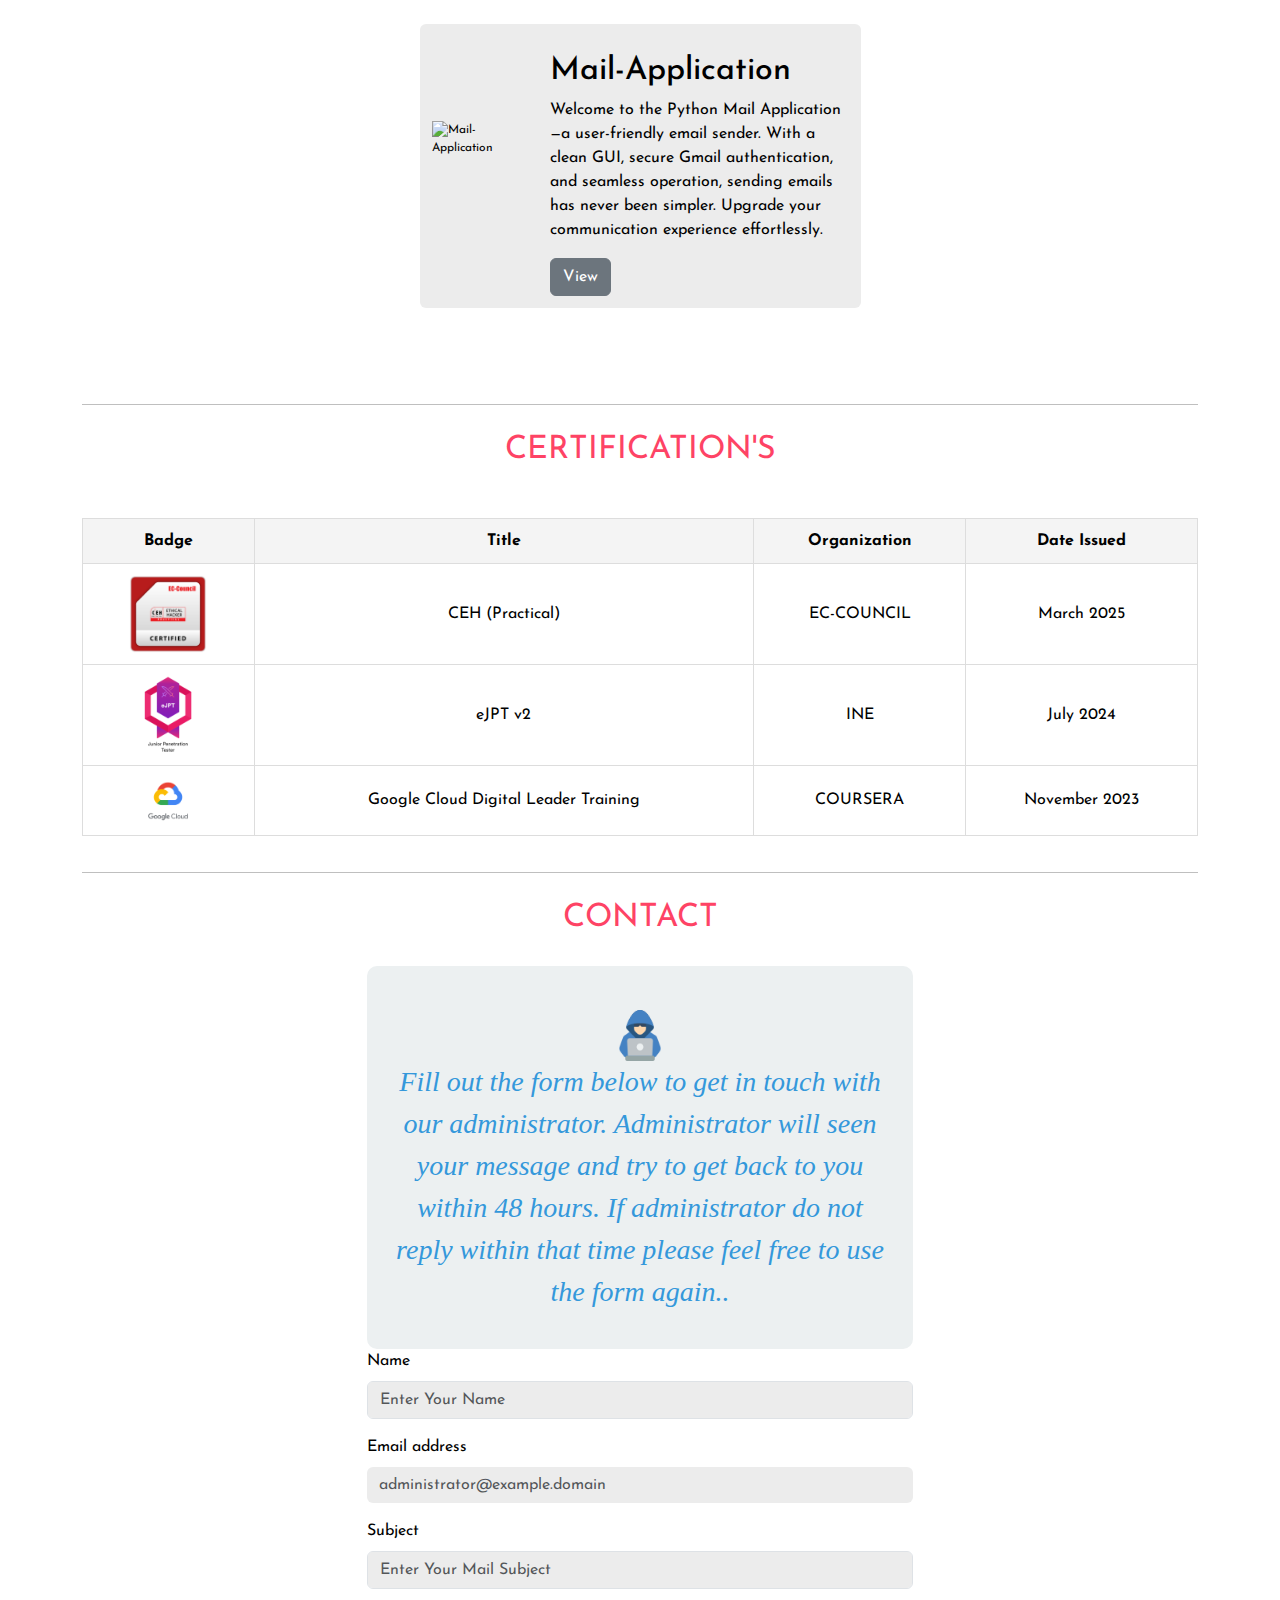
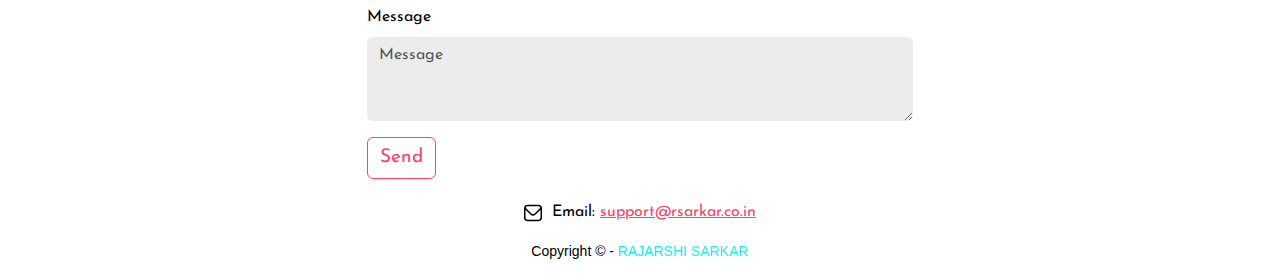
==== commit aa315de6: "Update index.html" ====
--- a/index.html
+++ b/index.html
@@ -161,7 +161,7 @@
 
         <!-- Skills -->
         <div class="row mt-5">
-          <span class="maincolor text-center mb-4" id="skills">SKILLS</span>
+          <span class="maincolor text-center mb-4" id="skills">SKILL'S</span>
           <div class="row justify-content-center" id="progress-data"></div>
         </div>
         <!-- skills close -->
@@ -202,7 +202,7 @@
 
         <!-- Projects start-->
         <div class="row mt-5 mb-5 justify-content-center">
-          <span class="maincolor text-center mb-4" id="Projects">PROJECTS</span>
+          <span class="maincolor text-center mb-4" id="Projects">PROJECT'S</span>
           <div class="row justify-content-center" id="project-container"></div>
         </div>
         <!-- Projects end-->
